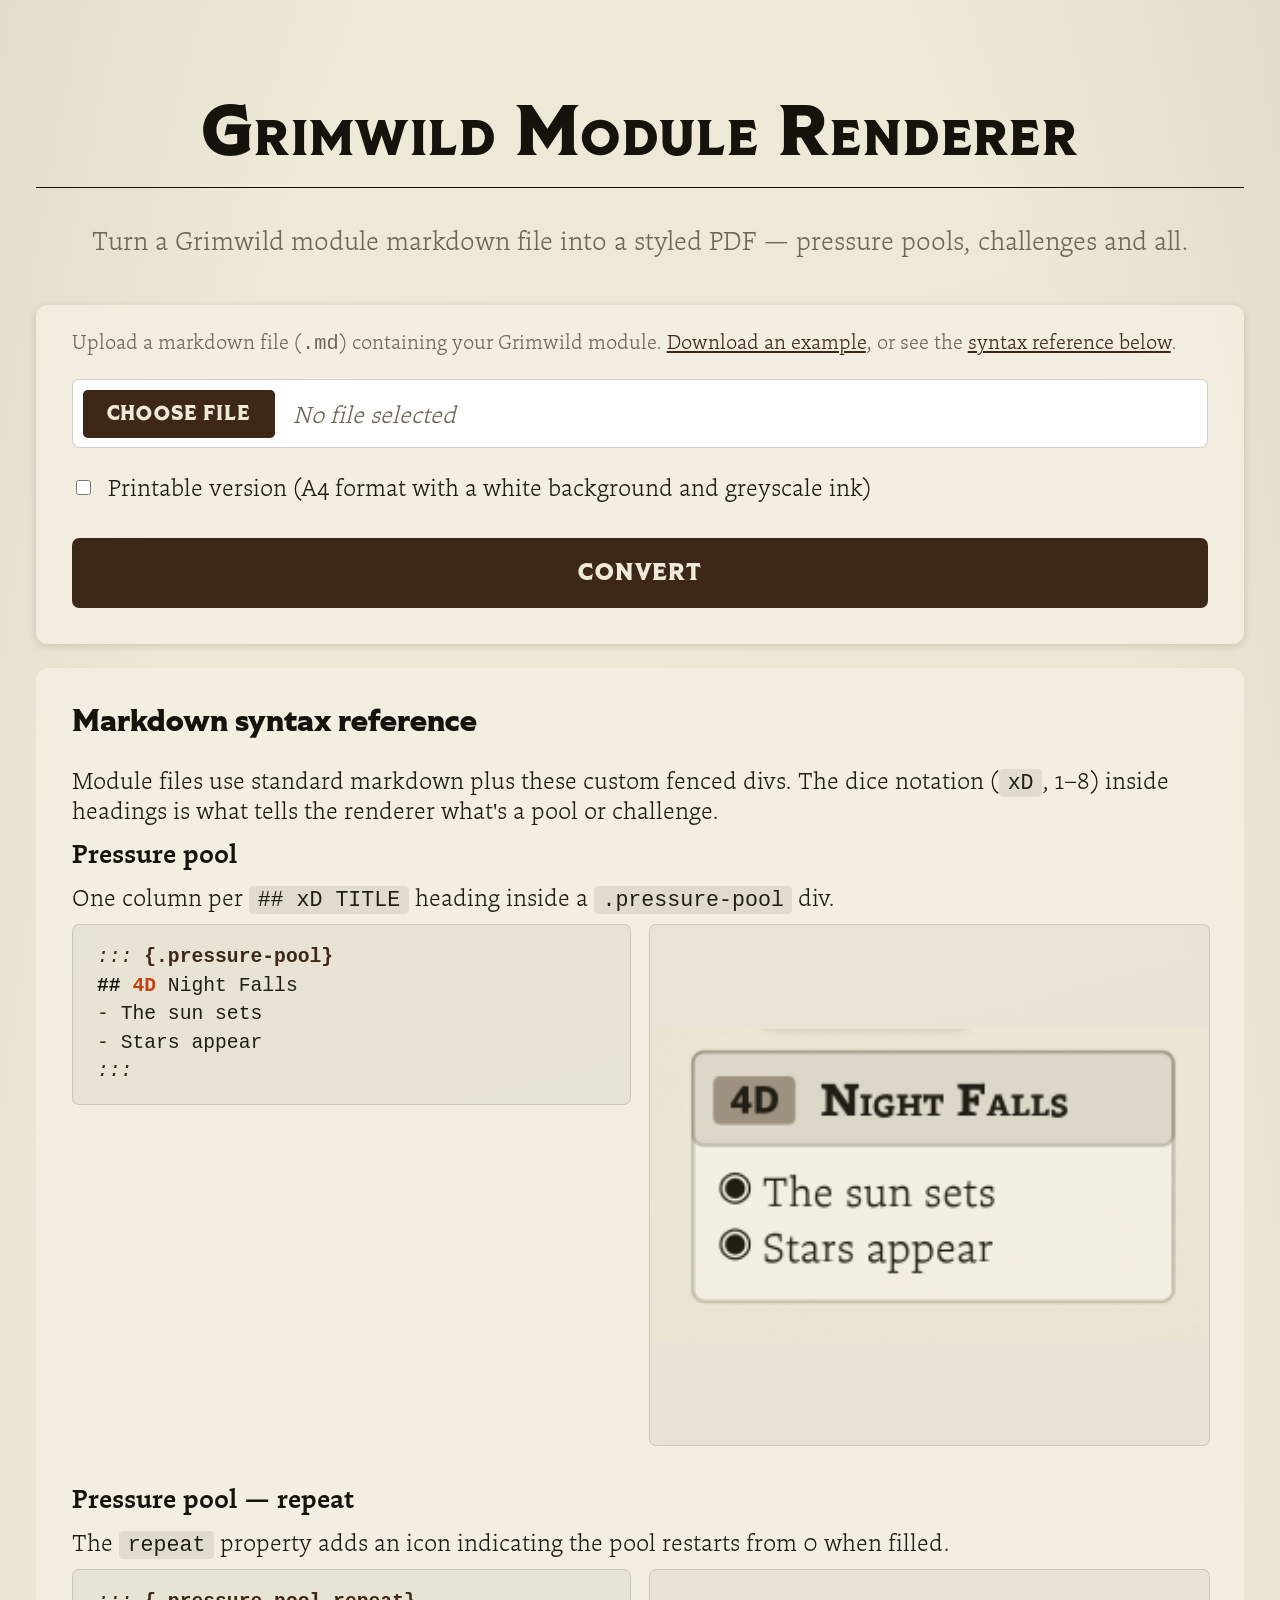
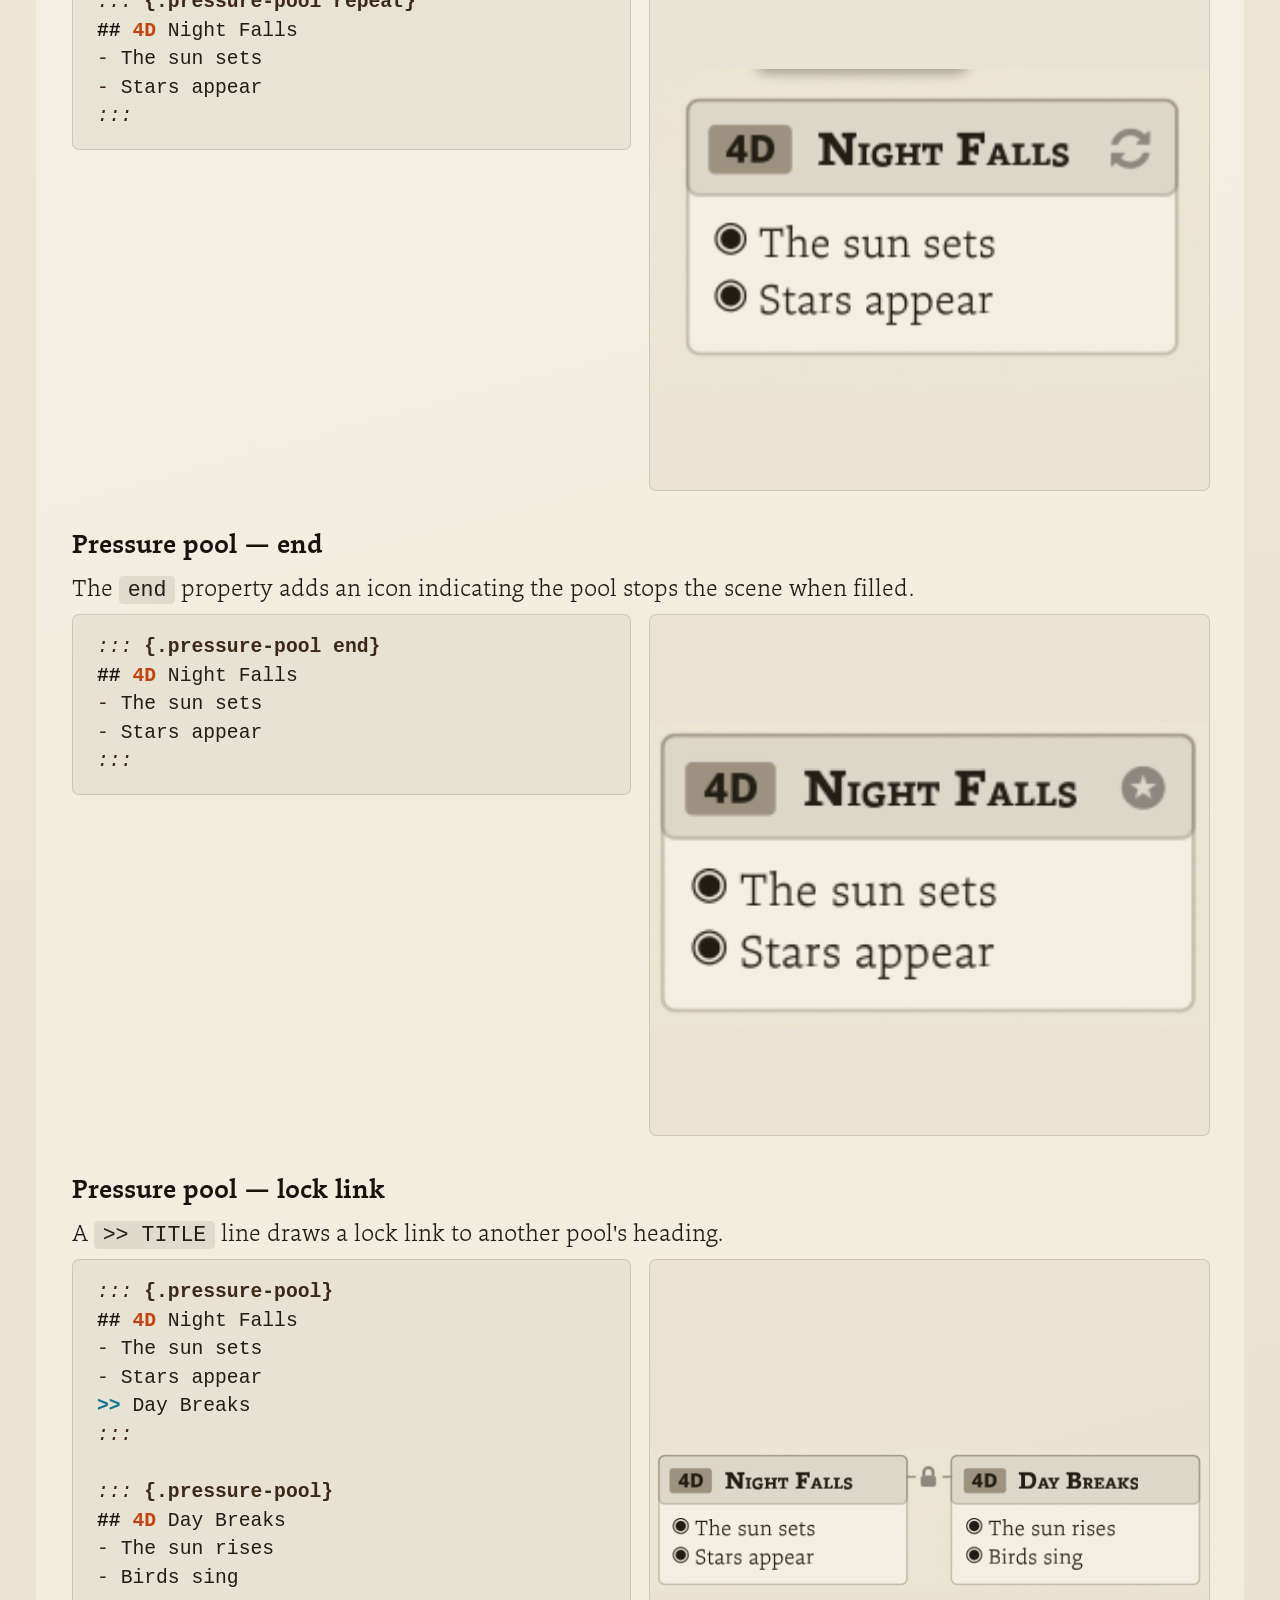
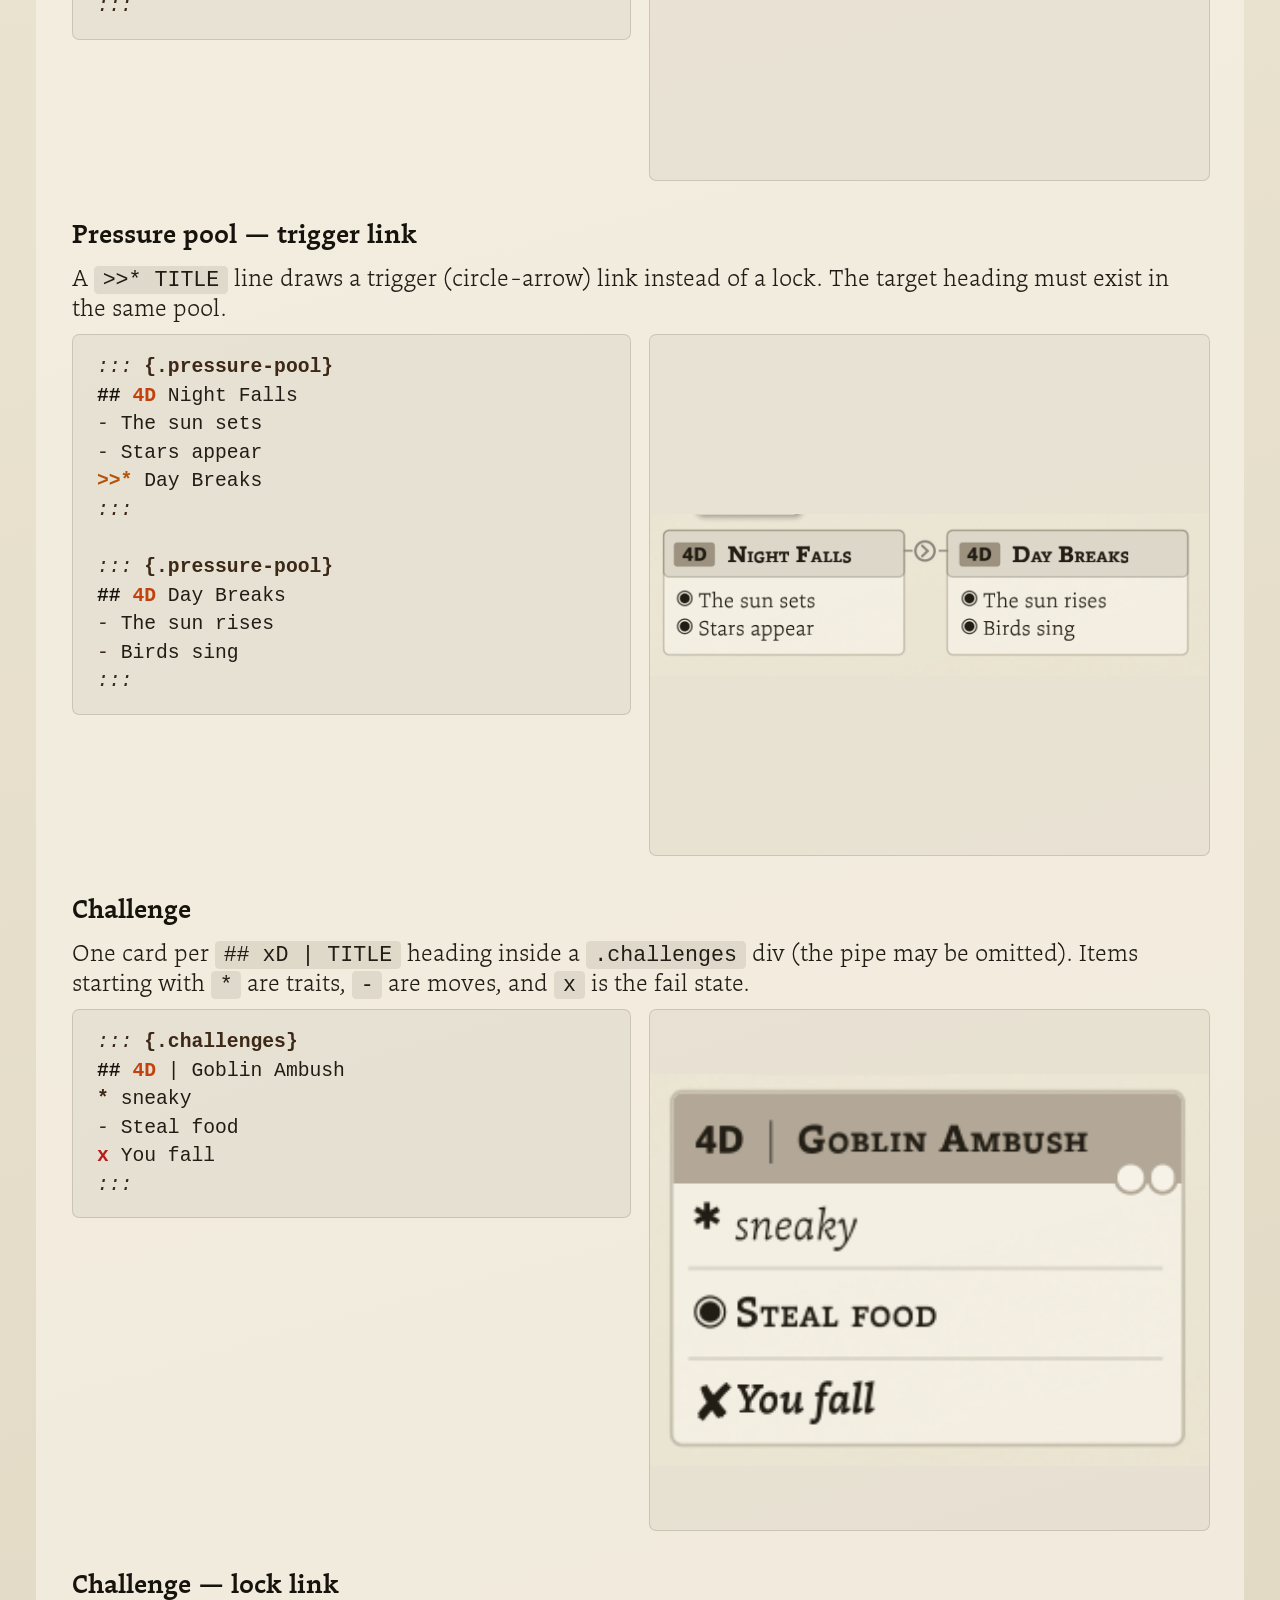
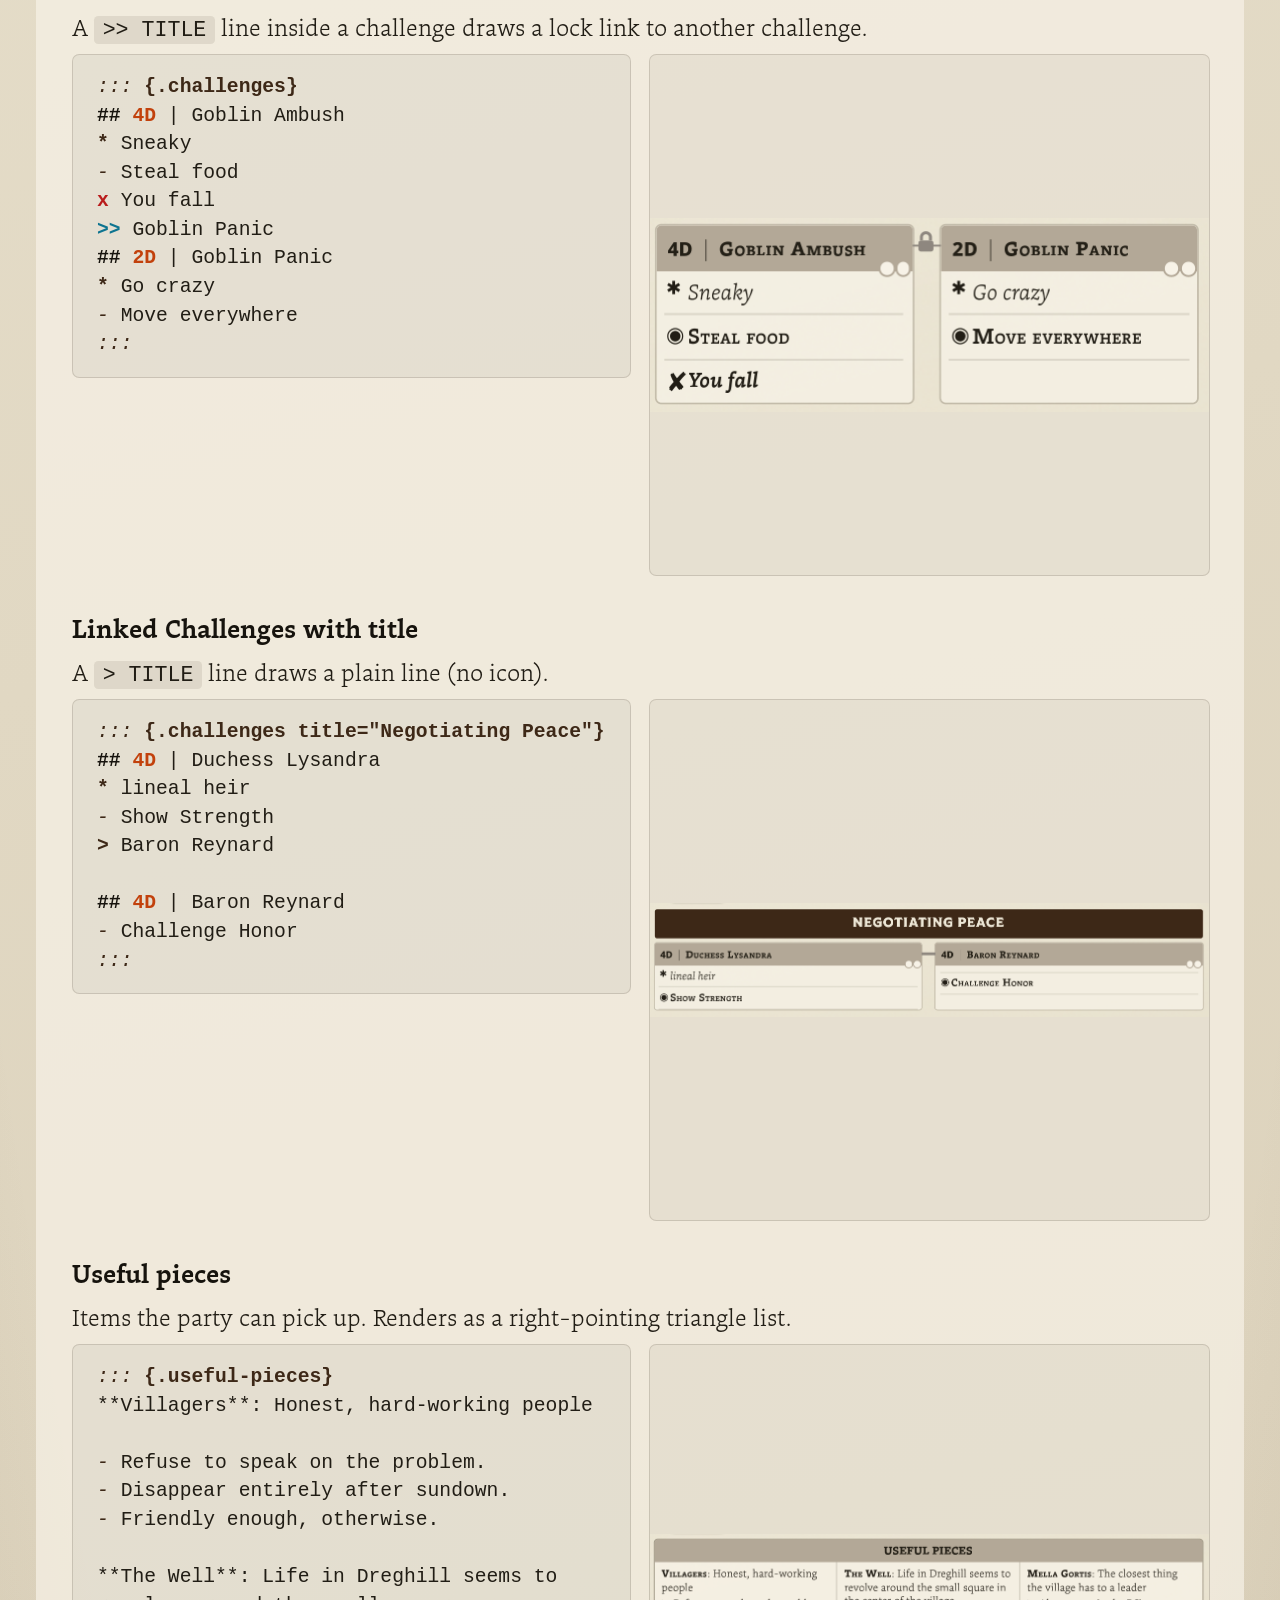
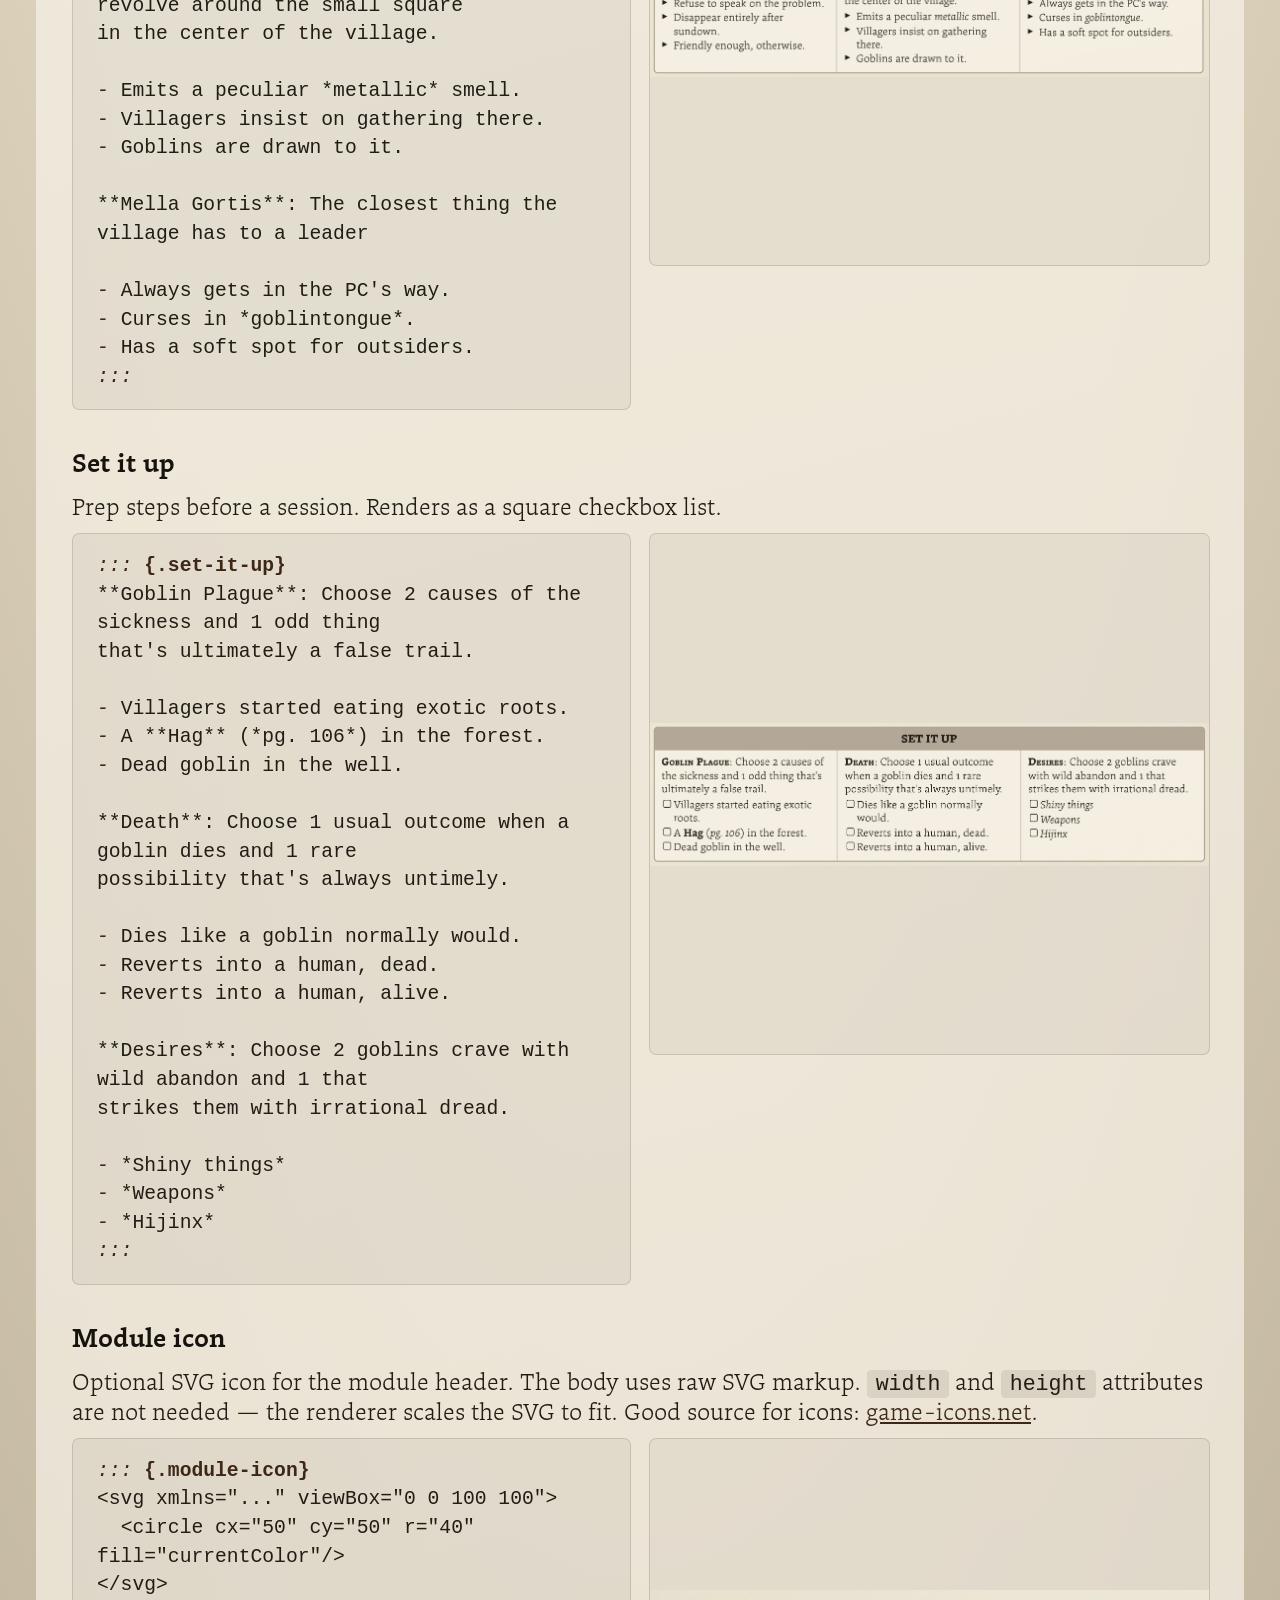
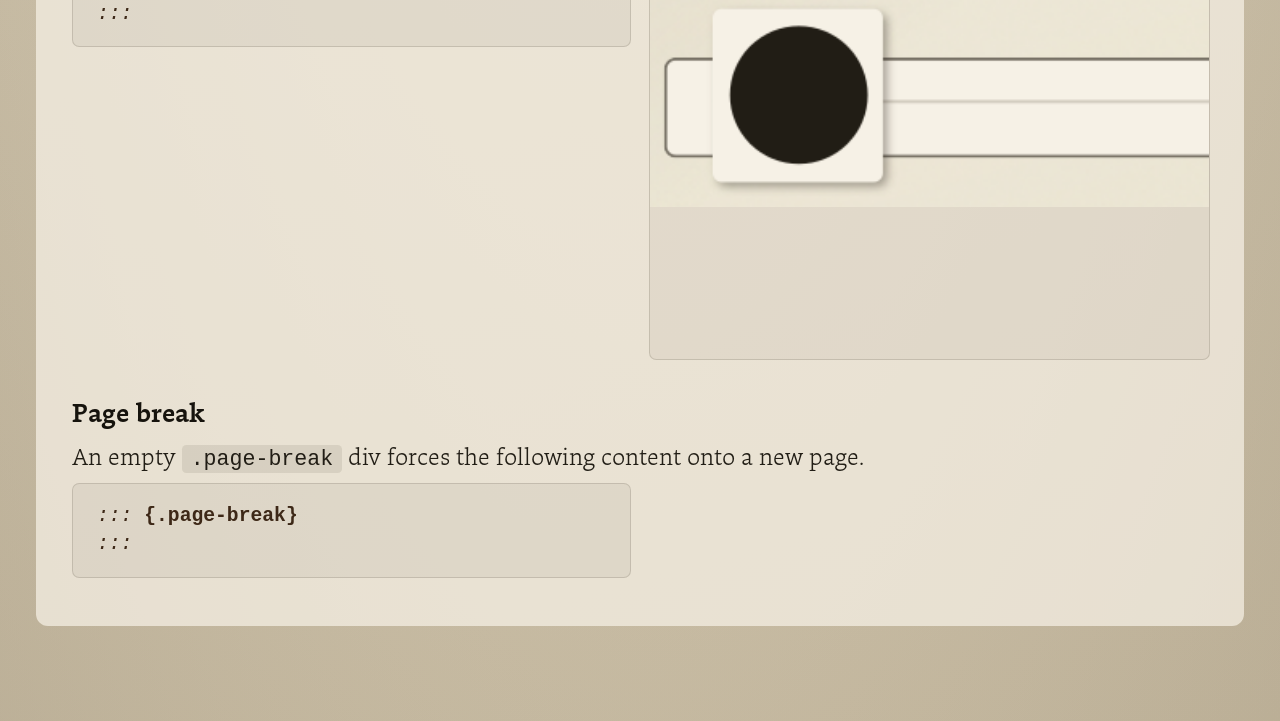
==== static/index.html @ 6addaa4e "module icon better help" ====
<!doctype html>
<meta charset="utf-8">
<title>Grimwild Module Renderer</title>
<link rel="stylesheet" href="/static/styles.css">
<main>
  <h1>Grimwild Module Renderer</h1>
  <p class="welcome">Turn a Grimwild module markdown file into a styled PDF — pressure pools, challenges and all.</p>
  <form id="form">
		<p class="form-hint">Upload a markdown file (<code>.md</code>) containing your Grimwild module. <a href="/static/assets/plague-of-goblins.md" download>Download an example</a>, or see the <a href="#help">syntax reference below</a>.</p>
    <label class="file-picker" id="file-picker">
      <input type="file" name="file" accept=".md,text/markdown" required>
      <span class="file-picker-button">Choose file</span>
      <span class="file-picker-name">No file selected</span>
    </label>
    <label class="checkbox-picker">
      <input type="checkbox" name="print_mode" value="true">
			<span>Printable version (A4 format with a white background and greyscale ink)</span>
    </label>
    <button type="submit">Convert</button>
  </form>
  <section id="preview" hidden>
    <div class="ratio" style="--aspect-ratio: 120%;">
      <object id="pdf" type="application/pdf">
        <p>Your browser doesn't support inline PDF preview.</p>
      </object>
    </div>
    <div class="actions">
      <a id="download" class="btn" download>Download PDF</a>
      <a class="btn" href="/">Convert another</a>
    </div>
  </section>
  <section id="help">
    <h2>Markdown syntax reference</h2>

    <p>Module files use standard markdown plus these custom fenced divs. The dice notation (<code>xD</code>, 1–8) inside headings is what tells the renderer what's a pool or challenge.</p>

    <h3>Pressure pool</h3>
    <p>One column per <code>## xD TITLE</code> heading inside a <code>.pressure-pool</code> div.</p>
    <div class="syntax-example">
      <pre><code>::: {.pressure-pool}
## 4D Night Falls
- The sun sets
- Stars appear
:::</code></pre>
      <img class="rendered" src="/static/assets/syntax-pool.png" alt="Pressure pool">
    </div>

    <h3>Pressure pool — repeat</h3>
    <p>The <code>repeat</code> property adds an icon indicating the pool restarts from 0 when filled.</p>
    <div class="syntax-example">
      <pre><code>::: {.pressure-pool repeat}
## 4D Night Falls
- The sun sets
- Stars appear
:::</code></pre>
      <img class="rendered" src="/static/assets/syntax-pool-repeat.png" alt="Pressure pool with repeat">
    </div>

    <h3>Pressure pool — end</h3>
    <p>The <code>end</code> property adds an icon indicating the pool stops the scene when filled.</p>
    <div class="syntax-example">
      <pre><code>::: {.pressure-pool end}
## 4D Night Falls
- The sun sets
- Stars appear
:::</code></pre>
      <img class="rendered" src="/static/assets/syntax-pool-end.png" alt="Pressure pool with end">
    </div>

    <h3>Pressure pool — lock link</h3>
    <p>A <code>&gt;&gt; TITLE</code> line draws a lock link to another pool's heading.</p>
    <div class="syntax-example">
      <pre><code>::: {.pressure-pool}
## 4D Night Falls
- The sun sets
- Stars appear
&gt;&gt; Day Breaks
:::

::: {.pressure-pool}
## 4D Day Breaks
- The sun rises
- Birds sing
:::</code></pre>
      <img class="rendered" src="/static/assets/syntax-pool-link.png" alt="Pressure pool with lock link">
    </div>

    <h3>Pressure pool — trigger link</h3>
    <p>A <code>&gt;&gt;* TITLE</code> line draws a trigger (circle-arrow) link instead of a lock. The target heading must exist in the same pool.</p>
    <div class="syntax-example">
      <pre><code>::: {.pressure-pool}
## 4D Night Falls
- The sun sets
- Stars appear
&gt;&gt;* Day Breaks
:::

::: {.pressure-pool}
## 4D Day Breaks
- The sun rises
- Birds sing
:::</code></pre>
      <img class="rendered" src="/static/assets/syntax-pool-trigger.png" alt="Pressure pool with trigger link">
    </div>

    <h3>Challenge</h3>
    <p>One card per <code>## xD | TITLE</code> heading inside a <code>.challenges</code> div (the pipe may be omitted). Items starting with <code>*</code> are traits, <code>-</code> are moves, and <code>x</code> is the fail state.</p>
    <div class="syntax-example">
      <pre><code>::: {.challenges}
## 4D | Goblin Ambush
* sneaky
- Steal food
x You fall
:::</code></pre>
      <img class="rendered" src="/static/assets/syntax-challenge.png" alt="Challenge card">
    </div>

    <h3>Challenge — lock link</h3>
    <p>A <code>&gt;&gt; TITLE</code> line inside a challenge draws a lock link to another challenge.</p>
    <div class="syntax-example">
      <pre><code>::: {.challenges}
## 4D | Goblin Ambush
* Sneaky
- Steal food
x You fall
>> Goblin Panic
## 2D | Goblin Panic
* Go crazy
- Move everywhere
:::</code></pre>
      <img class="rendered" src="/static/assets/syntax-challenge-link.png" alt="Challenge with lock link">
    </div>

    <h3>Linked Challenges with title</h3>
    <p>A <code>&gt; TITLE</code> line draws a plain line (no icon).</p>
    <div class="syntax-example">
      <pre><code>::: {.challenges title="Negotiating Peace"}
## 4D | Duchess Lysandra
* lineal heir
- Show Strength
> Baron Reynard

## 4D | Baron Reynard
- Challenge Honor
:::</code></pre>
      <img class="rendered" src="/static/assets/syntax-challenge-plain.png" alt="Challenge with plain link">
    </div>

    <h3>Useful pieces</h3>
    <p>Items the party can pick up. Renders as a right-pointing triangle list.</p>
    <div class="syntax-example">
      <pre><code>::: {.useful-pieces}
**Villagers**: Honest, hard-working people

- Refuse to speak on the problem.
- Disappear entirely after sundown.
- Friendly enough, otherwise.

**The Well**: Life in Dreghill seems to revolve around the small square
in the center of the village.

- Emits a peculiar *metallic* smell.
- Villagers insist on gathering there.
- Goblins are drawn to it.

**Mella Gortis**: The closest thing the village has to a leader

- Always gets in the PC's way.
- Curses in *goblintongue*.
- Has a soft spot for outsiders.
:::</code></pre>
      <img class="rendered" src="/static/assets/syntax-useful-pieces.png" alt="Useful pieces">
    </div>

    <h3>Set it up</h3>
    <p>Prep steps before a session. Renders as a square checkbox list.</p>
    <div class="syntax-example">
      <pre><code>::: {.set-it-up}
**Goblin Plague**: Choose 2 causes of the sickness and 1 odd thing
that's ultimately a false trail.

- Villagers started eating exotic roots.
- A **Hag** (*pg. 106*) in the forest.
- Dead goblin in the well.

**Death**: Choose 1 usual outcome when a goblin dies and 1 rare
possibility that's always untimely.

- Dies like a goblin normally would.
- Reverts into a human, dead.
- Reverts into a human, alive.

**Desires**: Choose 2 goblins crave with wild abandon and 1 that
strikes them with irrational dread.

- *Shiny things*
- *Weapons*
- *Hijinx*
:::</code></pre>
      <img class="rendered" src="/static/assets/syntax-set-it-up.png" alt="Set it up">
    </div>

    <h3>Module icon</h3>
    <p>Optional SVG icon for the module header. The body uses raw SVG markup. <code>width</code> and <code>height</code> attributes are not needed — the renderer scales the SVG to fit. Good source for icons: <a href="https://game-icons.net/" target="_blank" rel="noopener">game-icons.net</a>.</p>
    <div class="syntax-example">
      <pre><code>::: {.module-icon}
&lt;svg xmlns="..." viewBox="0 0 100 100"&gt;
  &lt;circle cx="50" cy="50" r="40" fill="currentColor"/&gt;
&lt;/svg&gt;
:::</code></pre>
      <img class="rendered" src="/static/assets/syntax-module-icon.png" alt="Module icon">
    </div>

    <h3>Page break</h3>
    <p>An empty <code>.page-break</code> div forces the following content onto a new page.</p>
    <div class="syntax-example">
      <pre><code>::: {.page-break}
:::</code></pre>
    </div>

  </section>
</main>
<script>
const form = document.getElementById('form');
const preview = document.getElementById('preview');
const pdf = document.getElementById('pdf');
const download = document.getElementById('download');
const button = form.querySelector('button');
const filePicker = document.getElementById('file-picker');
const fileInput = filePicker.querySelector('input[type="file"]');
const fileName = filePicker.querySelector('.file-picker-name');
let lastUrl = null;

fileInput.addEventListener('change', () => {
  const file = fileInput.files[0];
  if (file) {
    fileName.textContent = file.name;
    filePicker.classList.add('has-file');
  } else {
    fileName.textContent = 'No file selected';
    filePicker.classList.remove('has-file');
  }
});

const escapeHtml = (text) => text
  .replace(/&/g, '&amp;')
  .replace(/</g, '&lt;')
  .replace(/>/g, '&gt;');

const highlightSyntax = (code) => {
  let html = escapeHtml(code);
  html = html.replace(/:::/g, '<span class="tok-divider">:::</span>');
  html = html.replace(/\{[\w.-]+(?:\s+(?:repeat|end|title="[^"]*"))?\}/g,
    m => `<span class="tok-class">${m}</span>`);
  html = html.replace(/^##\s/gm, m => `<span class="tok-heading">${m}</span>`);
  html = html.replace(/\b(\d+D)\b/g, m => `<span class="tok-dice">${m}</span>`);
  html = html.replace(/^&gt;&gt;\*\s/gm, m => `<span class="tok-link tok-link-trigger">${m}</span>`);
  html = html.replace(/^&gt;&gt;\s/gm, m => `<span class="tok-link tok-link-lock">${m}</span>`);
  html = html.replace(/^&gt;\s/gm, m => `<span class="tok-link tok-link-plain">${m}</span>`);
  html = html.replace(/^\*\s/gm, m => `<span class="tok-trait">${m}</span>`);
  html = html.replace(/^-\s/gm, m => `<span class="tok-move">${m}</span>`);
  html = html.replace(/^x\s/gm, m => `<span class="tok-fail">${m}</span>`);
  return html;
};

document.querySelectorAll('.syntax-example pre code').forEach(el => {
  el.innerHTML = highlightSyntax(el.textContent);
});

const setLoading = (loading) => {
  if (!form.isConnected) return;
  button.setAttribute('aria-busy', loading ? 'true' : 'false');
  button.textContent = loading ? 'Converting…' : 'Convert';
  for (const el of form.querySelectorAll('input, button')) el.disabled = loading;
};

form.addEventListener('submit', async (e) => {
  e.preventDefault();
  const data = new FormData(form);
  setLoading(true);
  try {
    const res = await fetch('/convert', { method: 'POST', body: data });
    if (res.status === 400) {
      document.open();
      document.write(await res.text());
      document.close();
      return;
    }
    const blob = await res.blob();
    if (lastUrl) URL.revokeObjectURL(lastUrl);
    lastUrl = URL.createObjectURL(blob);
    pdf.data = lastUrl;
    const name = (data.get('file')?.name || 'module').replace(/\.md$/, '') + '.pdf';
    download.href = lastUrl;
    download.download = name;
    preview.hidden = false;
    preview.scrollIntoView({ behavior: 'smooth' });
  } finally {
    setLoading(false);
  }
});
</script>
---- static/styles.css ----
@font-face {
  font-family: "Tiller";
  src: url("/fonts/fonnts.com-Tiller-Heavy.otf") format("opentype");
  font-weight: 900;
  font-style: normal;
}
@font-face {
  font-family: "Capito TRIAL 04";
  src: url("/fonts/CapitoTRIAL04-Light.otf") format("opentype");
  font-weight: 300;
  font-style: normal;
}
@font-face {
  font-family: "Capito TRIAL 04";
  src: url("/fonts/CapitoTRIAL04-Bold.otf") format("opentype");
  font-weight: 700;
  font-style: normal;
}

html { font-size: 1.5rem; }

:root {
  --color-title: #16130d;
  --color-title-bar: #3d2817;
  --color-text: #211d15;
  --color-muted: #6d675a;
  --color-banner: #b3a897;
  --color-banner-text: #231f16;
  --color-page-start: #efe9d8;
  --color-page-mid1: #e9e2cf;
  --color-page-mid2: #ddd3bd;
  --color-page-far: #cfc3aa;
  --color-cream: #f4eee0;
  --color-card-bg: rgba(247,242,231,0.72);
}

body {
  margin: 0;
  font-family: "Capito TRIAL 04", "Noto Serif", serif;
  font-weight: 300;
  color: var(--color-text);
  background:
    radial-gradient(115% 85% at 50% 42%, transparent 52%, rgba(84,70,48,0.27) 100%),
    linear-gradient(165deg, var(--color-page-start) 0%, var(--color-page-mid1) 38%, var(--color-page-mid2) 72%, var(--color-page-far) 100%);
  min-height: 100vh;
}

main {
  max-width: 36rem;
  margin: 4rem auto;
  padding: 0 1.5rem;
}
@media (min-width: 800px) {
  main { max-width: 64rem; }
}

h1 {
  font-family: "Tiller", "Noto Sans", sans-serif;
  font-weight: 900;
  font-size: 3rem;
  line-height: 1.1;
  letter-spacing: 0.02em;
  text-align: center;
  font-variant: small-caps;
  color: var(--color-title);
  margin: 0 0 2rem;
  padding-bottom: 0.5rem;
  border-bottom: 0.35mm solid var(--color-title);
}

form {
  background: var(--color-card-bg);
  border-radius: 0.5rem;
  padding: 1.5rem;
  display: flex;
  flex-direction: column;
  gap: 1rem;
  box-shadow: 0 2px 8px rgba(30,25,15,0.15);
}

/* File picker — hide native, show custom button + filename */
.file-picker {
  position: relative;
  display: flex;
  align-items: center;
  gap: 0.75rem;
  padding: 0.4rem 0.6rem 0.4rem 0.4rem;
  background: white;
  border: 0.25mm solid rgba(80,70,52,0.25);
  border-radius: 0.3rem;
  cursor: pointer;
  transition: border-color 0.15s ease;
}
.file-picker:hover,
.file-picker:focus-within { border-color: var(--color-title-bar); }
.file-picker:has(input:disabled) { opacity: 0.55; cursor: not-allowed; }
.file-picker input[type="file"] {
  position: absolute;
  inset: 0;
  width: 100%;
  height: 100%;
  opacity: 0;
  cursor: pointer;
}
.file-picker-button {
  flex-shrink: 0;
  padding: 0.5rem 1rem;
  background: var(--color-title-bar);
  color: var(--color-page-start);
  font-family: "Tiller", "Noto Sans", sans-serif;
  font-weight: 800;
  font-size: 0.85em;
  text-transform: uppercase;
  letter-spacing: 0.04em;
  border-radius: 0.2rem;
  pointer-events: none;
}
.file-picker-name {
  flex: 1;
  color: var(--color-muted);
  font-style: italic;
  overflow: hidden;
  text-overflow: ellipsis;
  white-space: nowrap;
}
.file-picker.has-file .file-picker-name {
  color: var(--color-text);
  font-style: normal;
}

.form-hint {
  margin: -0.5rem 0 0;
  font-size: 0.85em;
  color: var(--color-muted);
}
.form-hint a { color: var(--color-title-bar); }

/* Checkbox row */
.checkbox-picker {
  display: flex;
  align-items: center;
  gap: 0.6rem;
  cursor: pointer;
  user-select: none;
}
.checkbox-picker input[type="checkbox"] {
  width: 1.1em;
  height: 1.1em;
  cursor: pointer;
  accent-color: var(--color-title-bar);
}

/* Submit button */
form > button[type="submit"] {
  margin-top: 0.5rem;
  width: 100%;
  padding: 0.85rem 1rem;
  font-size: 1em;
}

button, .btn {
  display: inline-block;
  padding: 0.6rem 1.2rem;
  background: var(--color-title-bar);
  color: var(--color-page-start);
  font-family: "Tiller", "Noto Sans", sans-serif;
  font-weight: 800;
  text-transform: uppercase;
  text-decoration: none;
  border: none;
  border-radius: 0.3rem;
  cursor: pointer;
  font-size: 0.95em;
  letter-spacing: 0.04em;
}
button:hover, .btn:hover { opacity: 0.9; }

button[aria-busy="true"] {
  cursor: wait;
  opacity: 0.7;
  pointer-events: none;
}
button[aria-busy="true"]::before {
  content: "";
  display: inline-block;
  width: 0.9em;
  height: 0.9em;
  margin-right: 0.6em;
  border: 0.15em solid currentColor;
  border-top-color: transparent;
  border-radius: 50%;
  animation: spin 0.7s linear infinite;
  vertical-align: -0.05em;
}
@keyframes spin { to { transform: rotate(360deg); } }

input:disabled { opacity: 0.55; cursor: not-allowed; }

#preview {
  margin-top: 2rem;
  background: var(--color-card-bg);
  border-radius: 0.5rem;
  padding: 1rem;
}
.ratio {
  position: relative;
  width: 100%;
}
.ratio::before {
  display: block;
  padding-top: var(--aspect-ratio, 100%);
  content: "";
}
.ratio > * {
  position: absolute;
  inset: 0;
  width: 100%;
  height: 100%;
}
#preview .ratio { border-radius: 0.3rem; overflow: hidden; background: white; }
#preview object { border: none; }
#preview .actions {
  margin-top: 0.75rem;
  display: flex;
  justify-content: center;
  gap: 0.75rem;
  flex-wrap: wrap;
}

.welcome {
  margin: -0.5rem 0 2rem;
  text-align: center;
  font-size: 1.1rem;
  color: var(--color-muted);
}

#help {
  margin-top: 1rem;
  background: var(--color-card-bg);
  border-radius: 0.5rem;
  padding: 1.5rem 1.5rem 1rem;
}
#help h2 {
  margin: 0 0 1rem;
  font-size: 1.3rem;
  color: var(--color-title);
  font-family: "Tiller", "Noto Sans", sans-serif;
  font-weight: 900;
}
#help h3 {
  margin: 1.5rem 0 0.5rem;
  font-size: 1.1rem;
  font-weight: 800;
  color: var(--color-title);
}
#help h3:first-of-type { margin-top: 0; }
#help h4 {
  margin: 1.25rem 0 0.5rem;
  font-size: 0.8rem;
  font-weight: 800;
  letter-spacing: 0.06em;
  text-transform: uppercase;
  color: var(--color-title-bar);
}
#help p { margin: 0.25rem 0 0.5rem; }
#help a { color: var(--color-title-bar); }
#help code {
  font-size: 0.9em;
  background: rgba(60,50,35,0.10);
  padding: 0.1em 0.4em;
  border-radius: 0.2em;
}
#help .syntax-example pre code {
  background: transparent;
  padding: 0;
  border-radius: 0;
  font-size: inherit;
}
.syntax-example {
  display: grid;
  grid-template-columns: 1fr 1fr;
  gap: 0.75rem;
  align-items: start;
  margin-bottom: 1rem;
}
.syntax-example pre {
  margin: 0;
  background: rgba(60,50,35,0.06);
  padding: 0.75rem 1rem;
  border-radius: 0.3rem;
  font-size: 0.82em;
  line-height: 1.45;
  overflow-x: auto;
  white-space: pre-wrap;
  border: 0.25mm solid rgba(80,70,52,0.18);
  color: var(--color-text);
}
.syntax-example pre code {
  background: transparent;
  padding: 0;
  font-size: inherit;
}
.syntax-example img.rendered {
  display: block;
  width: 100%;
  height: 520px;
  object-fit: contain;
  background: rgba(60,50,35,0.05);
  border-radius: 0.3rem;
  border: 0.25mm solid rgba(80,70,52,0.18);
}
/* syntax tokens */
.syntax-example pre code .tok-divider,
.syntax-example pre code .tok-move,
.syntax-example pre code .tok-link-plain {
  font-style: italic;
}
.syntax-example pre code .tok-divider  { color: var(--color-title-bar); }
.syntax-example pre code .tok-class    { color: var(--color-title-bar); font-weight: 700; }
.syntax-example pre code .tok-heading  { color: var(--color-title); font-weight: 700; }
.syntax-example pre code .tok-dice     { color: #c2410c; font-weight: 700; }
.syntax-example pre code .tok-link     { font-weight: 700; }
.syntax-example pre code .tok-link-lock    { color: #0e7490; }
.syntax-example pre code .tok-link-trigger { color: #b45309; }
.syntax-example pre code .tok-link-plain   { color: var(--color-title-bar); }
.syntax-example pre code .tok-trait   { color: var(--color-title-bar); font-weight: 700; }
.syntax-example pre code .tok-move    { color: var(--color-title-bar); }
.syntax-example pre code .tok-fail    { color: #b91c1c; font-weight: 700; }
@media (max-width: 700px) {
  .syntax-example { grid-template-columns: 1fr; }
}

.errors ul { color: #7a1f1f; padding-left: 1.2rem; }
.errors li { margin-bottom: 0.4rem; }
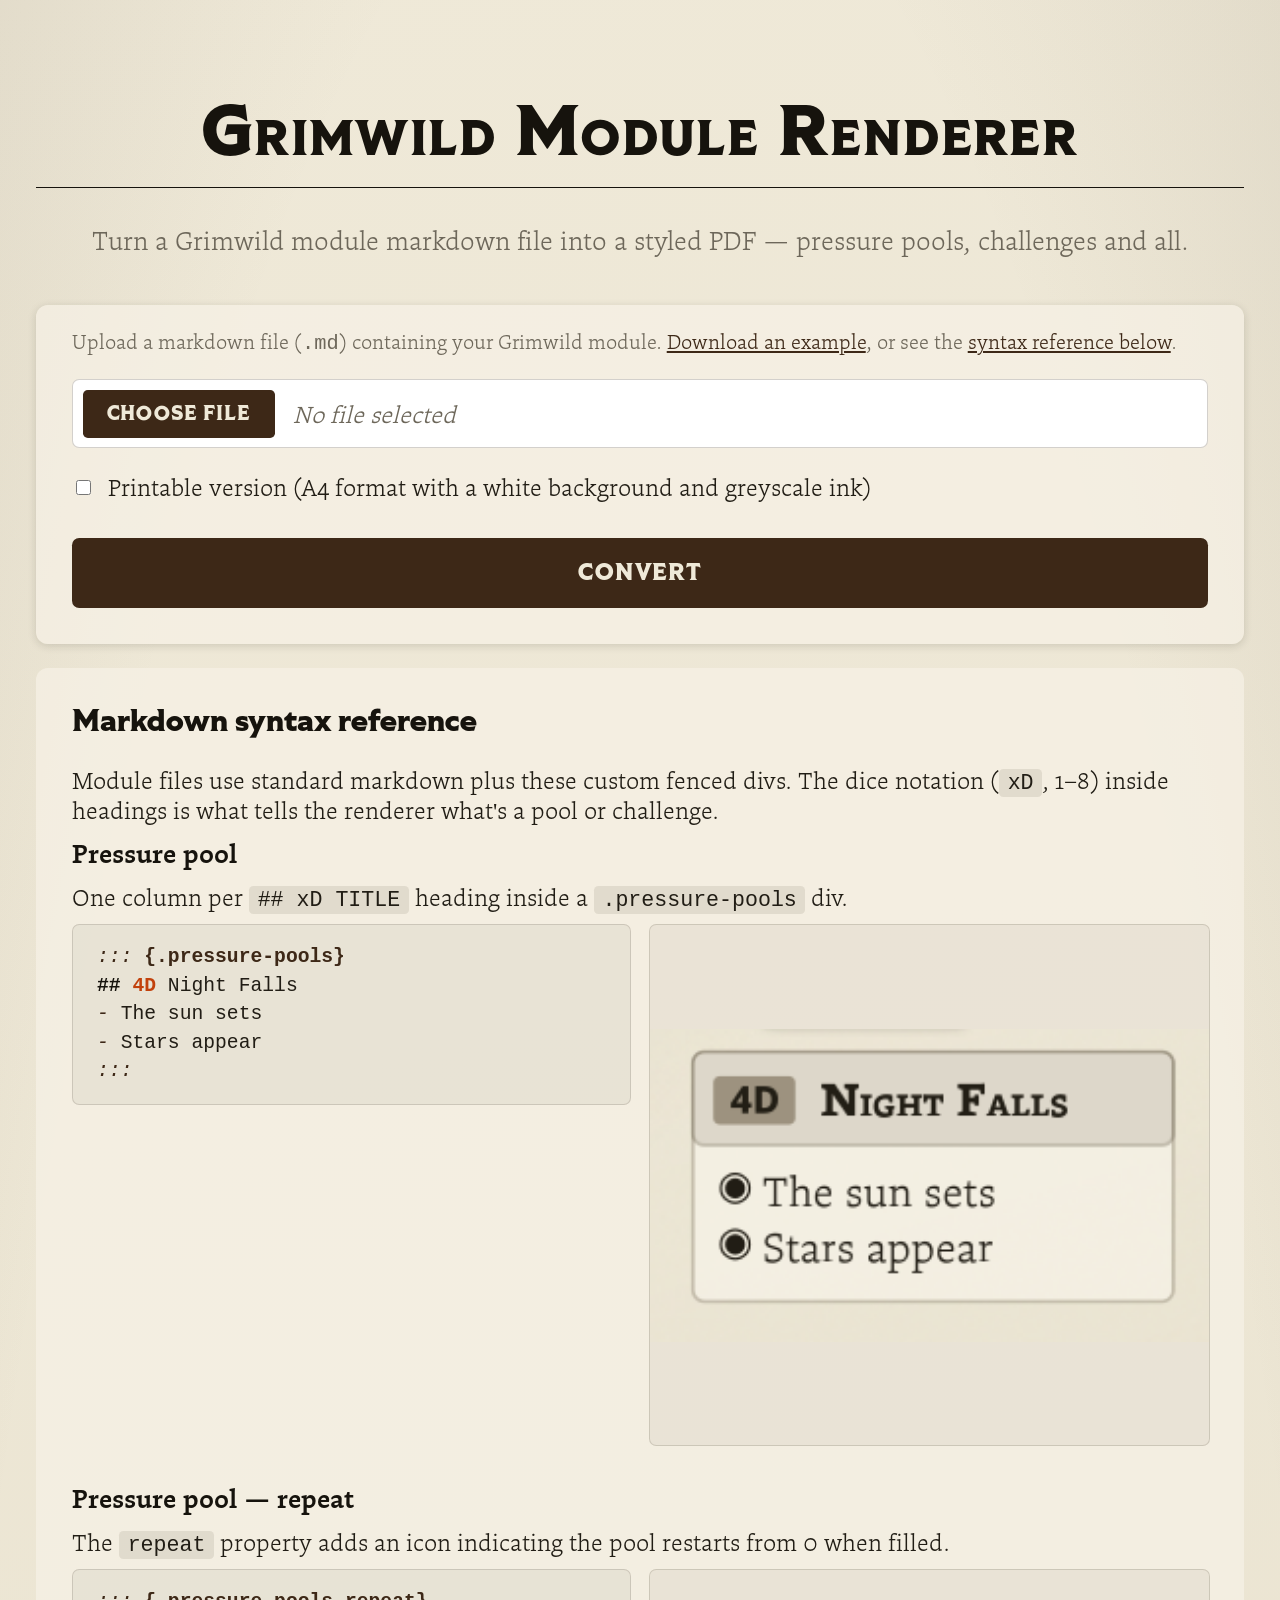
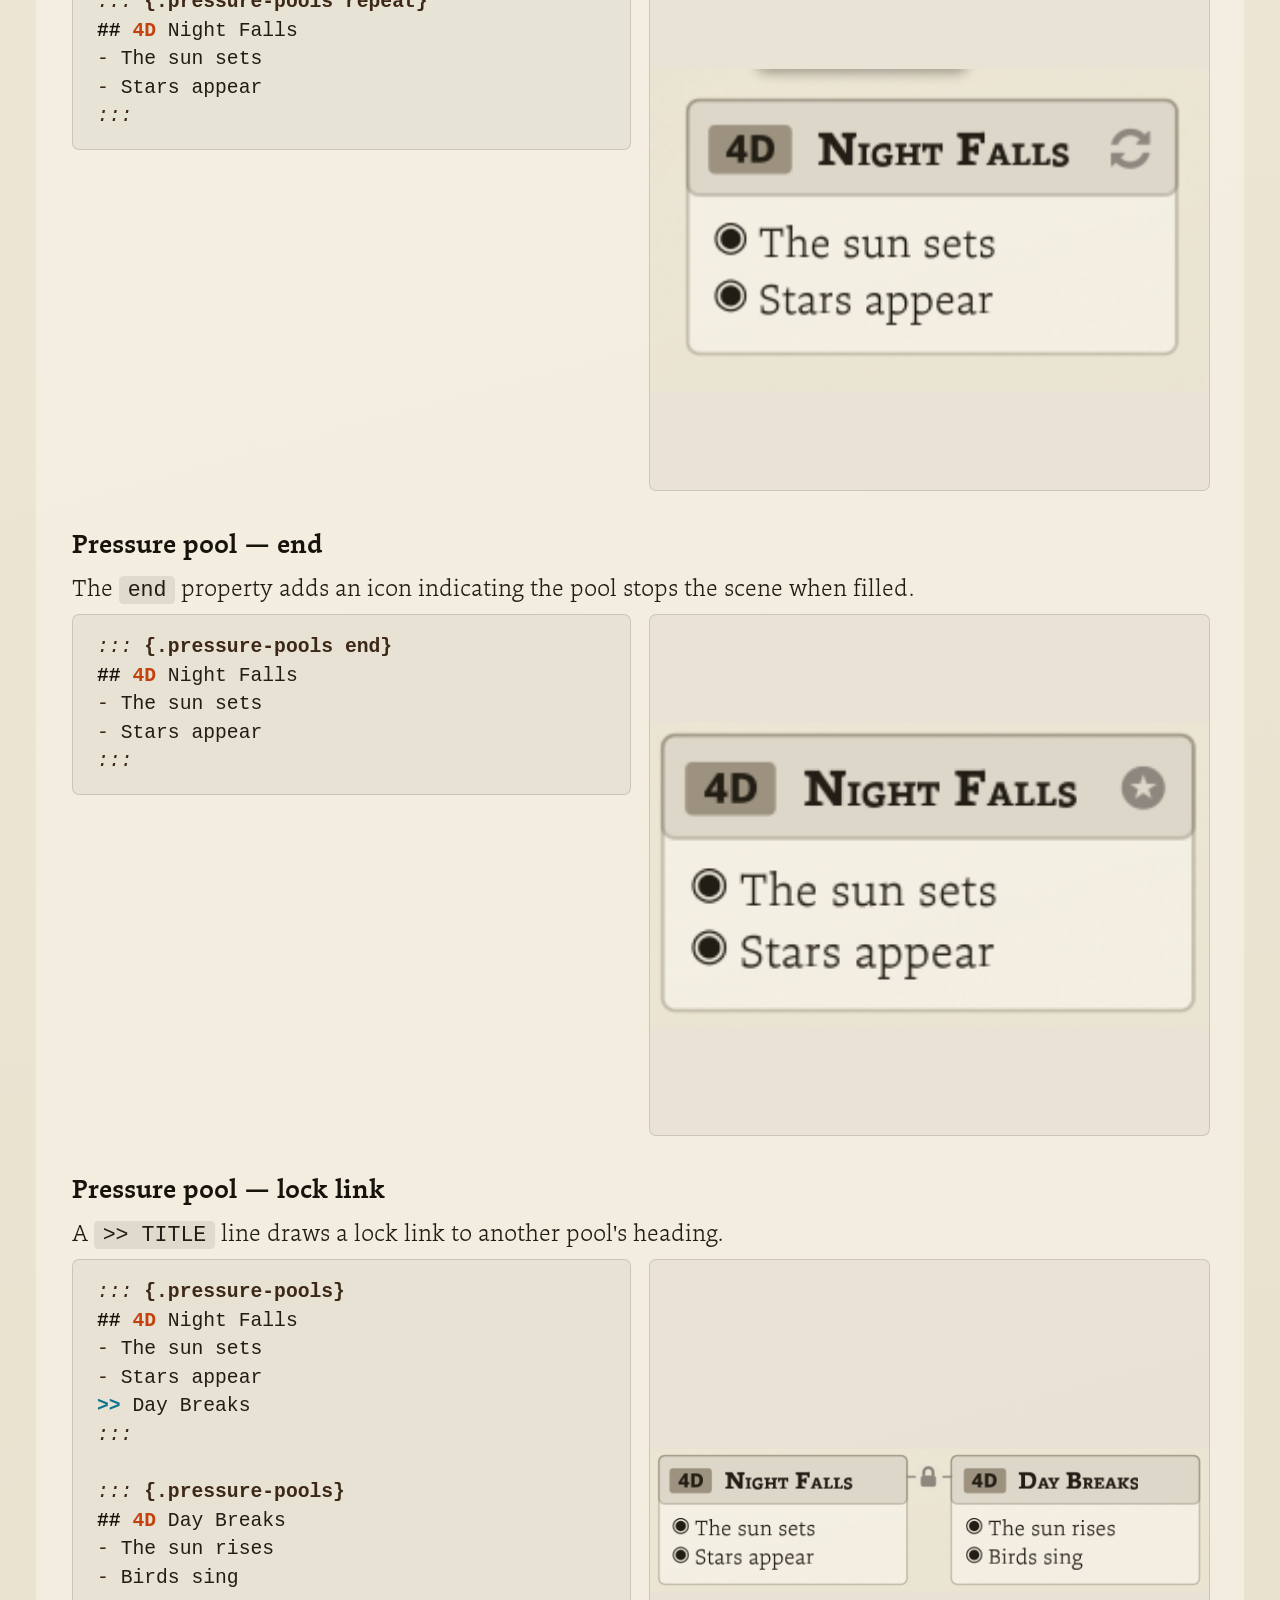
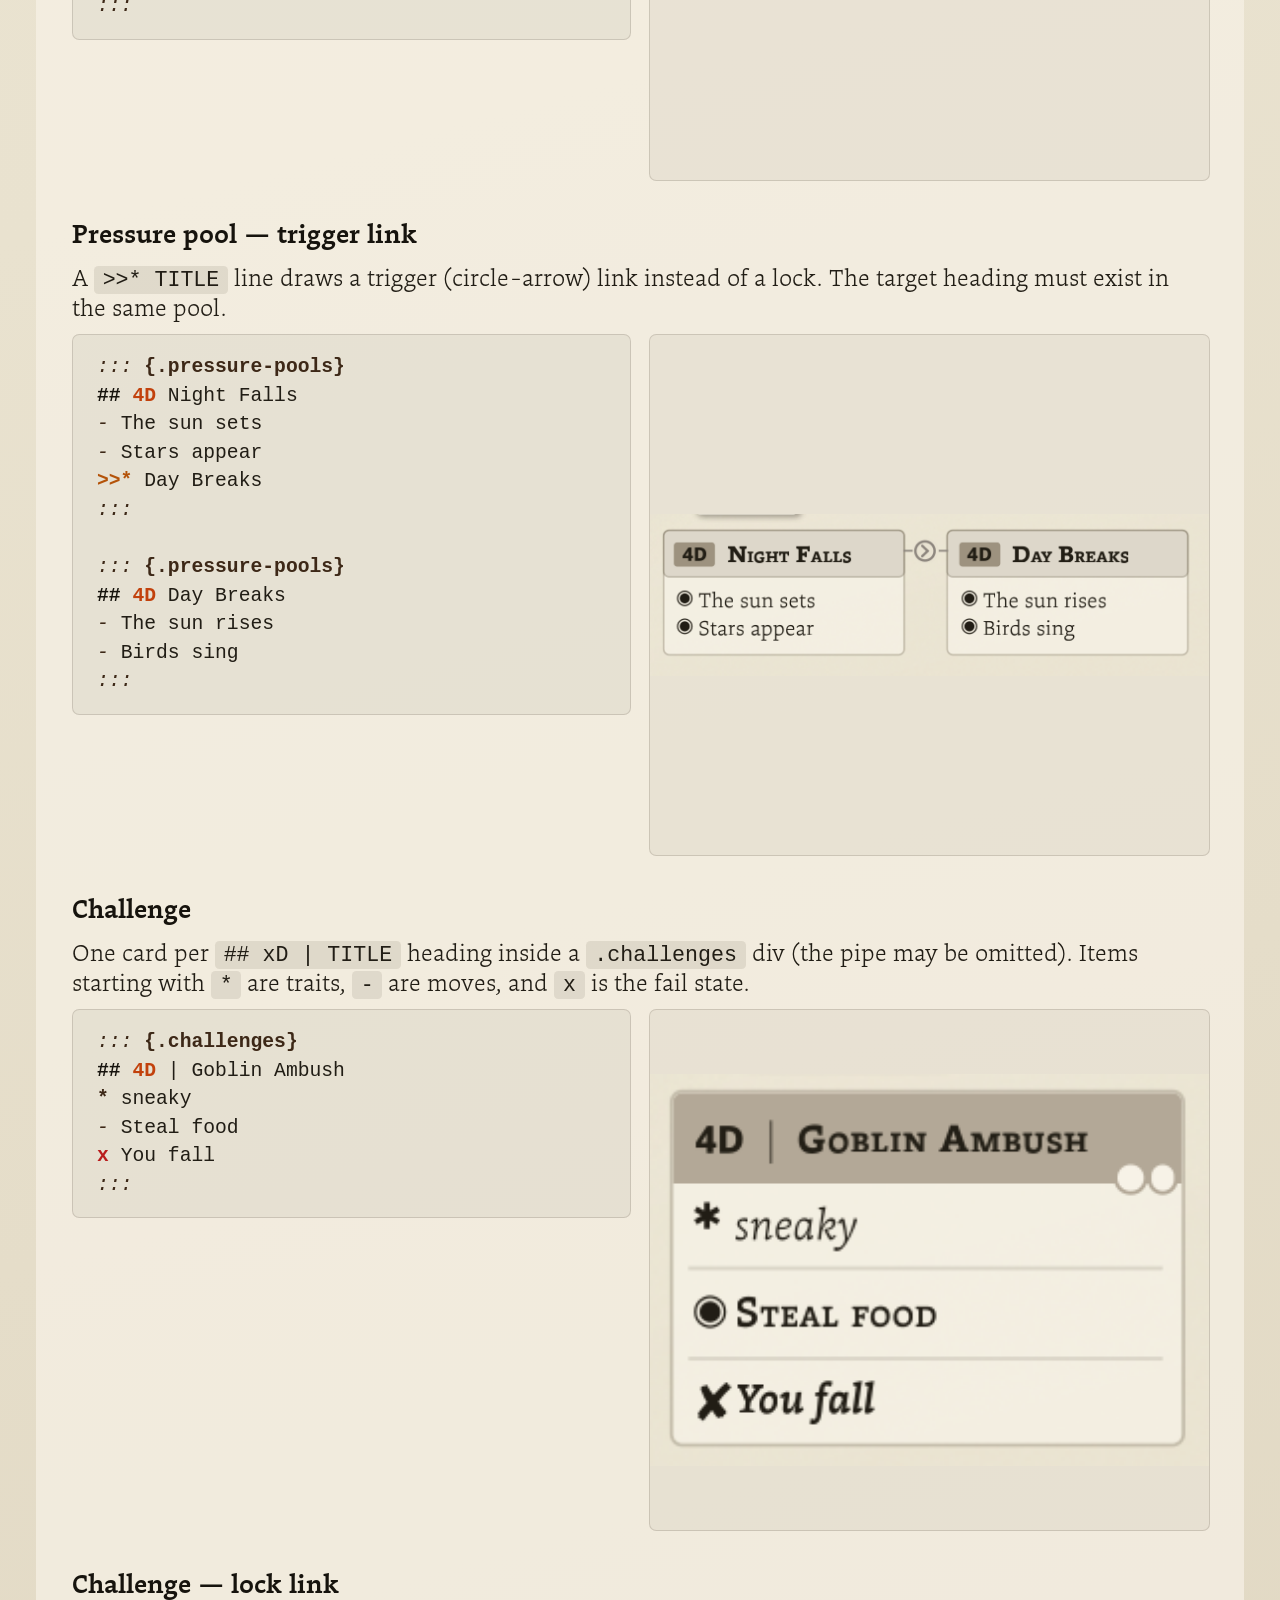
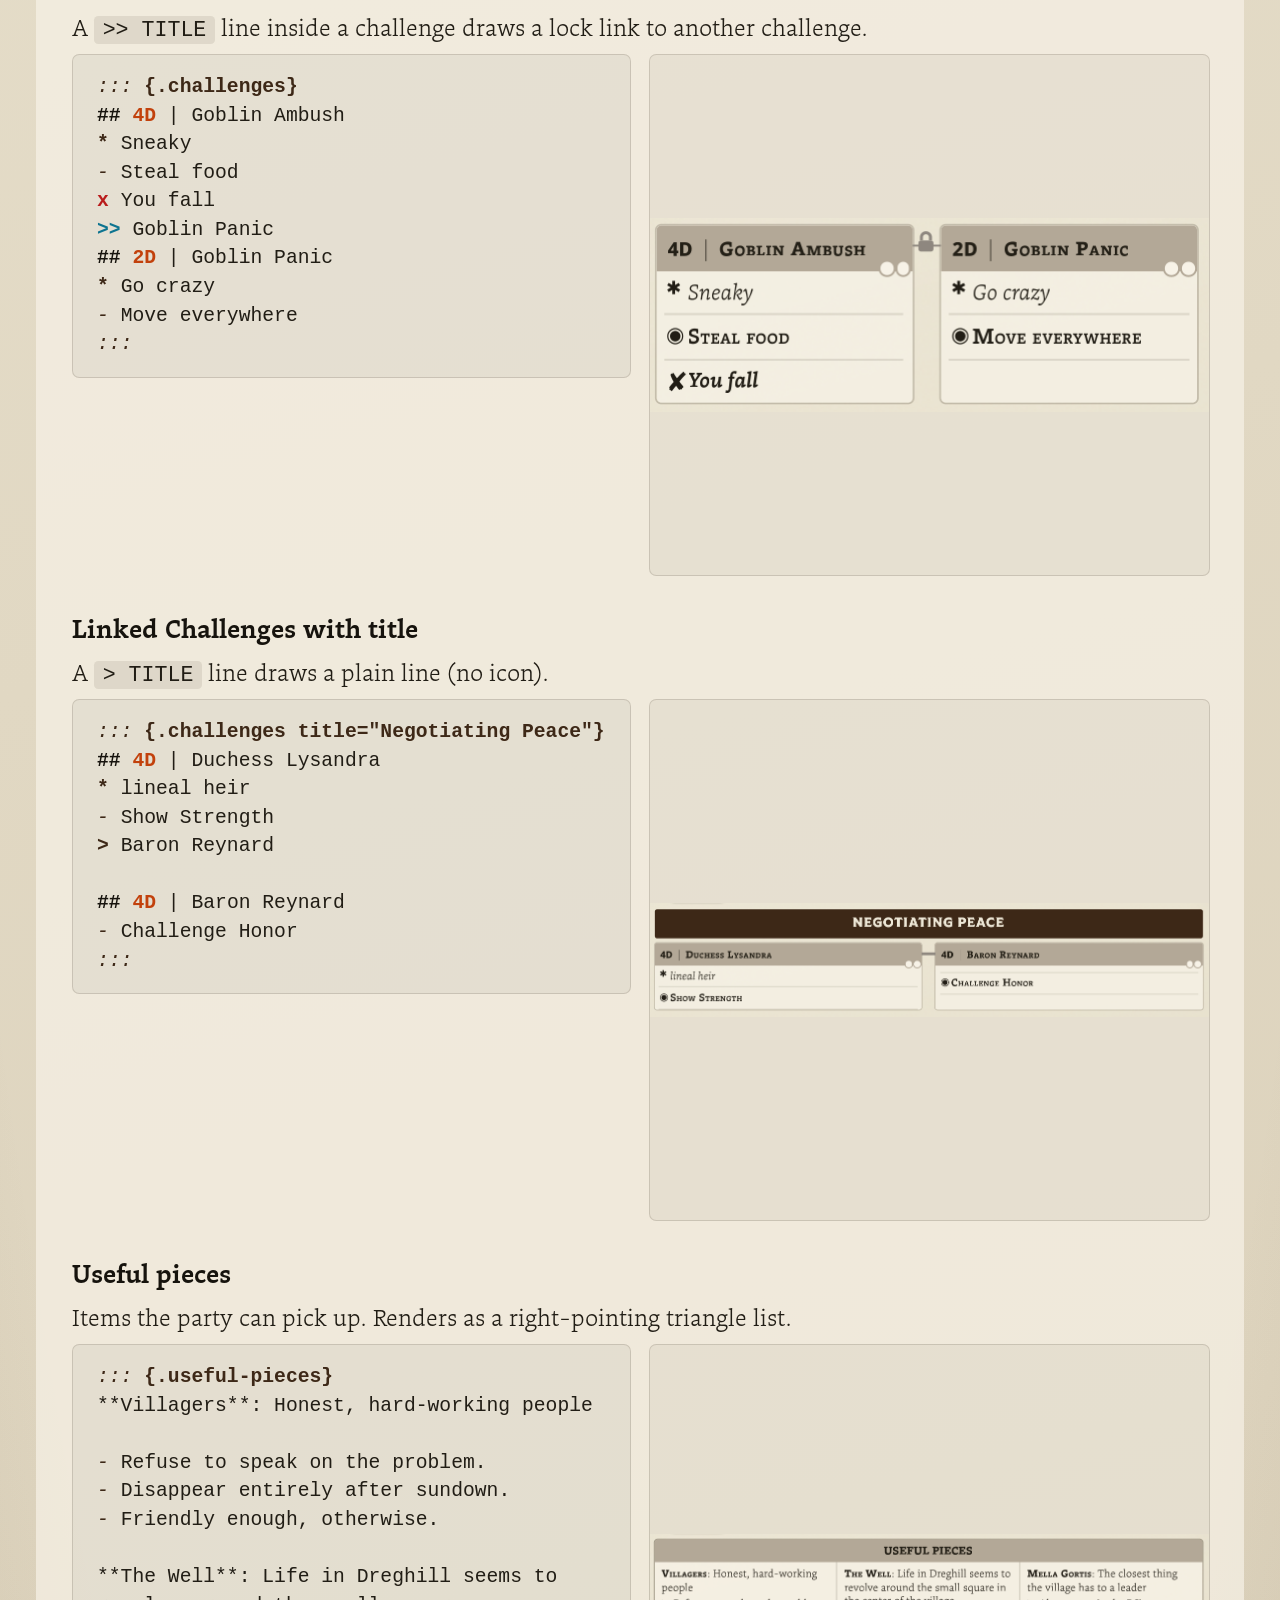
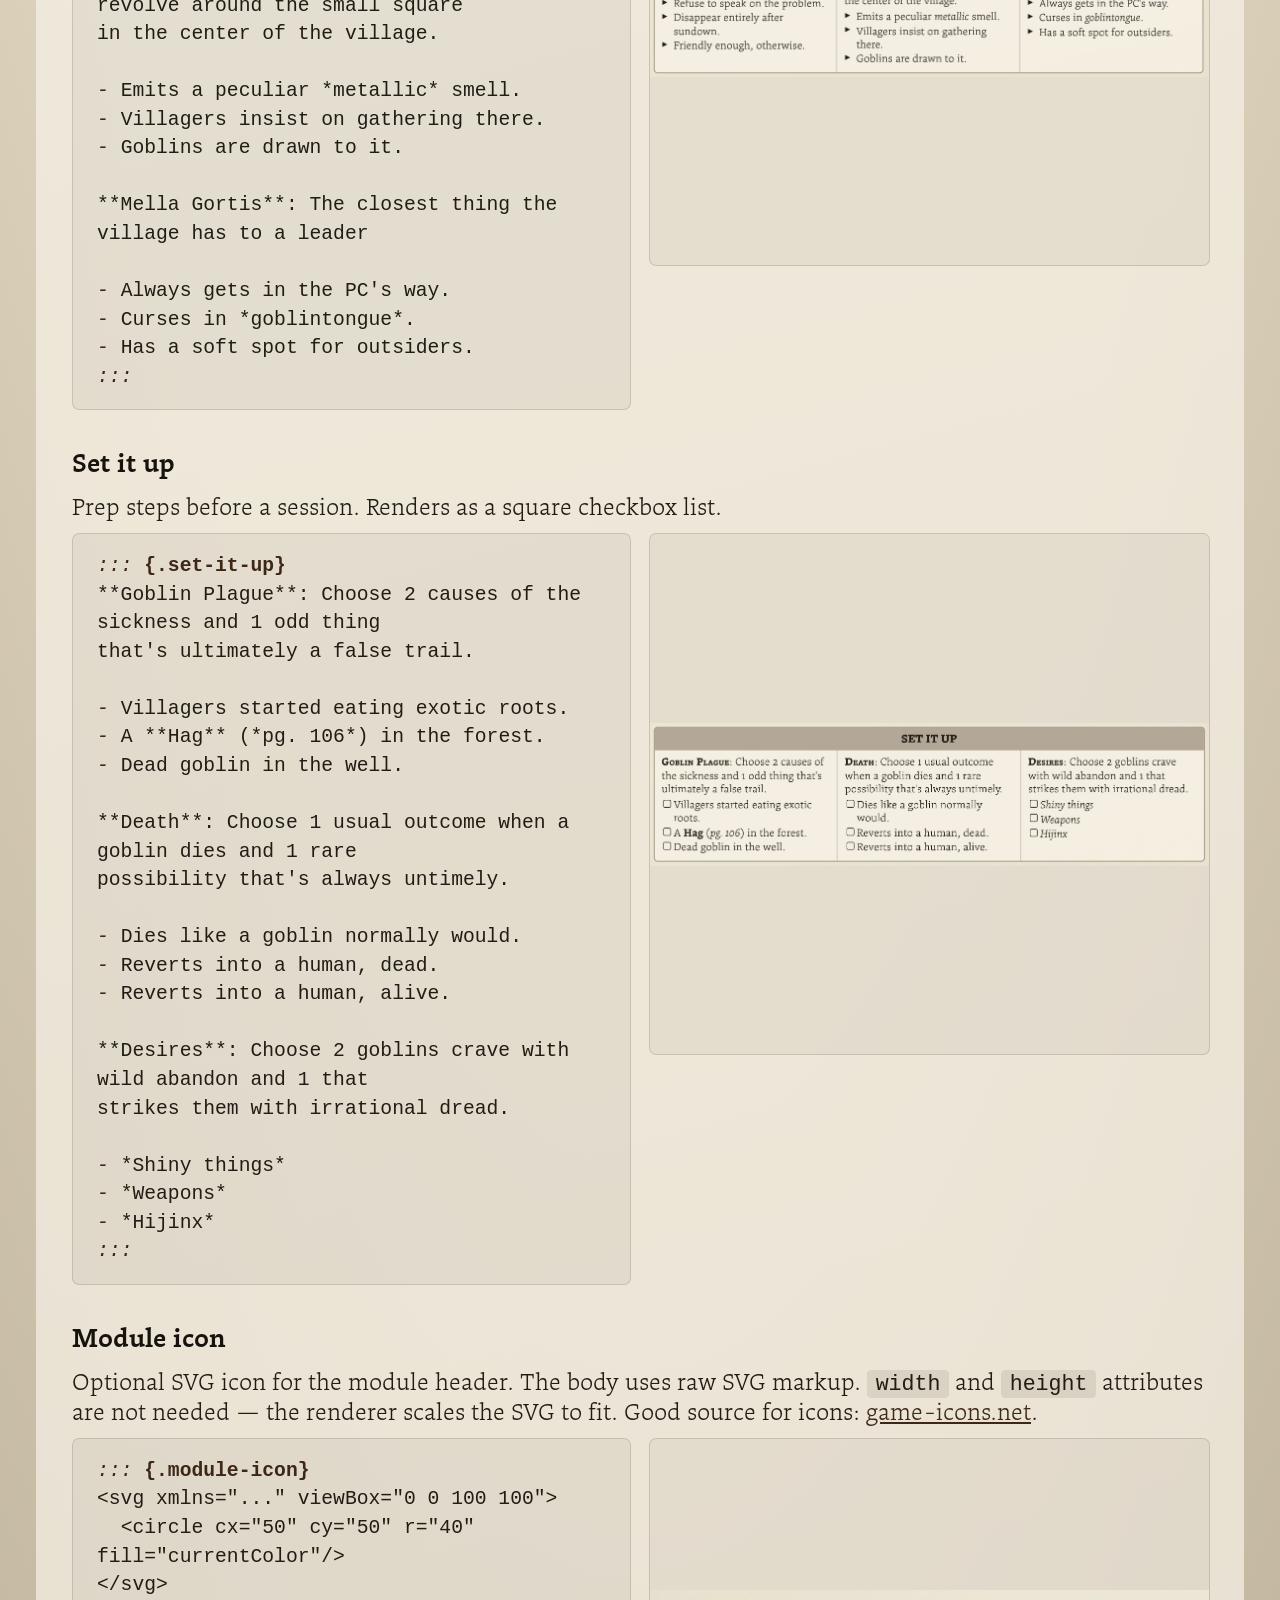
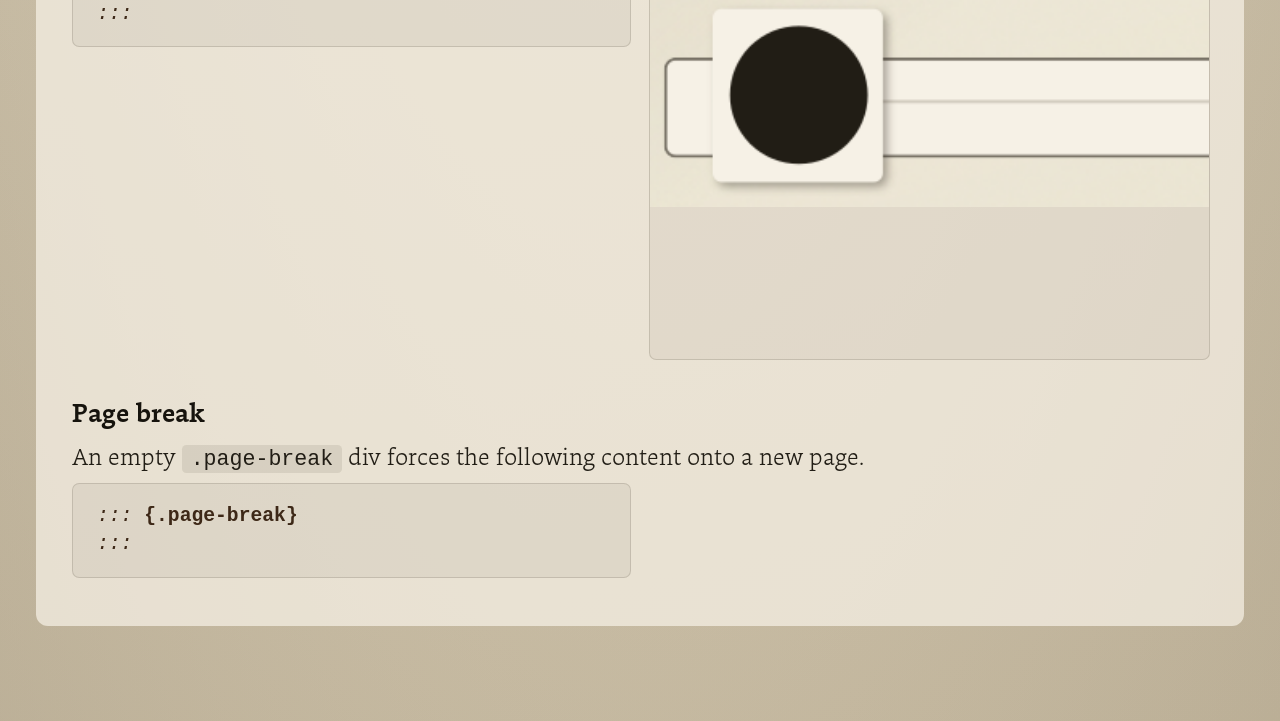
==== commit f8af3e0f: "rename .pressure-pool → .pressure-pools Hard cut: there is no compatibility alias for the old class " ====
--- a/static/index.html
+++ b/static/index.html
@@ -35,9 +35,9 @@
     <p>Module files use standard markdown plus these custom fenced divs. The dice notation (<code>xD</code>, 1–8) inside headings is what tells the renderer what's a pool or challenge.</p>
 
     <h3>Pressure pool</h3>
-    <p>One column per <code>## xD TITLE</code> heading inside a <code>.pressure-pool</code> div.</p>
-    <div class="syntax-example">
-      <pre><code>::: {.pressure-pool}
+    <p>One column per <code>## xD TITLE</code> heading inside a <code>.pressure-pools</code> div.</p>
+    <div class="syntax-example">
+      <pre><code>::: {.pressure-pools}
 ## 4D Night Falls
 - The sun sets
 - Stars appear
@@ -48,7 +48,7 @@
     <h3>Pressure pool — repeat</h3>
     <p>The <code>repeat</code> property adds an icon indicating the pool restarts from 0 when filled.</p>
     <div class="syntax-example">
-      <pre><code>::: {.pressure-pool repeat}
+      <pre><code>::: {.pressure-pools repeat}
 ## 4D Night Falls
 - The sun sets
 - Stars appear
@@ -59,7 +59,7 @@
     <h3>Pressure pool — end</h3>
     <p>The <code>end</code> property adds an icon indicating the pool stops the scene when filled.</p>
     <div class="syntax-example">
-      <pre><code>::: {.pressure-pool end}
+      <pre><code>::: {.pressure-pools end}
 ## 4D Night Falls
 - The sun sets
 - Stars appear
@@ -70,14 +70,14 @@
     <h3>Pressure pool — lock link</h3>
     <p>A <code>&gt;&gt; TITLE</code> line draws a lock link to another pool's heading.</p>
     <div class="syntax-example">
-      <pre><code>::: {.pressure-pool}
+      <pre><code>::: {.pressure-pools}
 ## 4D Night Falls
 - The sun sets
 - Stars appear
 &gt;&gt; Day Breaks
 :::
 
-::: {.pressure-pool}
+::: {.pressure-pools}
 ## 4D Day Breaks
 - The sun rises
 - Birds sing
@@ -88,14 +88,14 @@
     <h3>Pressure pool — trigger link</h3>
     <p>A <code>&gt;&gt;* TITLE</code> line draws a trigger (circle-arrow) link instead of a lock. The target heading must exist in the same pool.</p>
     <div class="syntax-example">
-      <pre><code>::: {.pressure-pool}
+      <pre><code>::: {.pressure-pools}
 ## 4D Night Falls
 - The sun sets
 - Stars appear
 &gt;&gt;* Day Breaks
 :::
 
-::: {.pressure-pool}
+::: {.pressure-pools}
 ## 4D Day Breaks
 - The sun rises
 - Birds sing
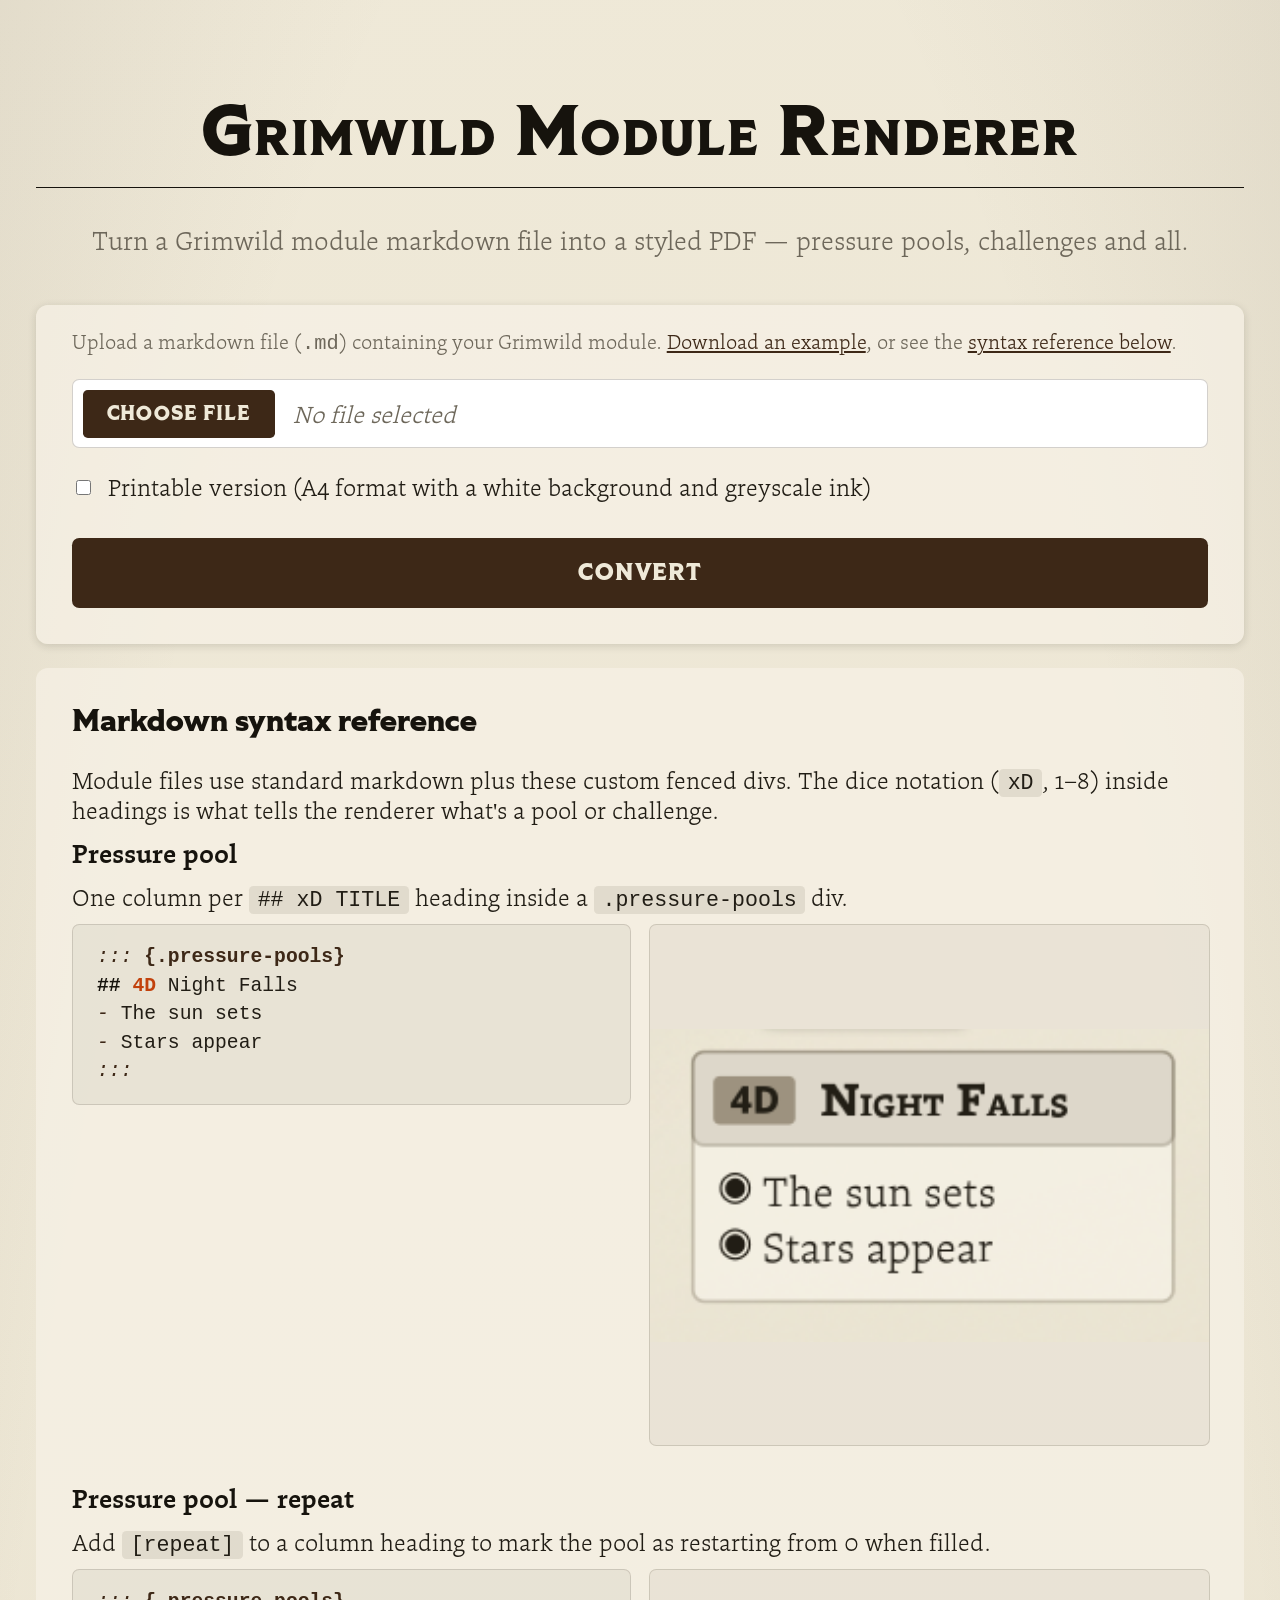
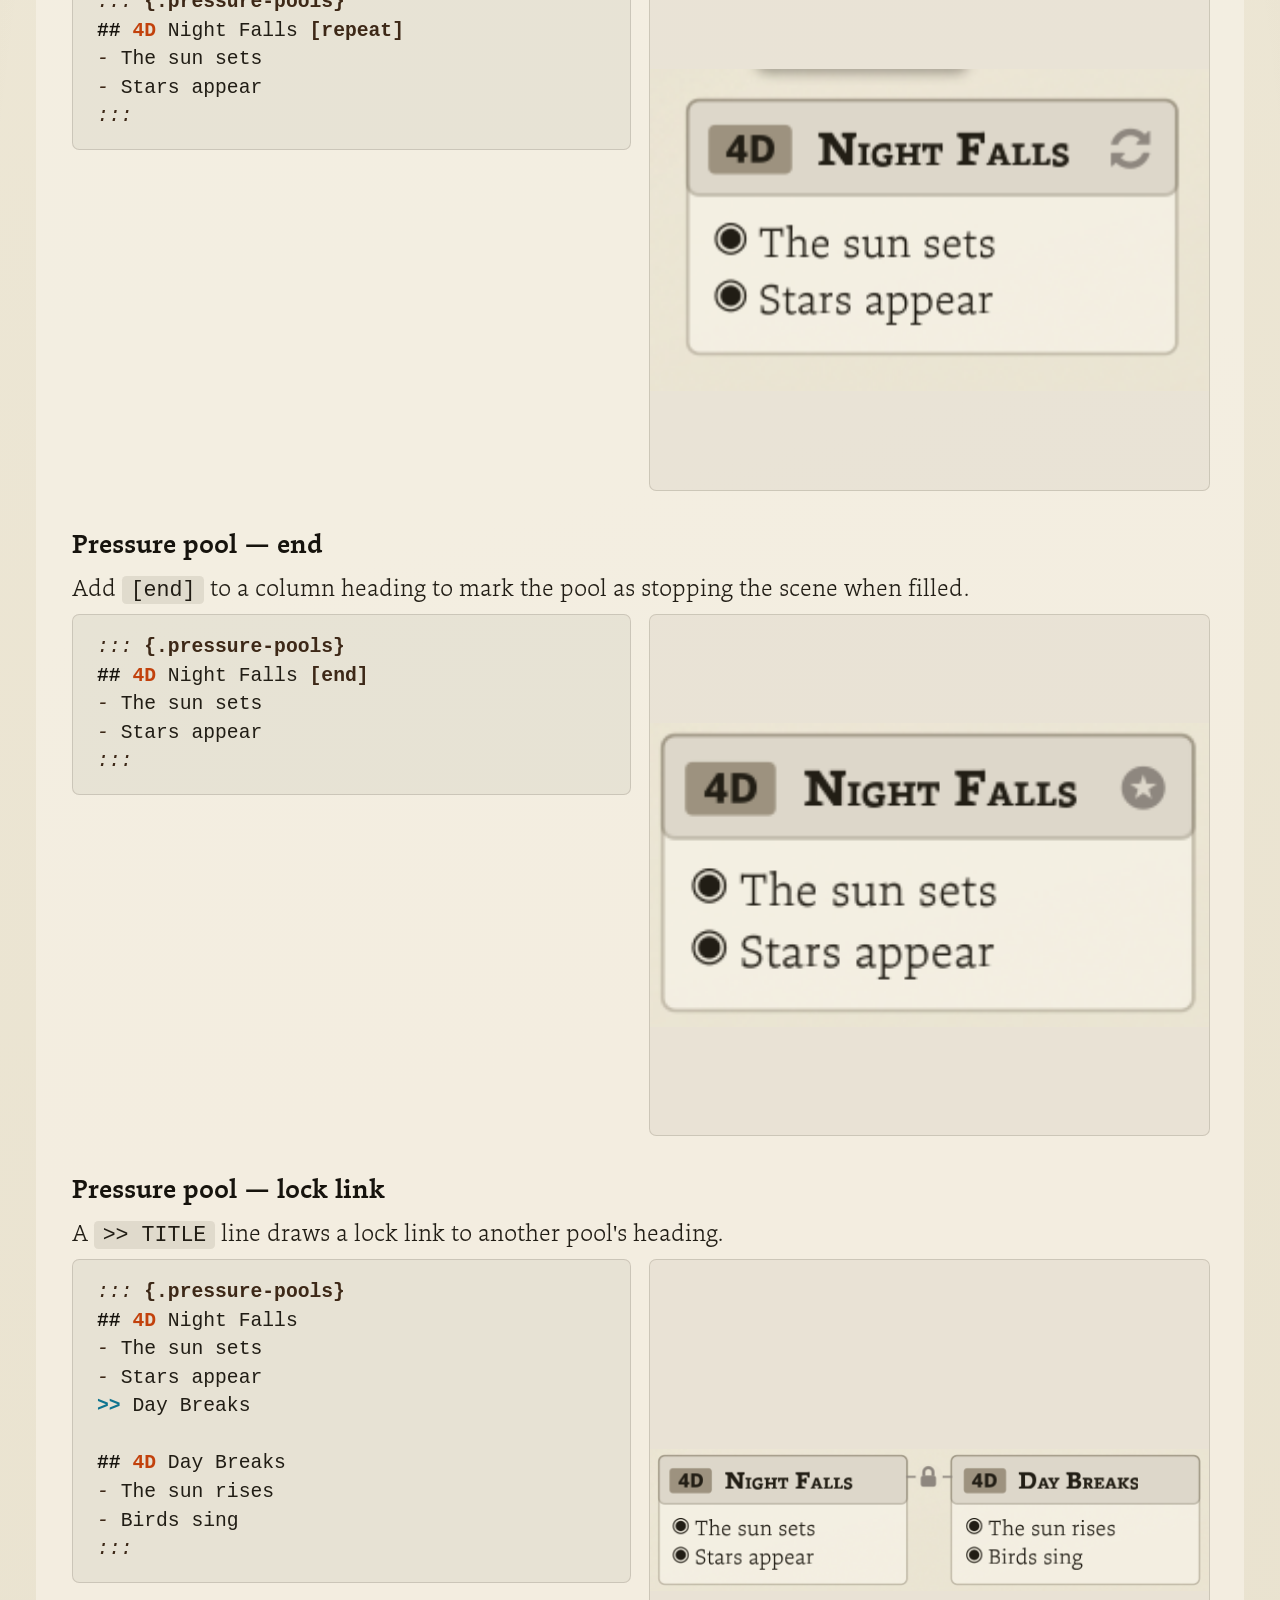
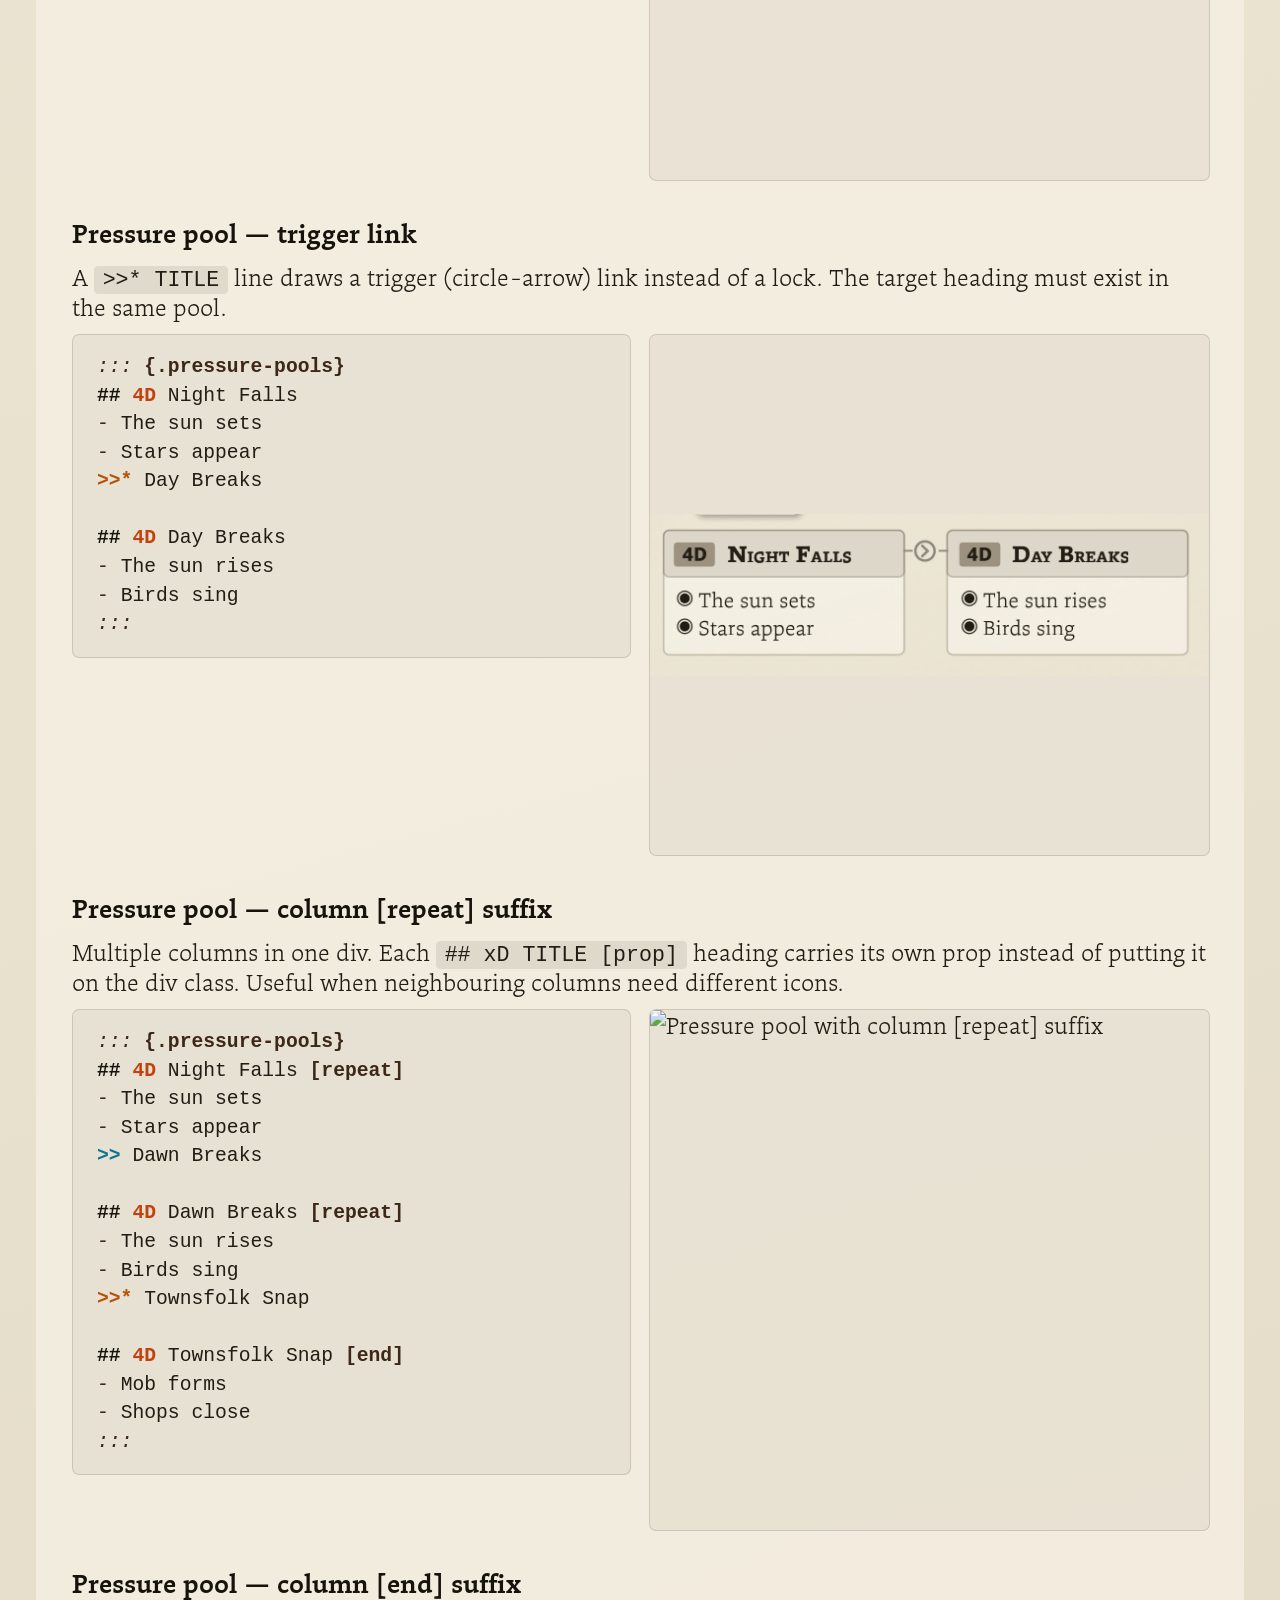
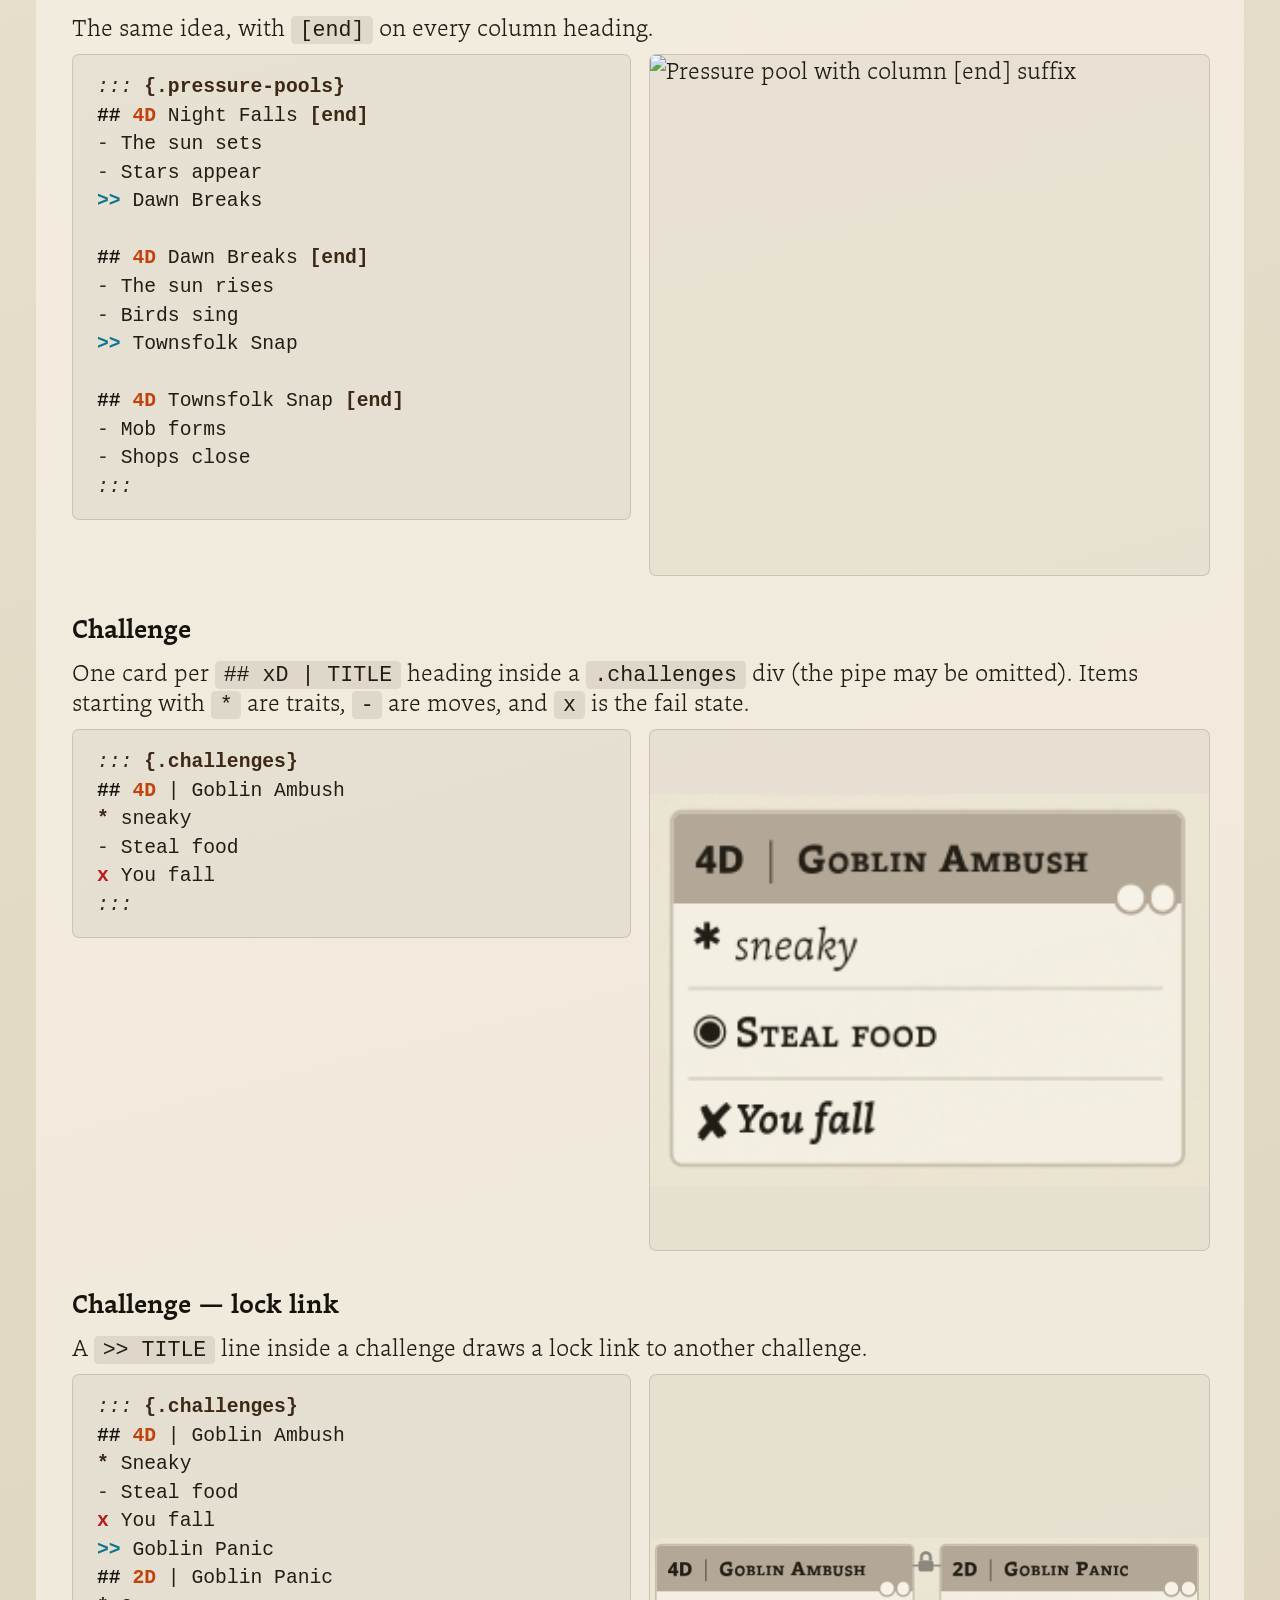
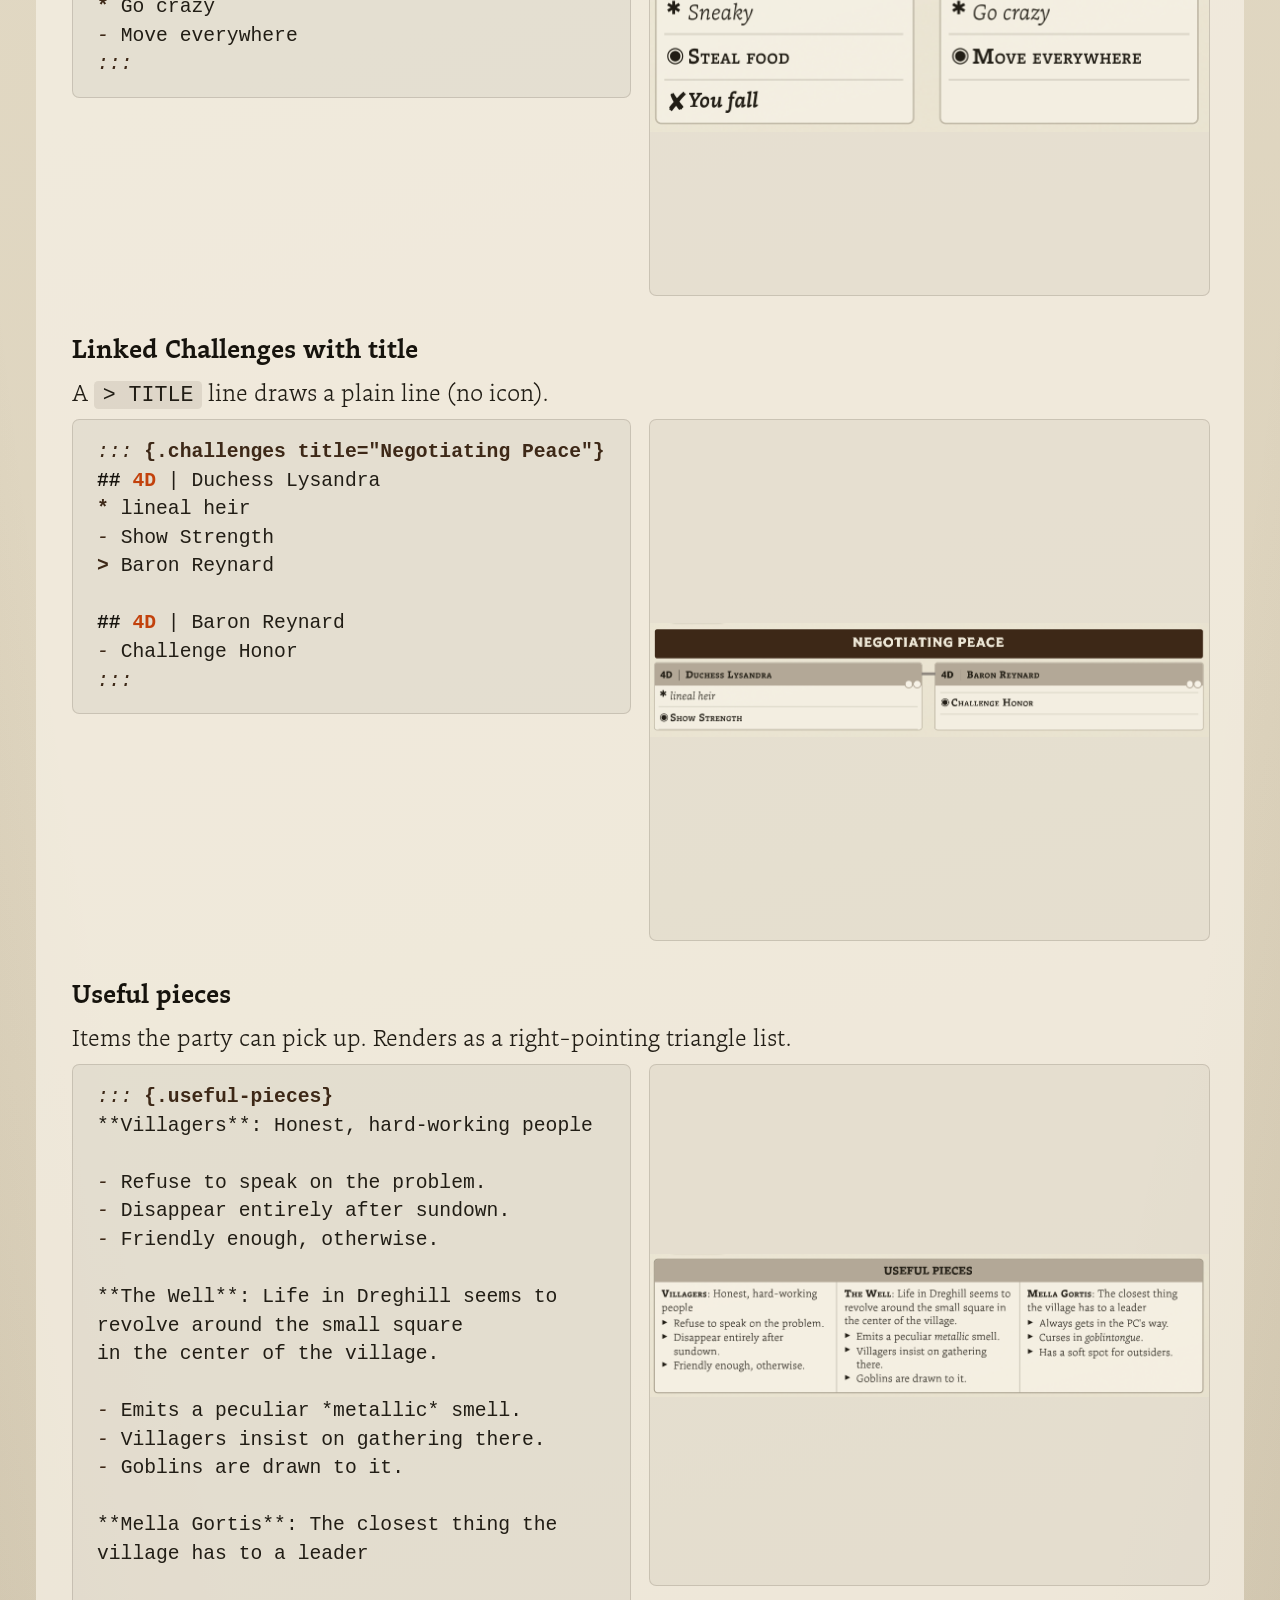
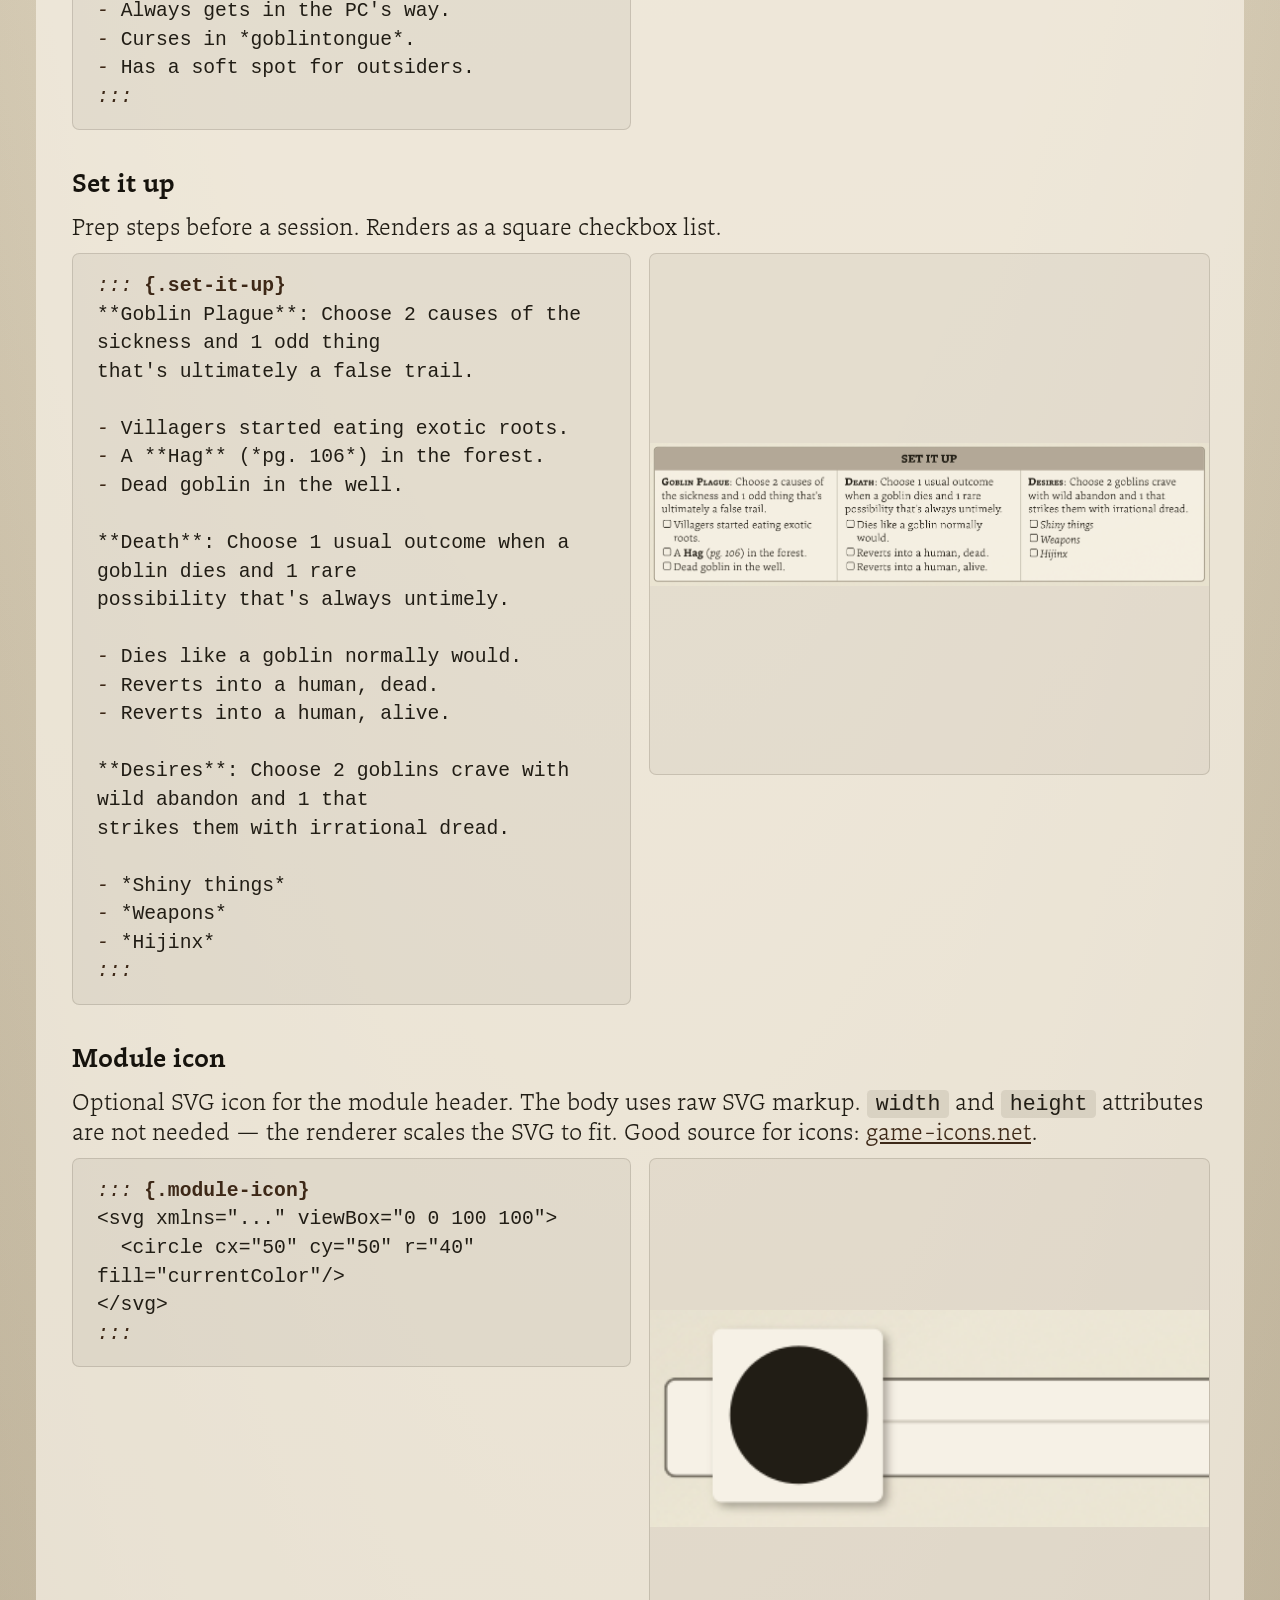
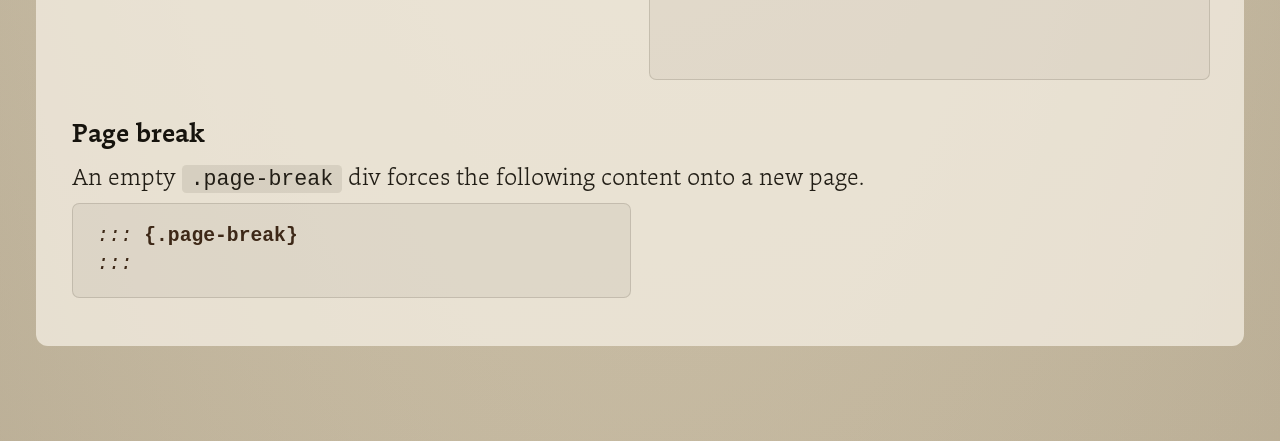
==== commit 7b843ea4: "document column suffix and add syntax examples - AGENTS.md: syntax table row, dice-notation paragrap" ====
--- a/static/index.html
+++ b/static/index.html
@@ -46,25 +46,25 @@
     </div>
 
     <h3>Pressure pool — repeat</h3>
-    <p>The <code>repeat</code> property adds an icon indicating the pool restarts from 0 when filled.</p>
-    <div class="syntax-example">
-      <pre><code>::: {.pressure-pools repeat}
-## 4D Night Falls
-- The sun sets
-- Stars appear
-:::</code></pre>
-      <img class="rendered" src="/static/assets/syntax-pool-repeat.png" alt="Pressure pool with repeat">
+    <p>Add <code>[repeat]</code> to a column heading to mark the pool as restarting from 0 when filled.</p>
+    <div class="syntax-example">
+      <pre><code>::: {.pressure-pools}
+## 4D Night Falls [repeat]
+- The sun sets
+- Stars appear
+:::</code></pre>
+      <img class="rendered" src="/static/assets/syntax-pool-repeat.png" alt="Pressure pool with [repeat] suffix">
     </div>
 
     <h3>Pressure pool — end</h3>
-    <p>The <code>end</code> property adds an icon indicating the pool stops the scene when filled.</p>
-    <div class="syntax-example">
-      <pre><code>::: {.pressure-pools end}
-## 4D Night Falls
-- The sun sets
-- Stars appear
-:::</code></pre>
-      <img class="rendered" src="/static/assets/syntax-pool-end.png" alt="Pressure pool with end">
+    <p>Add <code>[end]</code> to a column heading to mark the pool as stopping the scene when filled.</p>
+    <div class="syntax-example">
+      <pre><code>::: {.pressure-pools}
+## 4D Night Falls [end]
+- The sun sets
+- Stars appear
+:::</code></pre>
+      <img class="rendered" src="/static/assets/syntax-pool-end.png" alt="Pressure pool with [end] suffix">
     </div>
 
     <h3>Pressure pool — lock link</h3>
@@ -75,9 +75,7 @@
 - The sun sets
 - Stars appear
 &gt;&gt; Day Breaks
-:::
-
-::: {.pressure-pools}
+
 ## 4D Day Breaks
 - The sun rises
 - Birds sing
@@ -93,14 +91,54 @@
 - The sun sets
 - Stars appear
 &gt;&gt;* Day Breaks
-:::
-
-::: {.pressure-pools}
+
 ## 4D Day Breaks
 - The sun rises
 - Birds sing
 :::</code></pre>
       <img class="rendered" src="/static/assets/syntax-pool-trigger.png" alt="Pressure pool with trigger link">
+    </div>
+
+    <h3>Pressure pool — column [repeat] suffix</h3>
+    <p>Multiple columns in one div. Each <code>## xD TITLE [prop]</code> heading carries its own prop instead of putting it on the div class. Useful when neighbouring columns need different icons.</p>
+    <div class="syntax-example">
+      <pre><code>::: {.pressure-pools}
+## 4D Night Falls [repeat]
+- The sun sets
+- Stars appear
+&gt;&gt; Dawn Breaks
+
+## 4D Dawn Breaks [repeat]
+- The sun rises
+- Birds sing
+&gt;&gt;* Townsfolk Snap
+
+## 4D Townsfolk Snap [end]
+- Mob forms
+- Shops close
+:::</code></pre>
+      <img class="rendered" src="/static/assets/syntax-pool-column-repeat.png" alt="Pressure pool with column [repeat] suffix">
+    </div>
+
+    <h3>Pressure pool — column [end] suffix</h3>
+    <p>The same idea, with <code>[end]</code> on every column heading.</p>
+    <div class="syntax-example">
+      <pre><code>::: {.pressure-pools}
+## 4D Night Falls [end]
+- The sun sets
+- Stars appear
+&gt;&gt; Dawn Breaks
+
+## 4D Dawn Breaks [end]
+- The sun rises
+- Birds sing
+&gt;&gt; Townsfolk Snap
+
+## 4D Townsfolk Snap [end]
+- Mob forms
+- Shops close
+:::</code></pre>
+      <img class="rendered" src="/static/assets/syntax-pool-column-end.png" alt="Pressure pool with column [end] suffix">
     </div>
 
     <h3>Challenge</h3>
@@ -253,6 +291,7 @@
   html = html.replace(/\{[\w.-]+(?:\s+(?:repeat|end|title="[^"]*"))?\}/g,
     m => `<span class="tok-class">${m}</span>`);
   html = html.replace(/^##\s/gm, m => `<span class="tok-heading">${m}</span>`);
+  html = html.replace(/\s\[(repeat|end)\]/g, m => ` <span class="tok-class">${m.trim()}</span>`);
   html = html.replace(/\b(\d+D)\b/g, m => `<span class="tok-dice">${m}</span>`);
   html = html.replace(/^&gt;&gt;\*\s/gm, m => `<span class="tok-link tok-link-trigger">${m}</span>`);
   html = html.replace(/^&gt;&gt;\s/gm, m => `<span class="tok-link tok-link-lock">${m}</span>`);
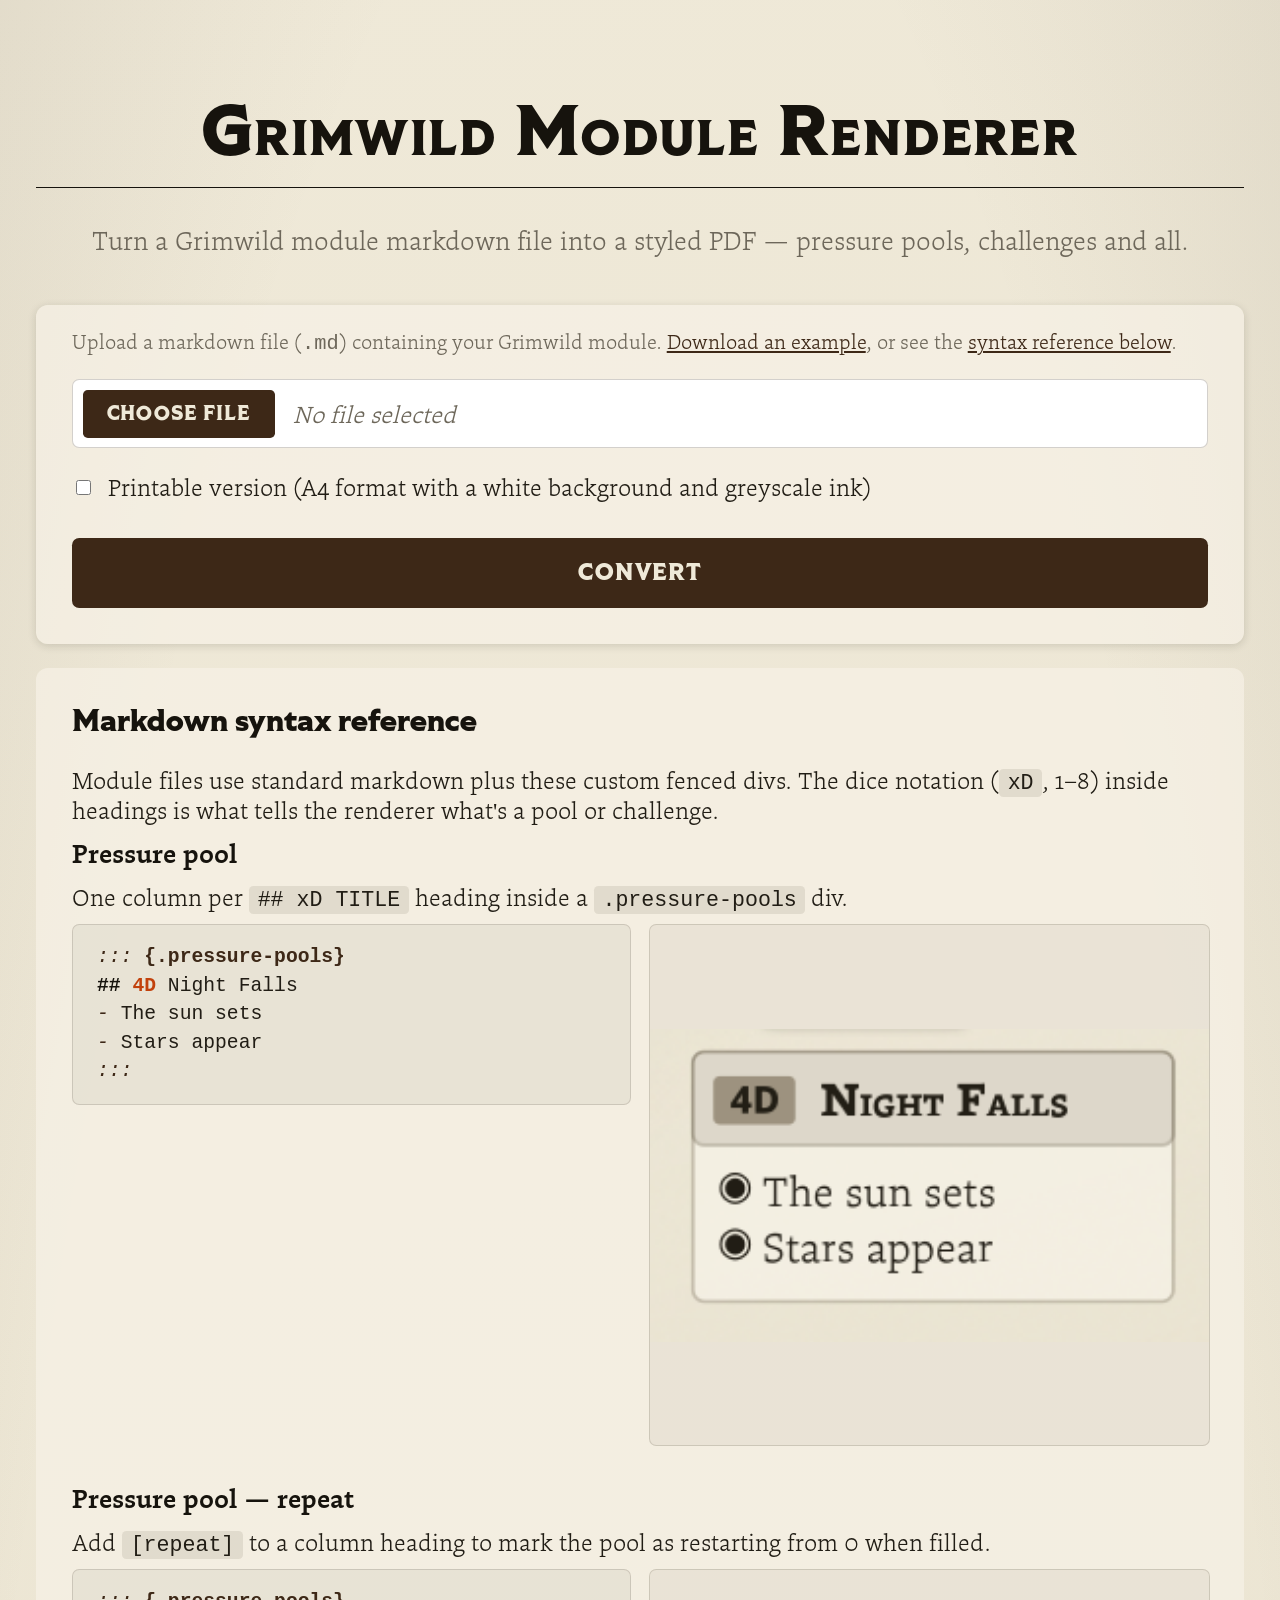
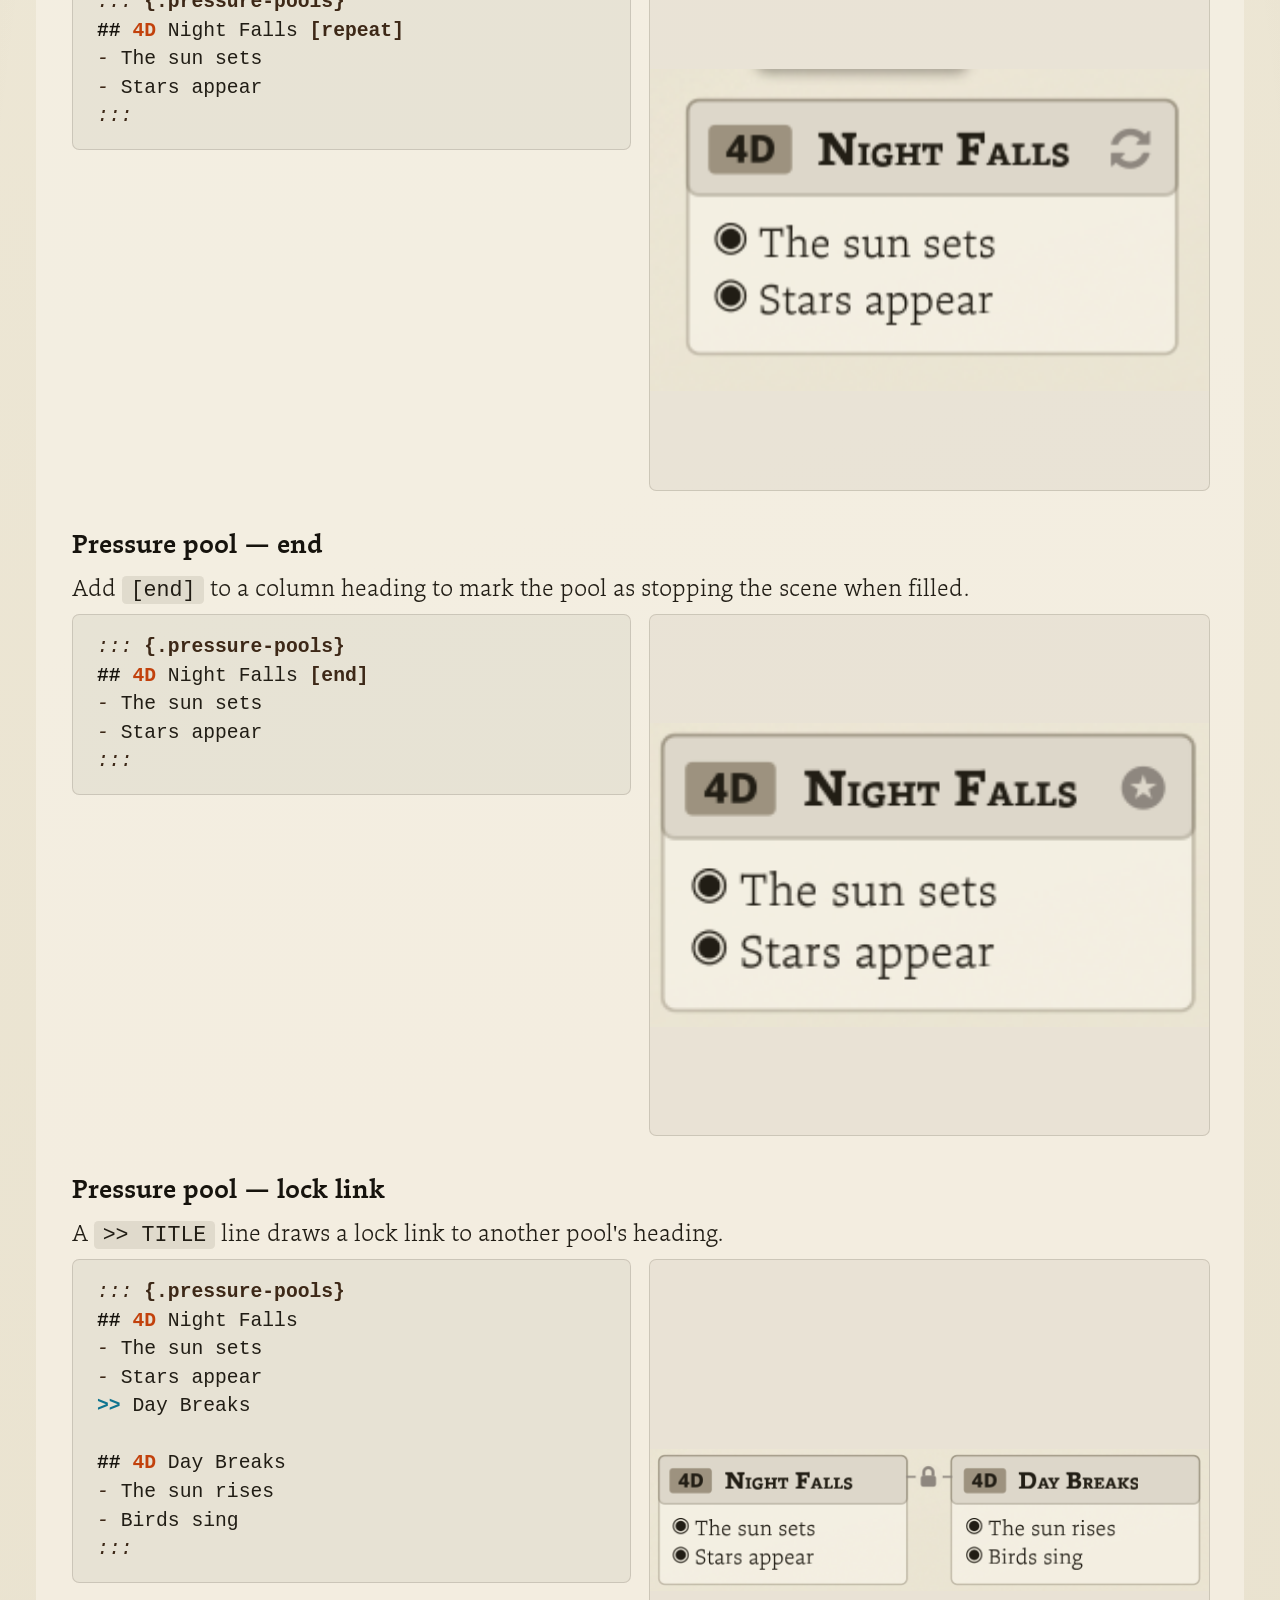
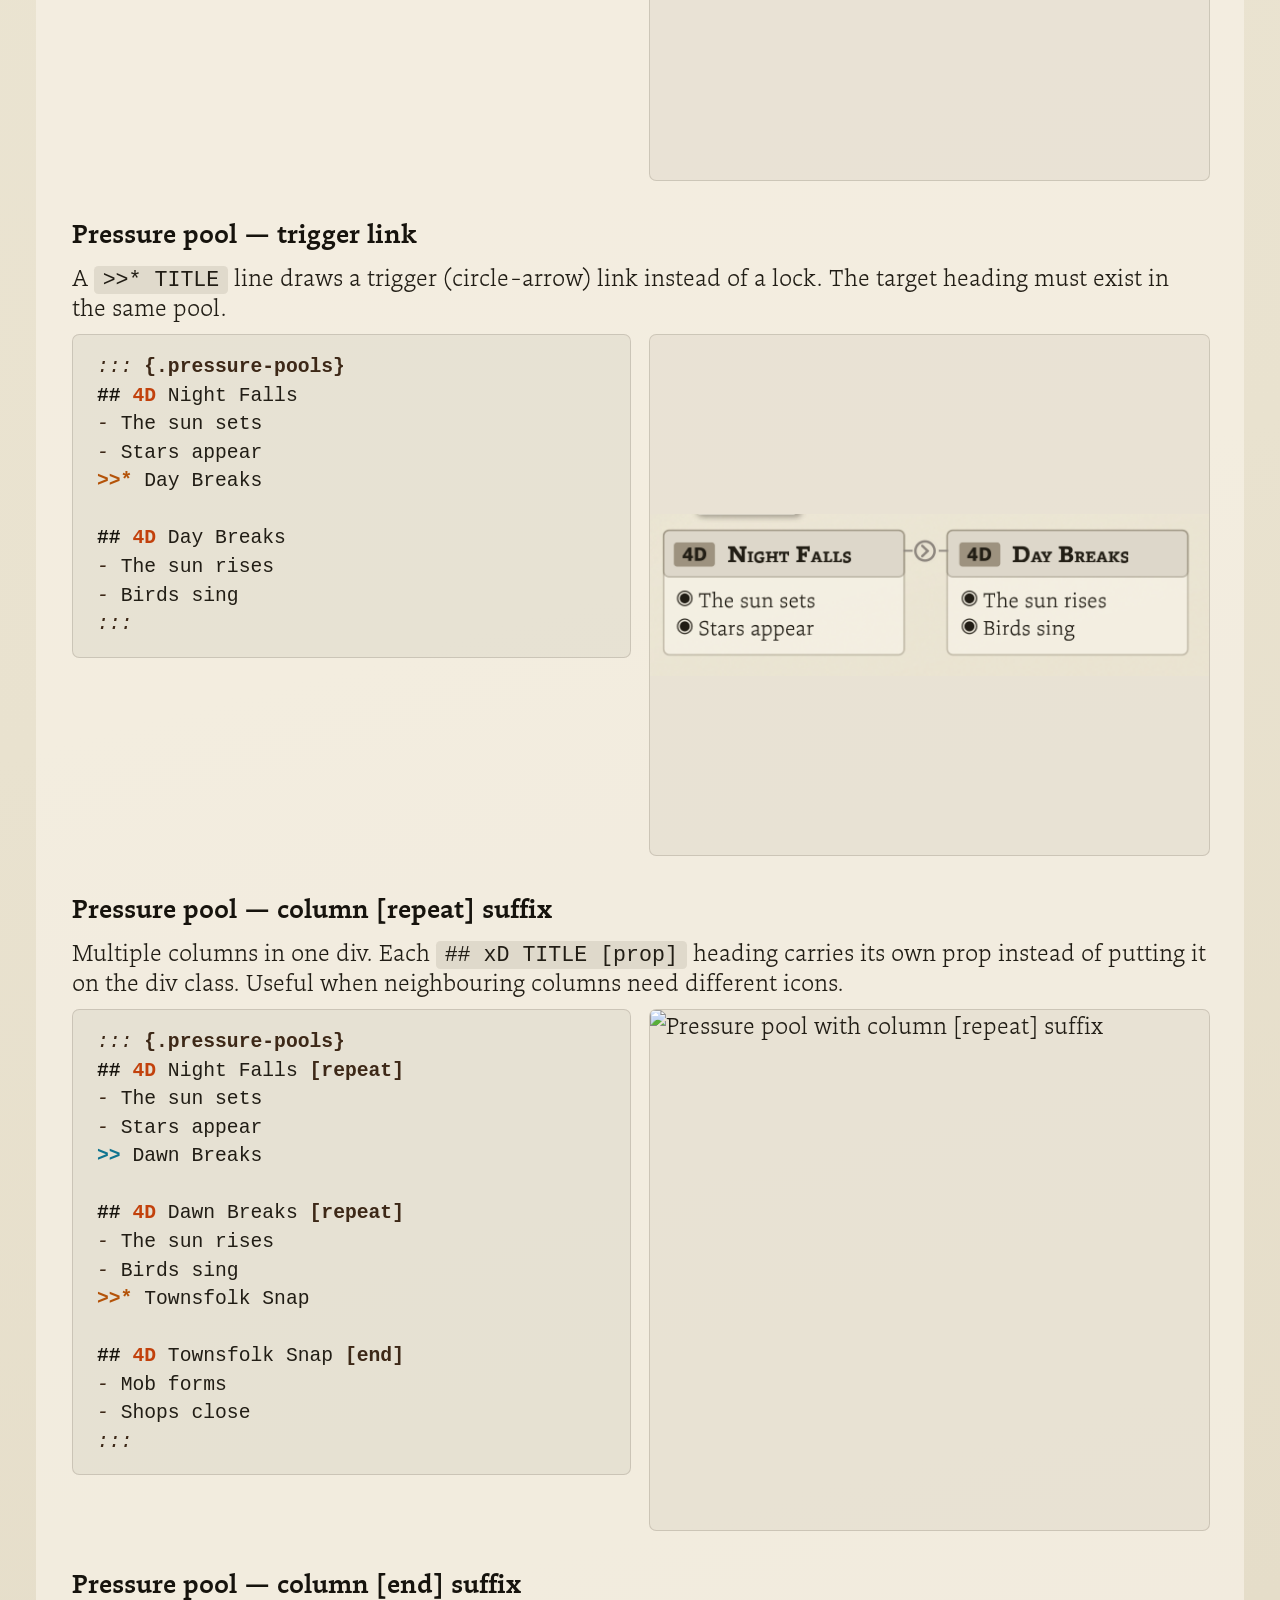
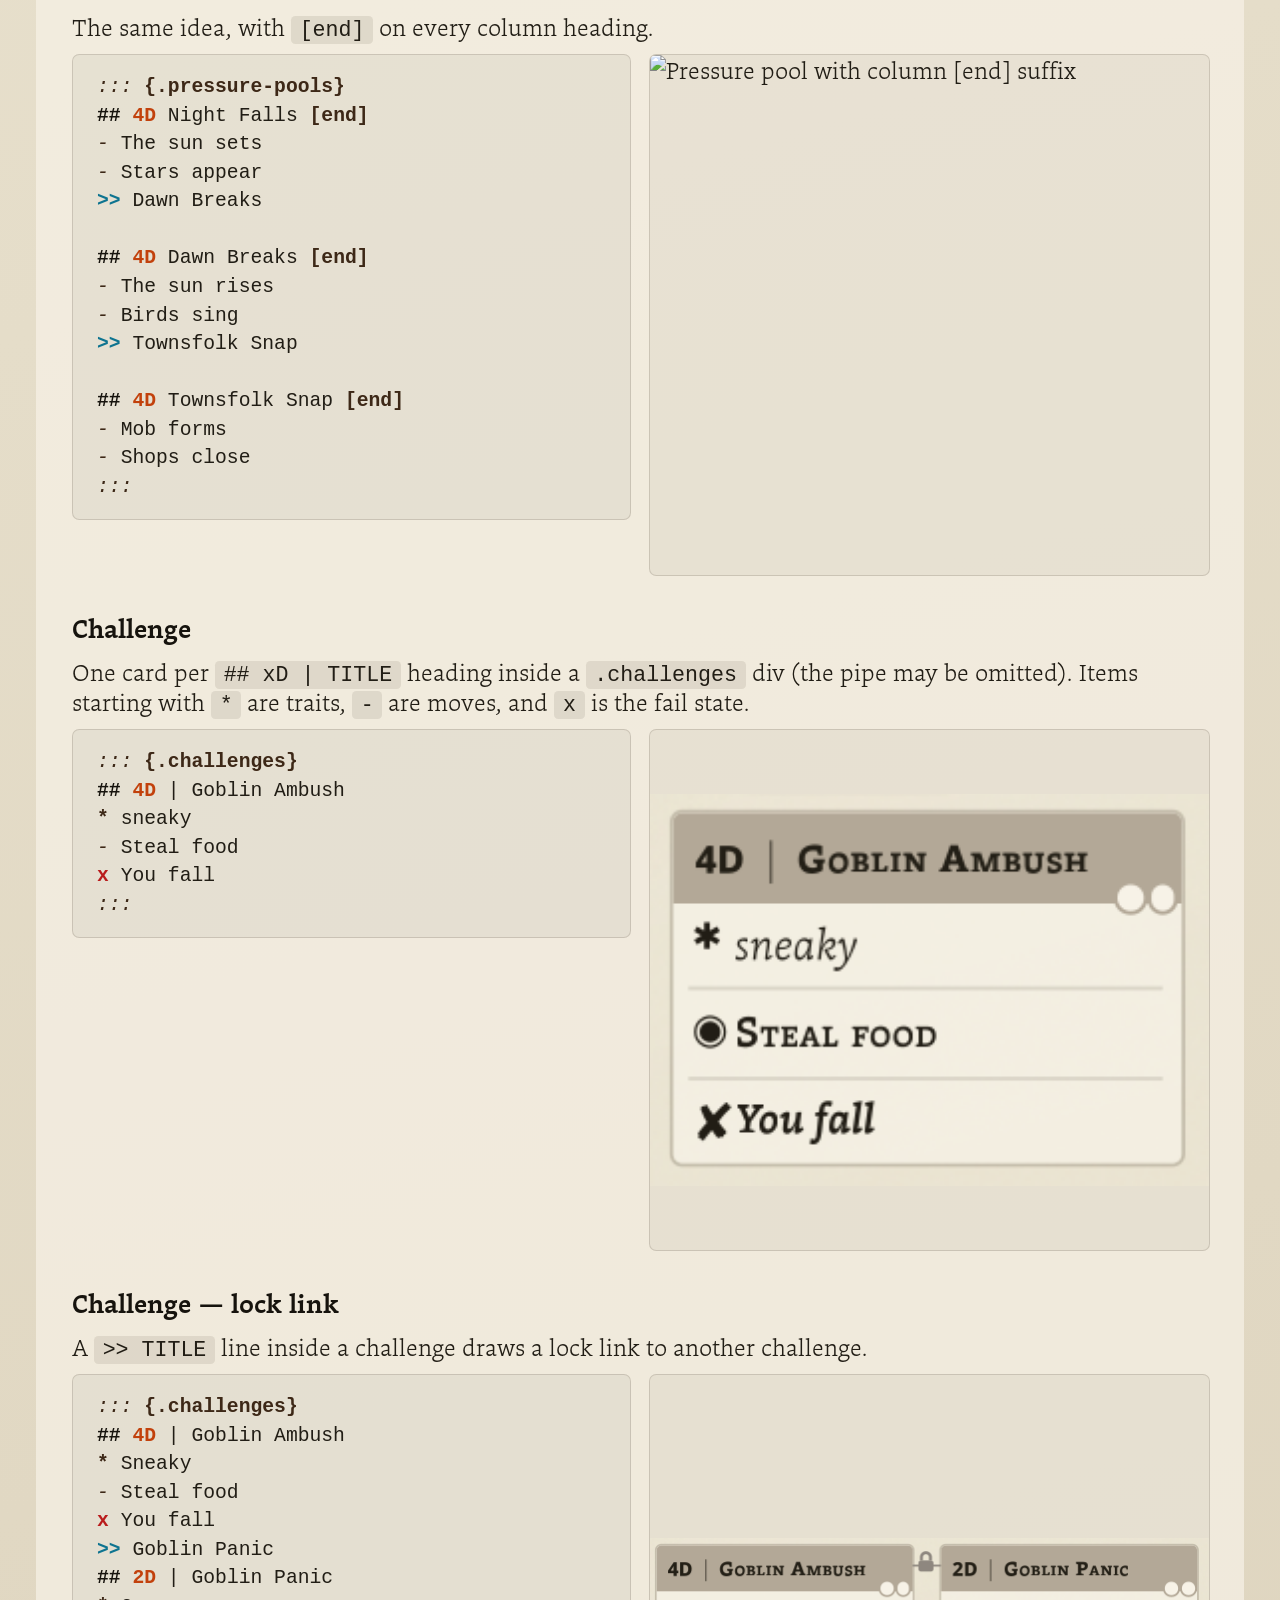
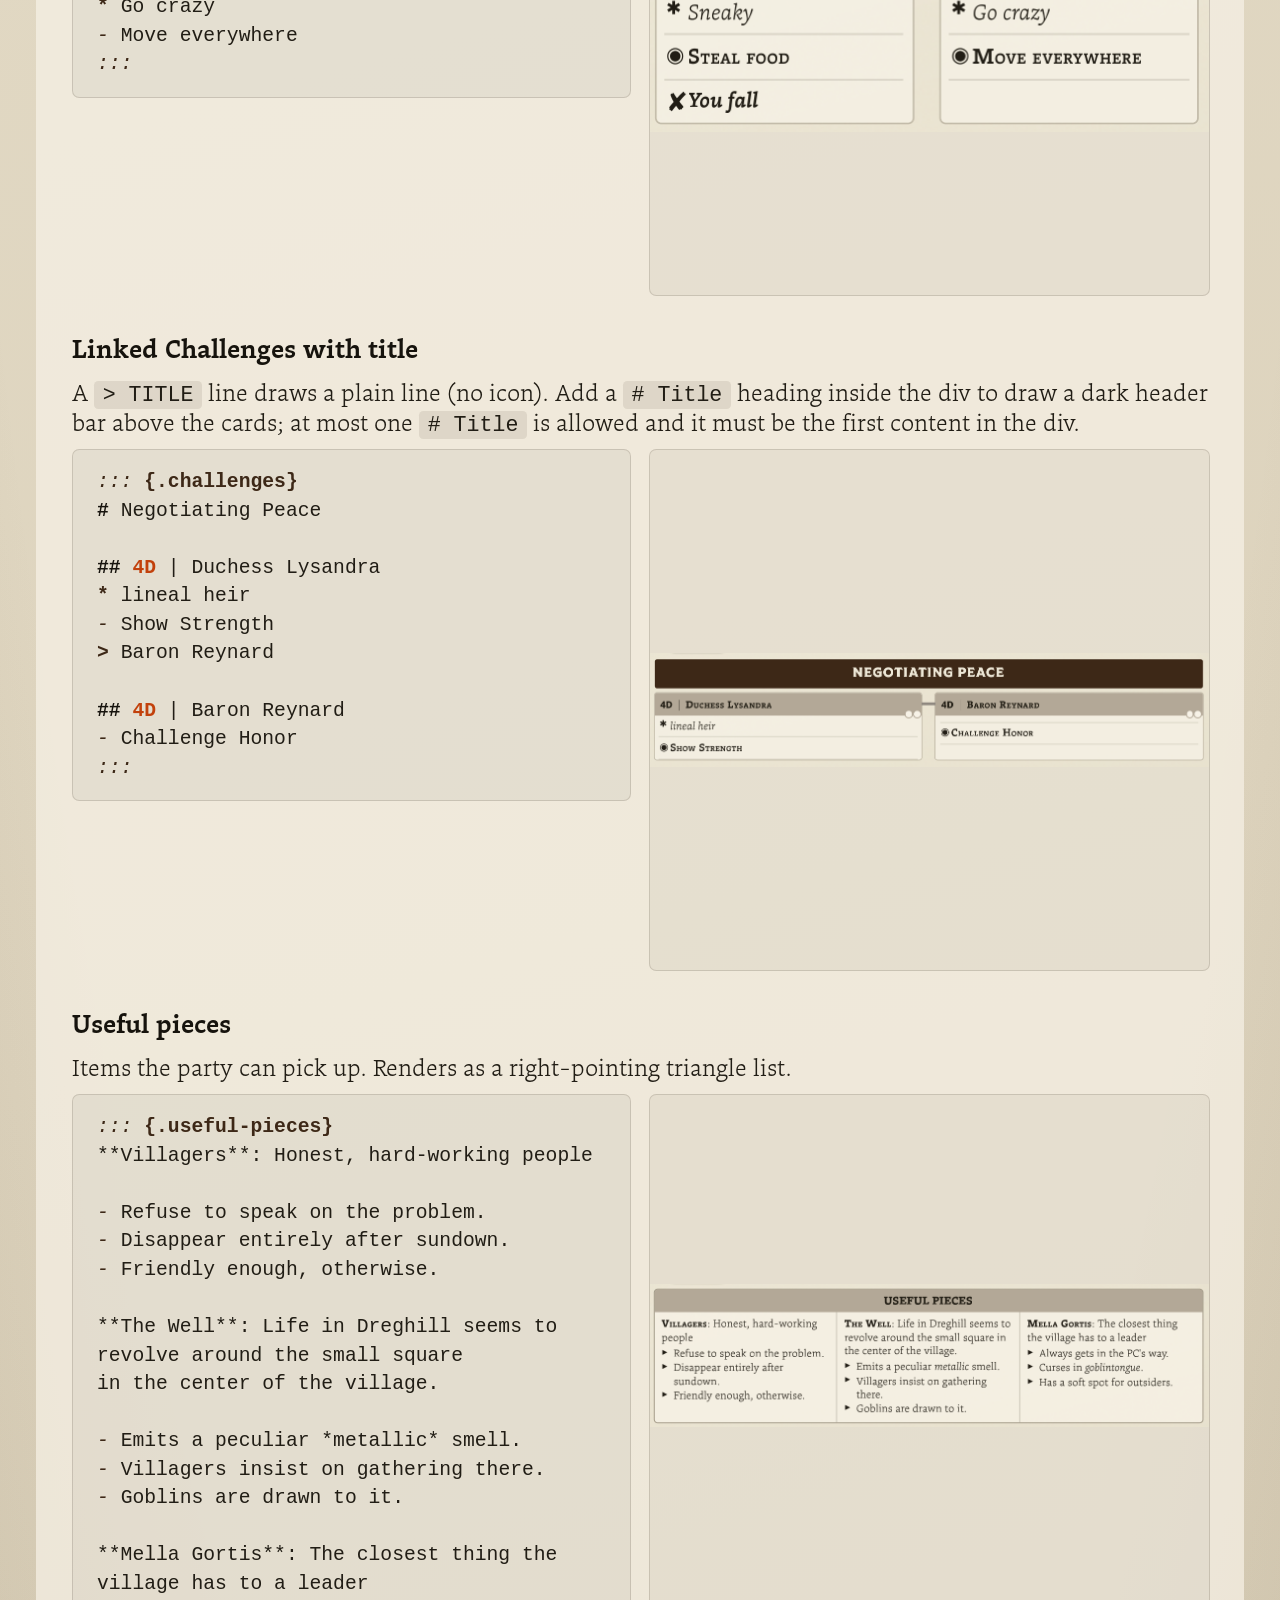
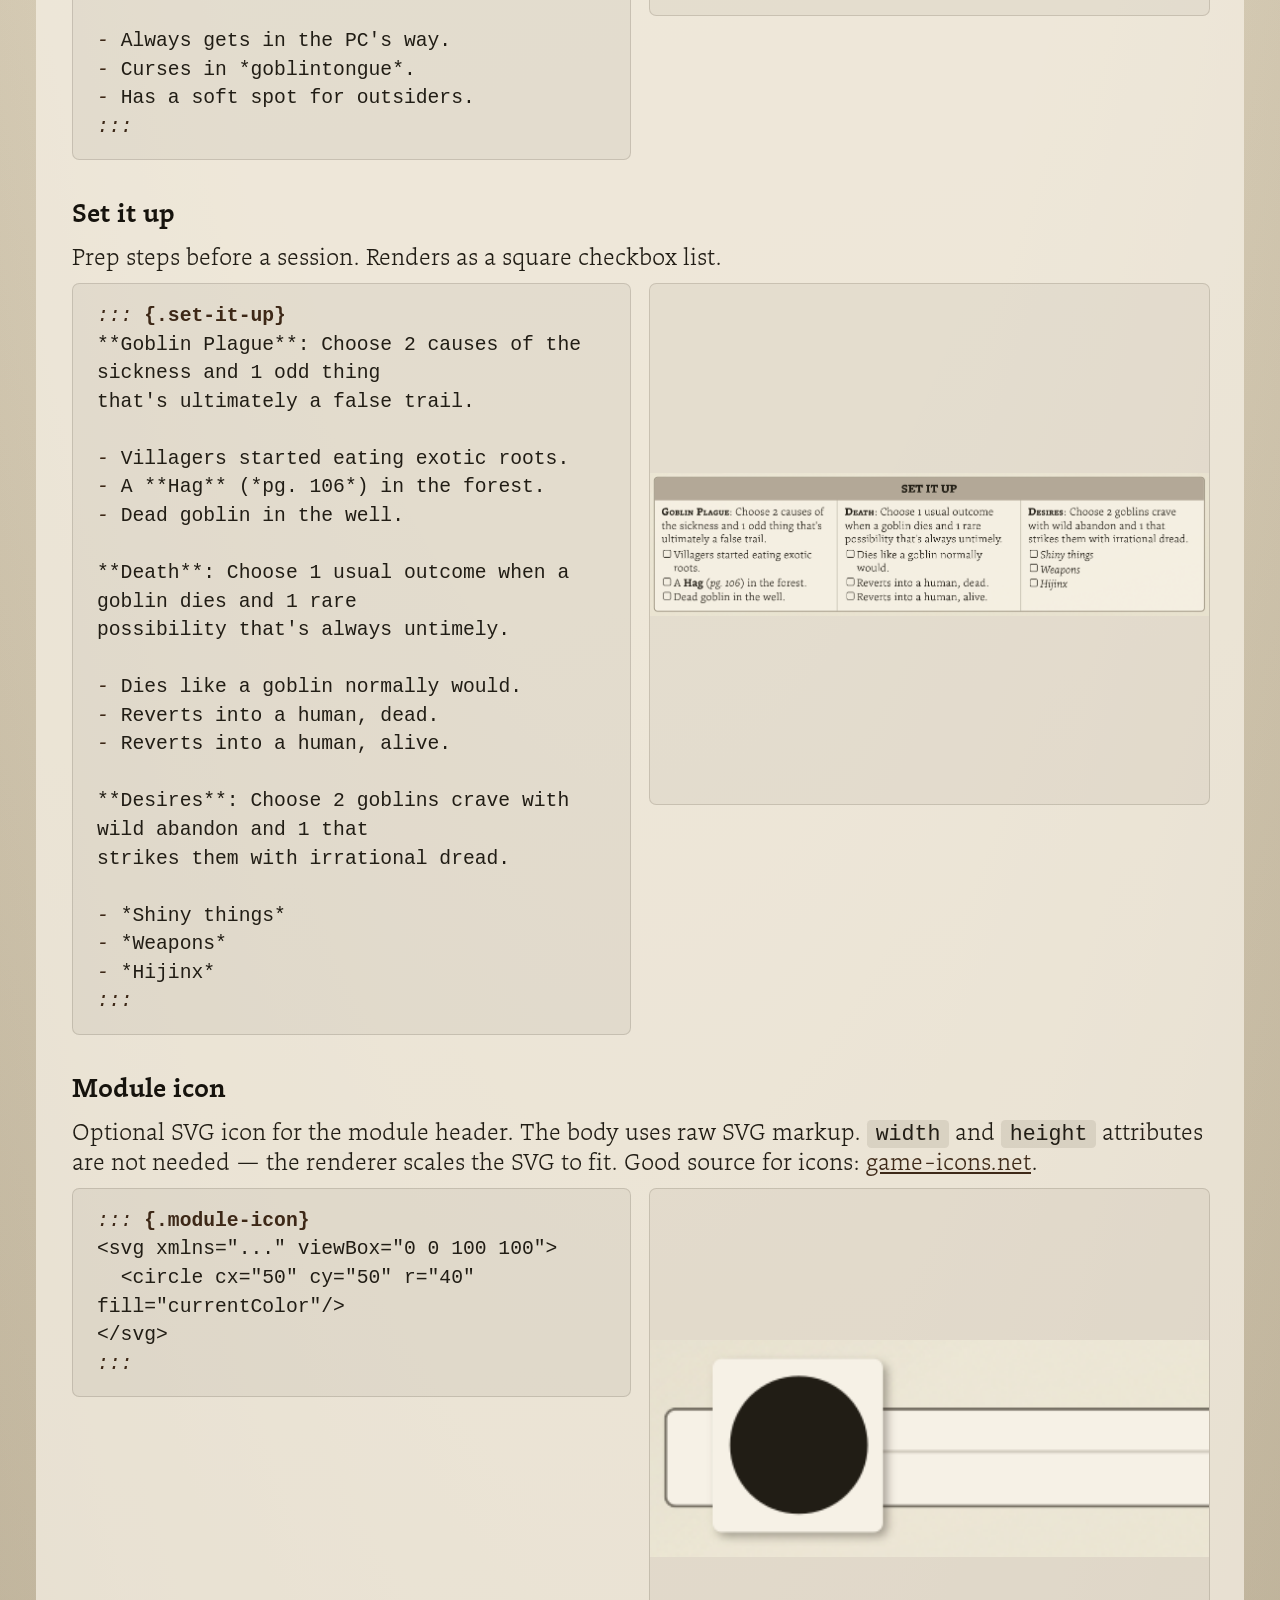
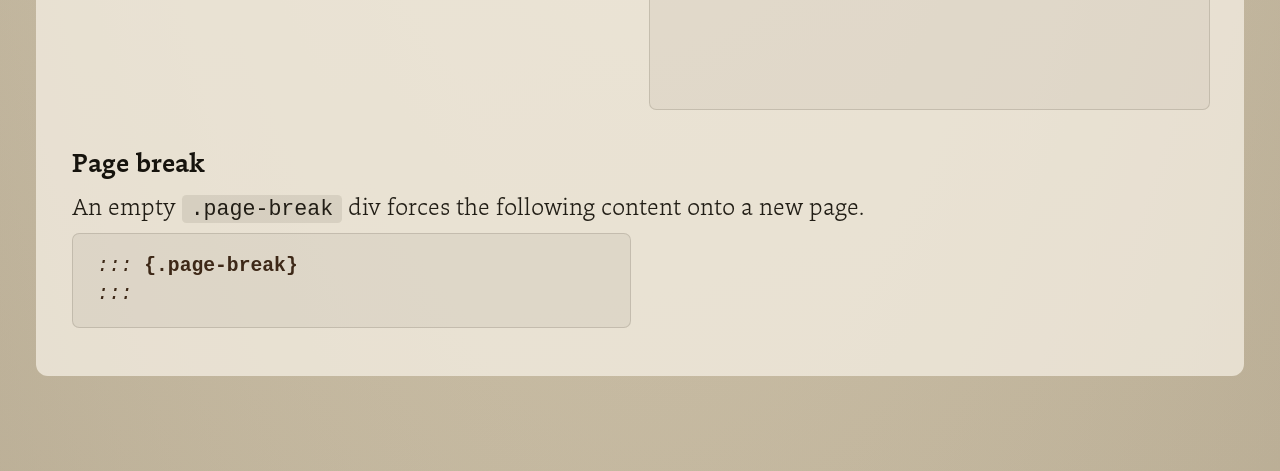
==== commit 8f95952f: "replace .challenges title='' prop with inner '# Title' heading The 'title="..."' div property is gon" ====
--- a/static/index.html
+++ b/static/index.html
@@ -170,9 +170,11 @@
     </div>
 
     <h3>Linked Challenges with title</h3>
-    <p>A <code>&gt; TITLE</code> line draws a plain line (no icon).</p>
-    <div class="syntax-example">
-      <pre><code>::: {.challenges title="Negotiating Peace"}
+    <p>A <code>&gt; TITLE</code> line draws a plain line (no icon). Add a <code># Title</code> heading inside the div to draw a dark header bar above the cards; at most one <code># Title</code> is allowed and it must be the first content in the div.</p>
+    <div class="syntax-example">
+      <pre><code>::: {.challenges}
+# Negotiating Peace
+
 ## 4D | Duchess Lysandra
 * lineal heir
 - Show Strength
@@ -181,7 +183,7 @@
 ## 4D | Baron Reynard
 - Challenge Honor
 :::</code></pre>
-      <img class="rendered" src="/static/assets/syntax-challenge-plain.png" alt="Challenge with plain link">
+      <img class="rendered" src="/static/assets/syntax-challenge-plain.png" alt="Challenge with plain link and panel title">
     </div>
 
     <h3>Useful pieces</h3>
@@ -288,8 +290,9 @@
 const highlightSyntax = (code) => {
   let html = escapeHtml(code);
   html = html.replace(/:::/g, '<span class="tok-divider">:::</span>');
-  html = html.replace(/\{[\w.-]+(?:\s+(?:repeat|end|title="[^"]*"))?\}/g,
+  html = html.replace(/\{[\w.-]+(?:\s+(?:repeat|end))?\}/g,
     m => `<span class="tok-class">${m}</span>`);
+  html = html.replace(/^#\s/gm, m => `<span class="tok-heading">${m}</span>`);
   html = html.replace(/^##\s/gm, m => `<span class="tok-heading">${m}</span>`);
   html = html.replace(/\s\[(repeat|end)\]/g, m => ` <span class="tok-class">${m.trim()}</span>`);
   html = html.replace(/\b(\d+D)\b/g, m => `<span class="tok-dice">${m}</span>`);
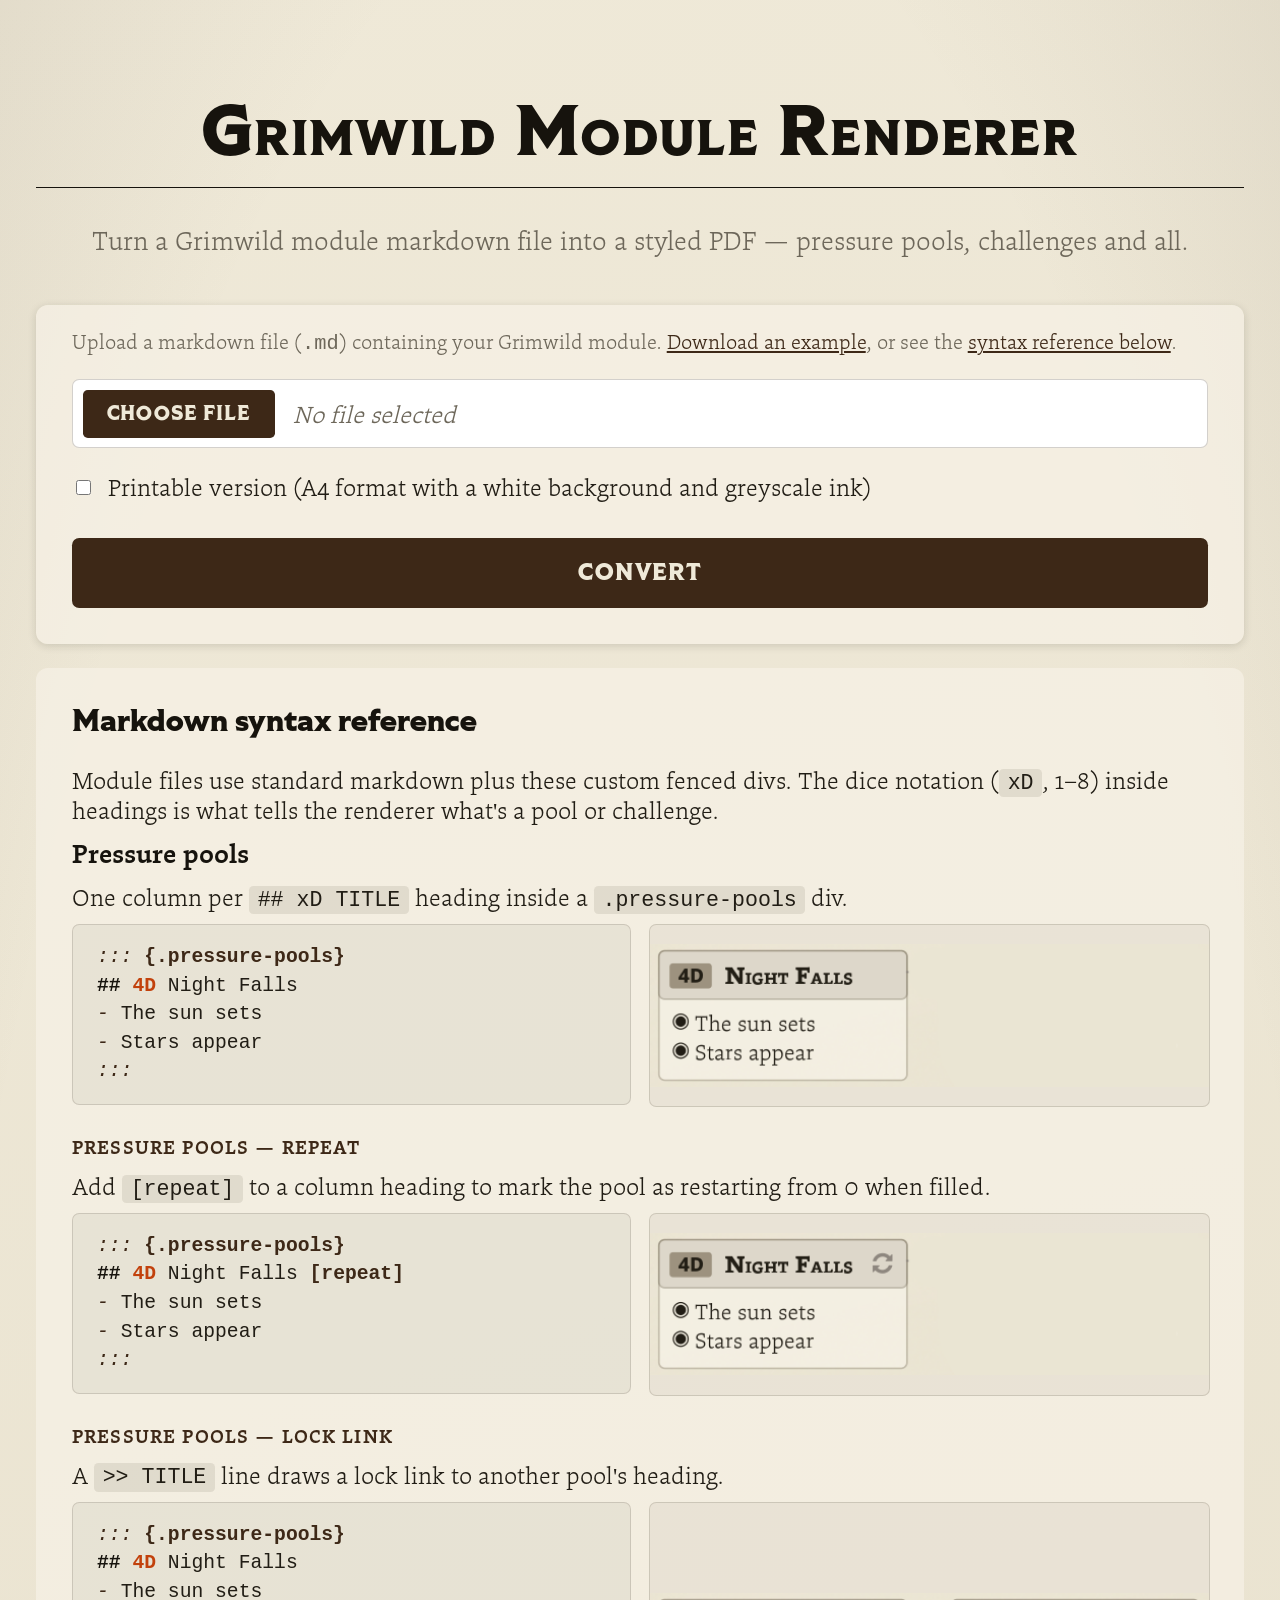
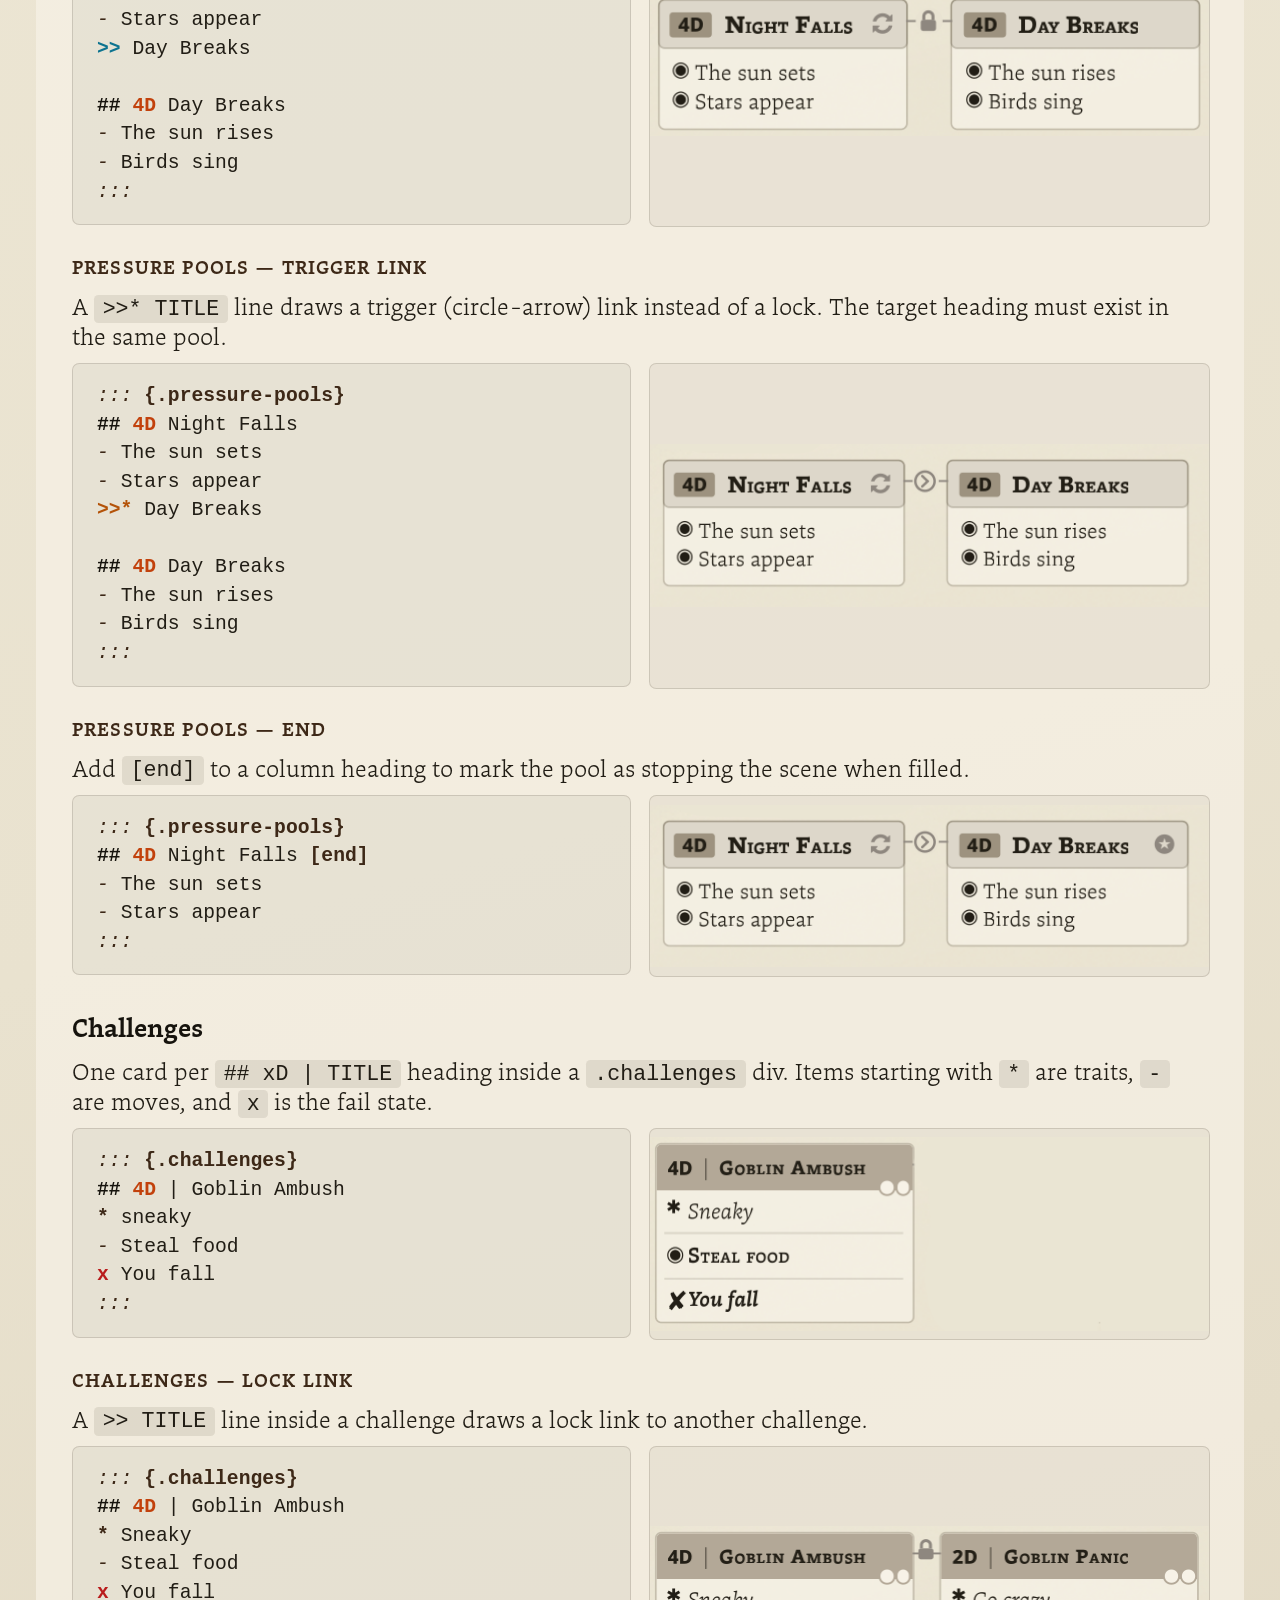
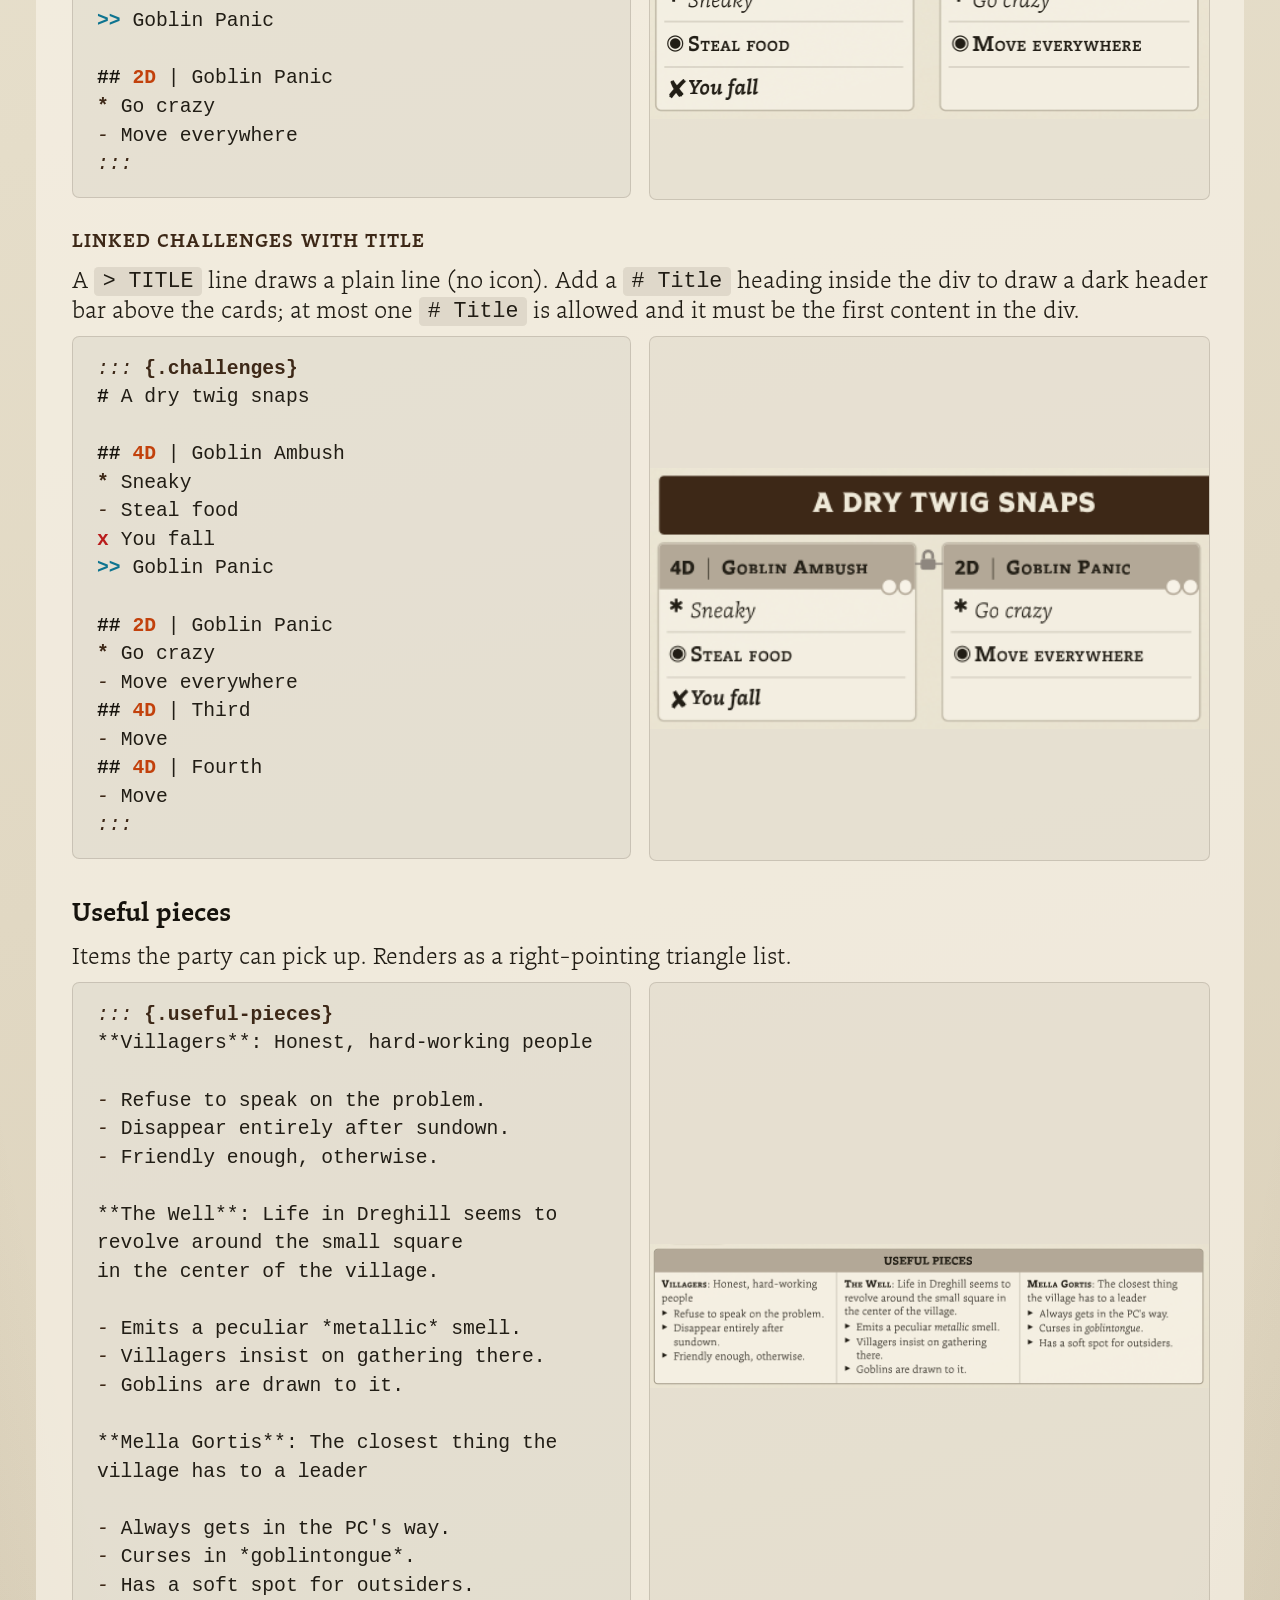
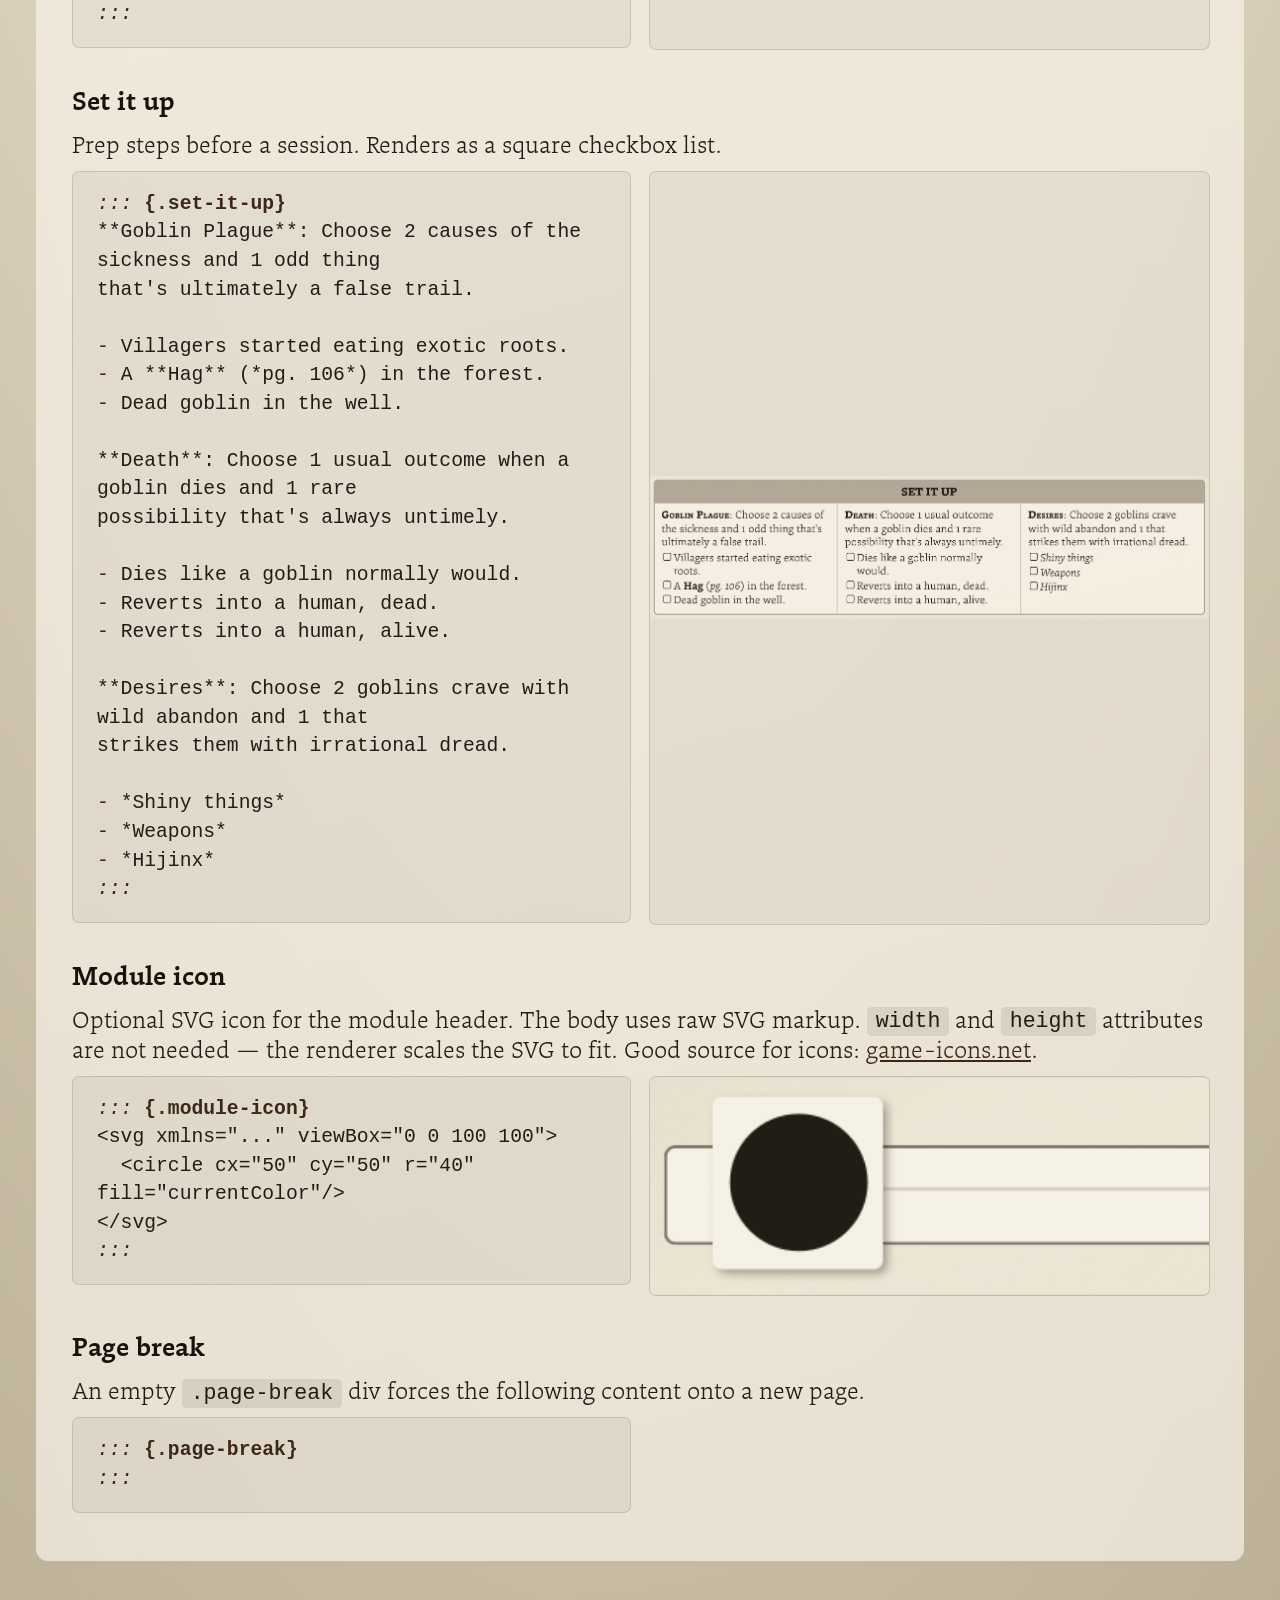
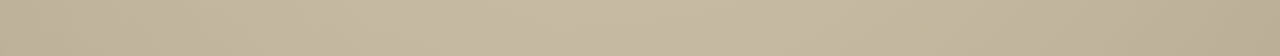
==== commit f755c8af: "revamp syntax examples" ====
--- a/static/index.html
+++ b/static/index.html
@@ -34,7 +34,7 @@
 
     <p>Module files use standard markdown plus these custom fenced divs. The dice notation (<code>xD</code>, 1–8) inside headings is what tells the renderer what's a pool or challenge.</p>
 
-    <h3>Pressure pool</h3>
+    <h3>Pressure pools</h3>
     <p>One column per <code>## xD TITLE</code> heading inside a <code>.pressure-pools</code> div.</p>
     <div class="syntax-example">
       <pre><code>::: {.pressure-pools}
@@ -45,7 +45,7 @@
       <img class="rendered" src="/static/assets/syntax-pool.png" alt="Pressure pool">
     </div>
 
-    <h3>Pressure pool — repeat</h3>
+    <h4>Pressure pools — repeat</h4>
     <p>Add <code>[repeat]</code> to a column heading to mark the pool as restarting from 0 when filled.</p>
     <div class="syntax-example">
       <pre><code>::: {.pressure-pools}
@@ -56,18 +56,7 @@
       <img class="rendered" src="/static/assets/syntax-pool-repeat.png" alt="Pressure pool with [repeat] suffix">
     </div>
 
-    <h3>Pressure pool — end</h3>
-    <p>Add <code>[end]</code> to a column heading to mark the pool as stopping the scene when filled.</p>
-    <div class="syntax-example">
-      <pre><code>::: {.pressure-pools}
-## 4D Night Falls [end]
-- The sun sets
-- Stars appear
-:::</code></pre>
-      <img class="rendered" src="/static/assets/syntax-pool-end.png" alt="Pressure pool with [end] suffix">
-    </div>
-
-    <h3>Pressure pool — lock link</h3>
+    <h4>Pressure pools — lock link</h4>
     <p>A <code>&gt;&gt; TITLE</code> line draws a lock link to another pool's heading.</p>
     <div class="syntax-example">
       <pre><code>::: {.pressure-pools}
@@ -83,7 +72,7 @@
       <img class="rendered" src="/static/assets/syntax-pool-link.png" alt="Pressure pool with lock link">
     </div>
 
-    <h3>Pressure pool — trigger link</h3>
+    <h4>Pressure pools — trigger link</h4>
     <p>A <code>&gt;&gt;* TITLE</code> line draws a trigger (circle-arrow) link instead of a lock. The target heading must exist in the same pool.</p>
     <div class="syntax-example">
       <pre><code>::: {.pressure-pools}
@@ -99,50 +88,20 @@
       <img class="rendered" src="/static/assets/syntax-pool-trigger.png" alt="Pressure pool with trigger link">
     </div>
 
-    <h3>Pressure pool — column [repeat] suffix</h3>
-    <p>Multiple columns in one div. Each <code>## xD TITLE [prop]</code> heading carries its own prop instead of putting it on the div class. Useful when neighbouring columns need different icons.</p>
-    <div class="syntax-example">
-      <pre><code>::: {.pressure-pools}
-## 4D Night Falls [repeat]
-- The sun sets
-- Stars appear
-&gt;&gt; Dawn Breaks
-
-## 4D Dawn Breaks [repeat]
-- The sun rises
-- Birds sing
-&gt;&gt;* Townsfolk Snap
-
-## 4D Townsfolk Snap [end]
-- Mob forms
-- Shops close
-:::</code></pre>
-      <img class="rendered" src="/static/assets/syntax-pool-column-repeat.png" alt="Pressure pool with column [repeat] suffix">
-    </div>
-
-    <h3>Pressure pool — column [end] suffix</h3>
-    <p>The same idea, with <code>[end]</code> on every column heading.</p>
+    <h4>Pressure pools — end</h4>
+    <p>Add <code>[end]</code> to a column heading to mark the pool as stopping the scene when filled.</p>
     <div class="syntax-example">
       <pre><code>::: {.pressure-pools}
 ## 4D Night Falls [end]
 - The sun sets
 - Stars appear
-&gt;&gt; Dawn Breaks
-
-## 4D Dawn Breaks [end]
-- The sun rises
-- Birds sing
-&gt;&gt; Townsfolk Snap
-
-## 4D Townsfolk Snap [end]
-- Mob forms
-- Shops close
-:::</code></pre>
-      <img class="rendered" src="/static/assets/syntax-pool-column-end.png" alt="Pressure pool with column [end] suffix">
-    </div>
-
-    <h3>Challenge</h3>
-    <p>One card per <code>## xD | TITLE</code> heading inside a <code>.challenges</code> div (the pipe may be omitted). Items starting with <code>*</code> are traits, <code>-</code> are moves, and <code>x</code> is the fail state.</p>
+:::</code></pre>
+      <img class="rendered" src="/static/assets/syntax-pool-end.png" alt="Pressure pool with [end] suffix">
+    </div>
+
+
+    <h3>Challenges</h3>
+    <p>One card per <code>## xD | TITLE</code> heading inside a <code>.challenges</code> div. Items starting with <code>*</code> are traits, <code>-</code> are moves, and <code>x</code> is the fail state.</p>
     <div class="syntax-example">
       <pre><code>::: {.challenges}
 ## 4D | Goblin Ambush
@@ -153,7 +112,7 @@
       <img class="rendered" src="/static/assets/syntax-challenge.png" alt="Challenge card">
     </div>
 
-    <h3>Challenge — lock link</h3>
+    <h4>Challenges — lock link</h4>
     <p>A <code>&gt;&gt; TITLE</code> line inside a challenge draws a lock link to another challenge.</p>
     <div class="syntax-example">
       <pre><code>::: {.challenges}
@@ -162,6 +121,7 @@
 - Steal food
 x You fall
 >> Goblin Panic
+
 ## 2D | Goblin Panic
 * Go crazy
 - Move everywhere
@@ -169,19 +129,25 @@
       <img class="rendered" src="/static/assets/syntax-challenge-link.png" alt="Challenge with lock link">
     </div>
 
-    <h3>Linked Challenges with title</h3>
+    <h4>Linked Challenges with title</h4>
     <p>A <code>&gt; TITLE</code> line draws a plain line (no icon). Add a <code># Title</code> heading inside the div to draw a dark header bar above the cards; at most one <code># Title</code> is allowed and it must be the first content in the div.</p>
     <div class="syntax-example">
       <pre><code>::: {.challenges}
-# Negotiating Peace
-
-## 4D | Duchess Lysandra
-* lineal heir
-- Show Strength
-> Baron Reynard
-
-## 4D | Baron Reynard
-- Challenge Honor
+# A dry twig snaps
+
+## 4D | Goblin Ambush
+* Sneaky
+- Steal food
+x You fall
+>> Goblin Panic
+
+## 2D | Goblin Panic
+* Go crazy
+- Move everywhere
+## 4D | Third
+- Move
+## 4D | Fourth
+- Move
 :::</code></pre>
       <img class="rendered" src="/static/assets/syntax-challenge-plain.png" alt="Challenge with plain link and panel title">
     </div>
--- a/static/styles.css
+++ b/static/styles.css
@@ -303,7 +303,7 @@
 .syntax-example img.rendered {
   display: block;
   width: 100%;
-  height: 520px;
+  height: 100%;
   object-fit: contain;
   background: rgba(60,50,35,0.05);
   border-radius: 0.3rem;
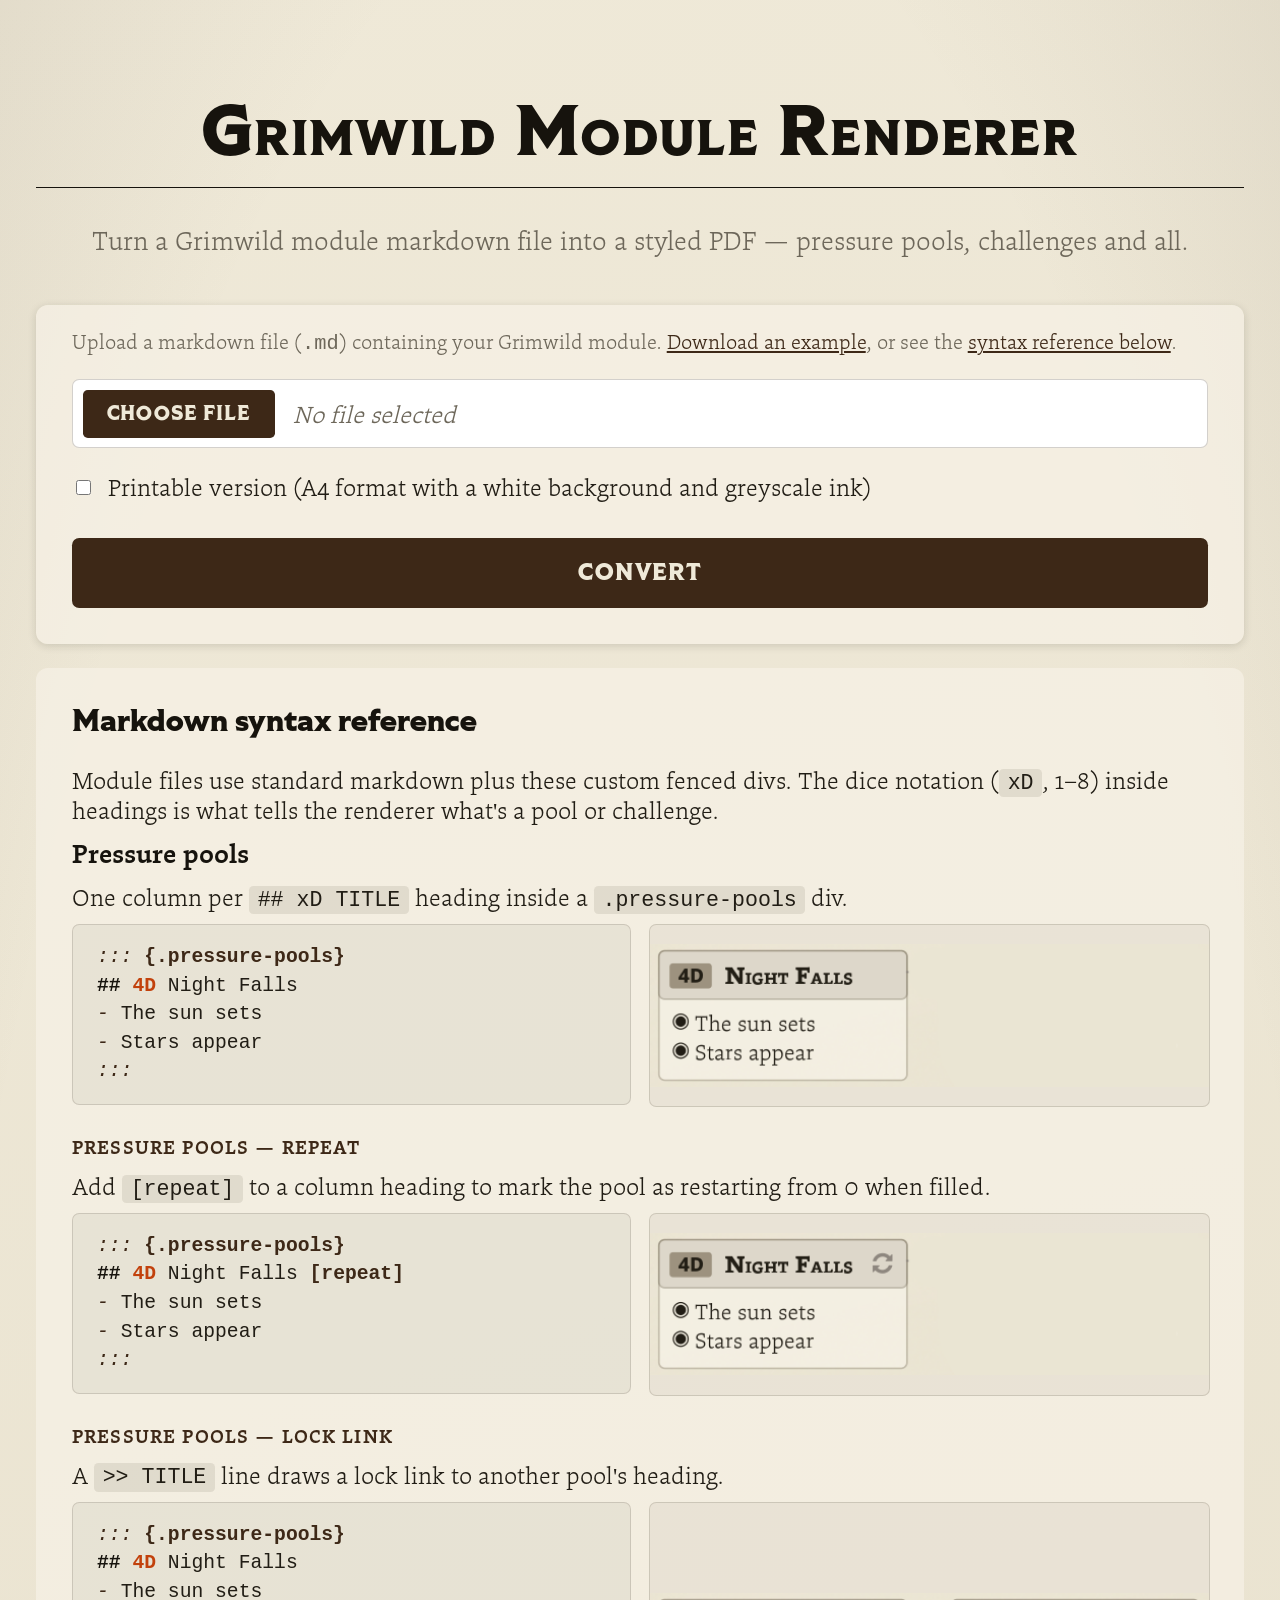
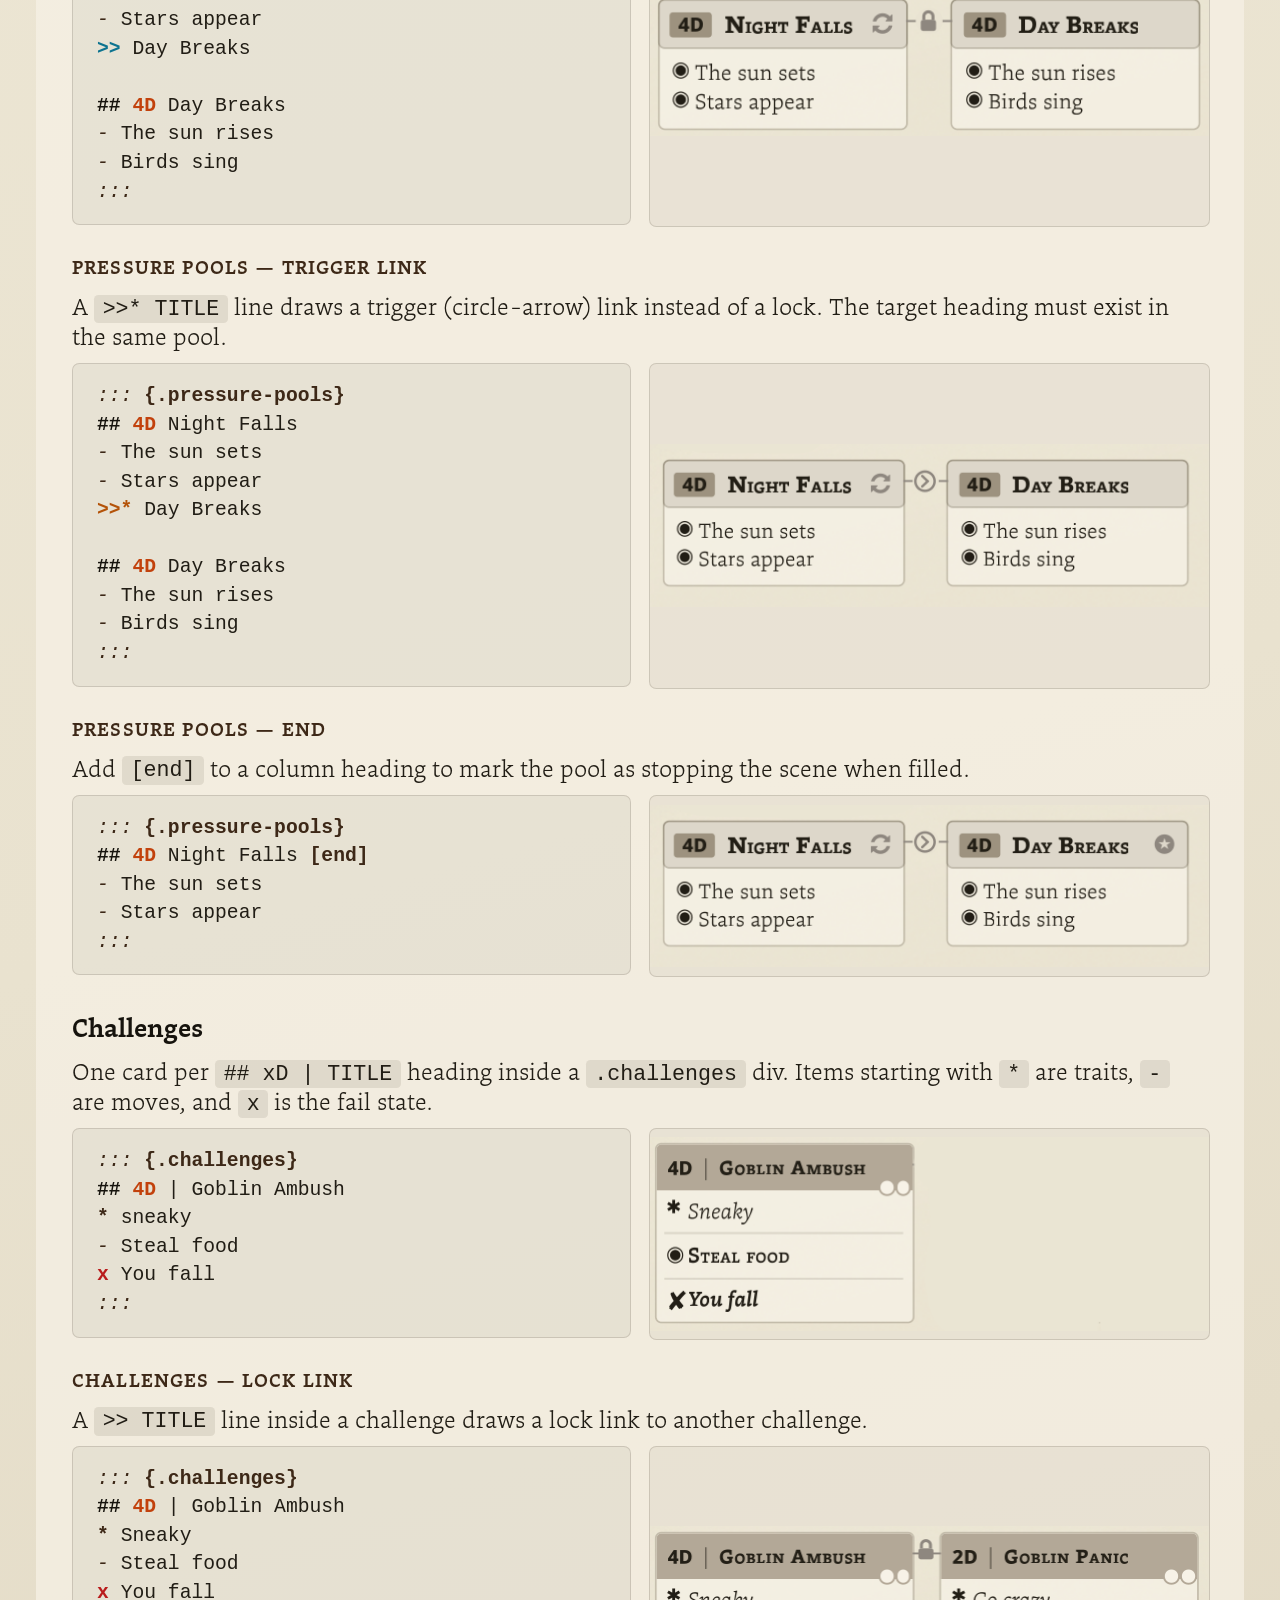
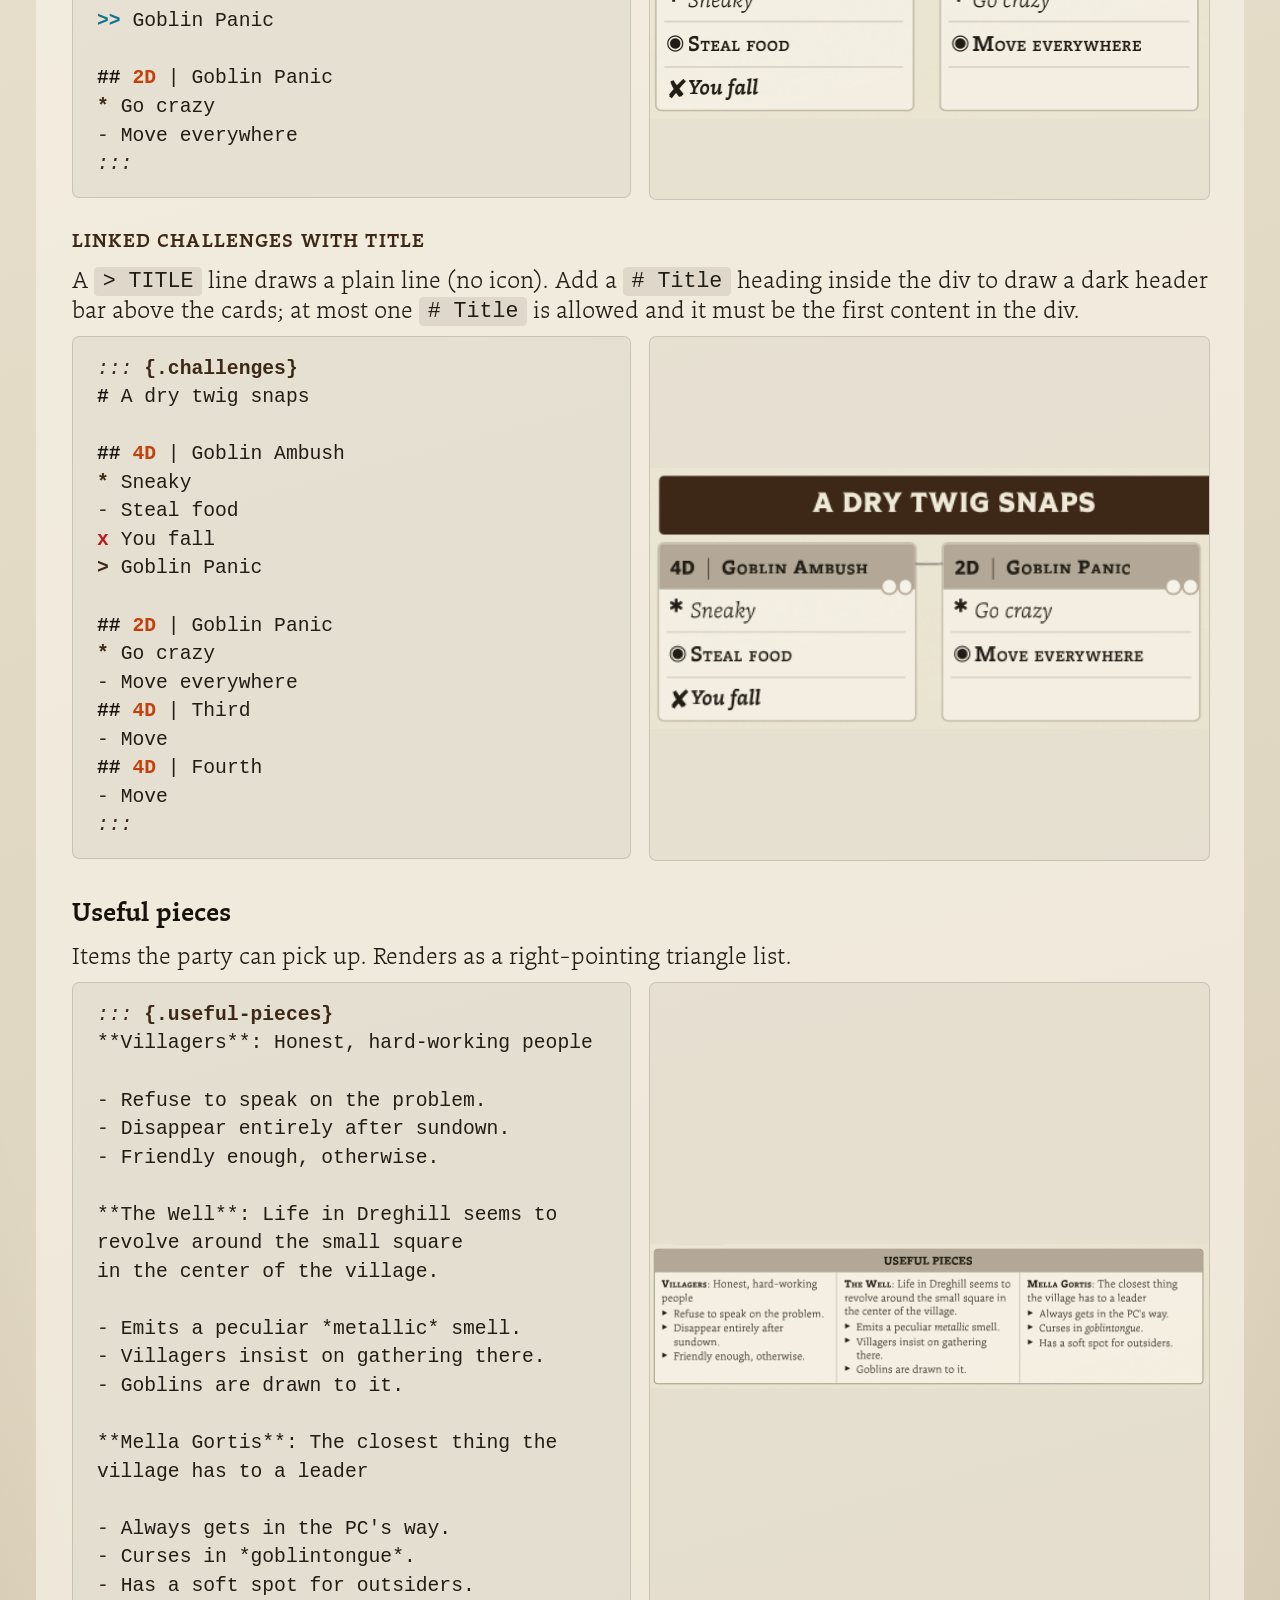
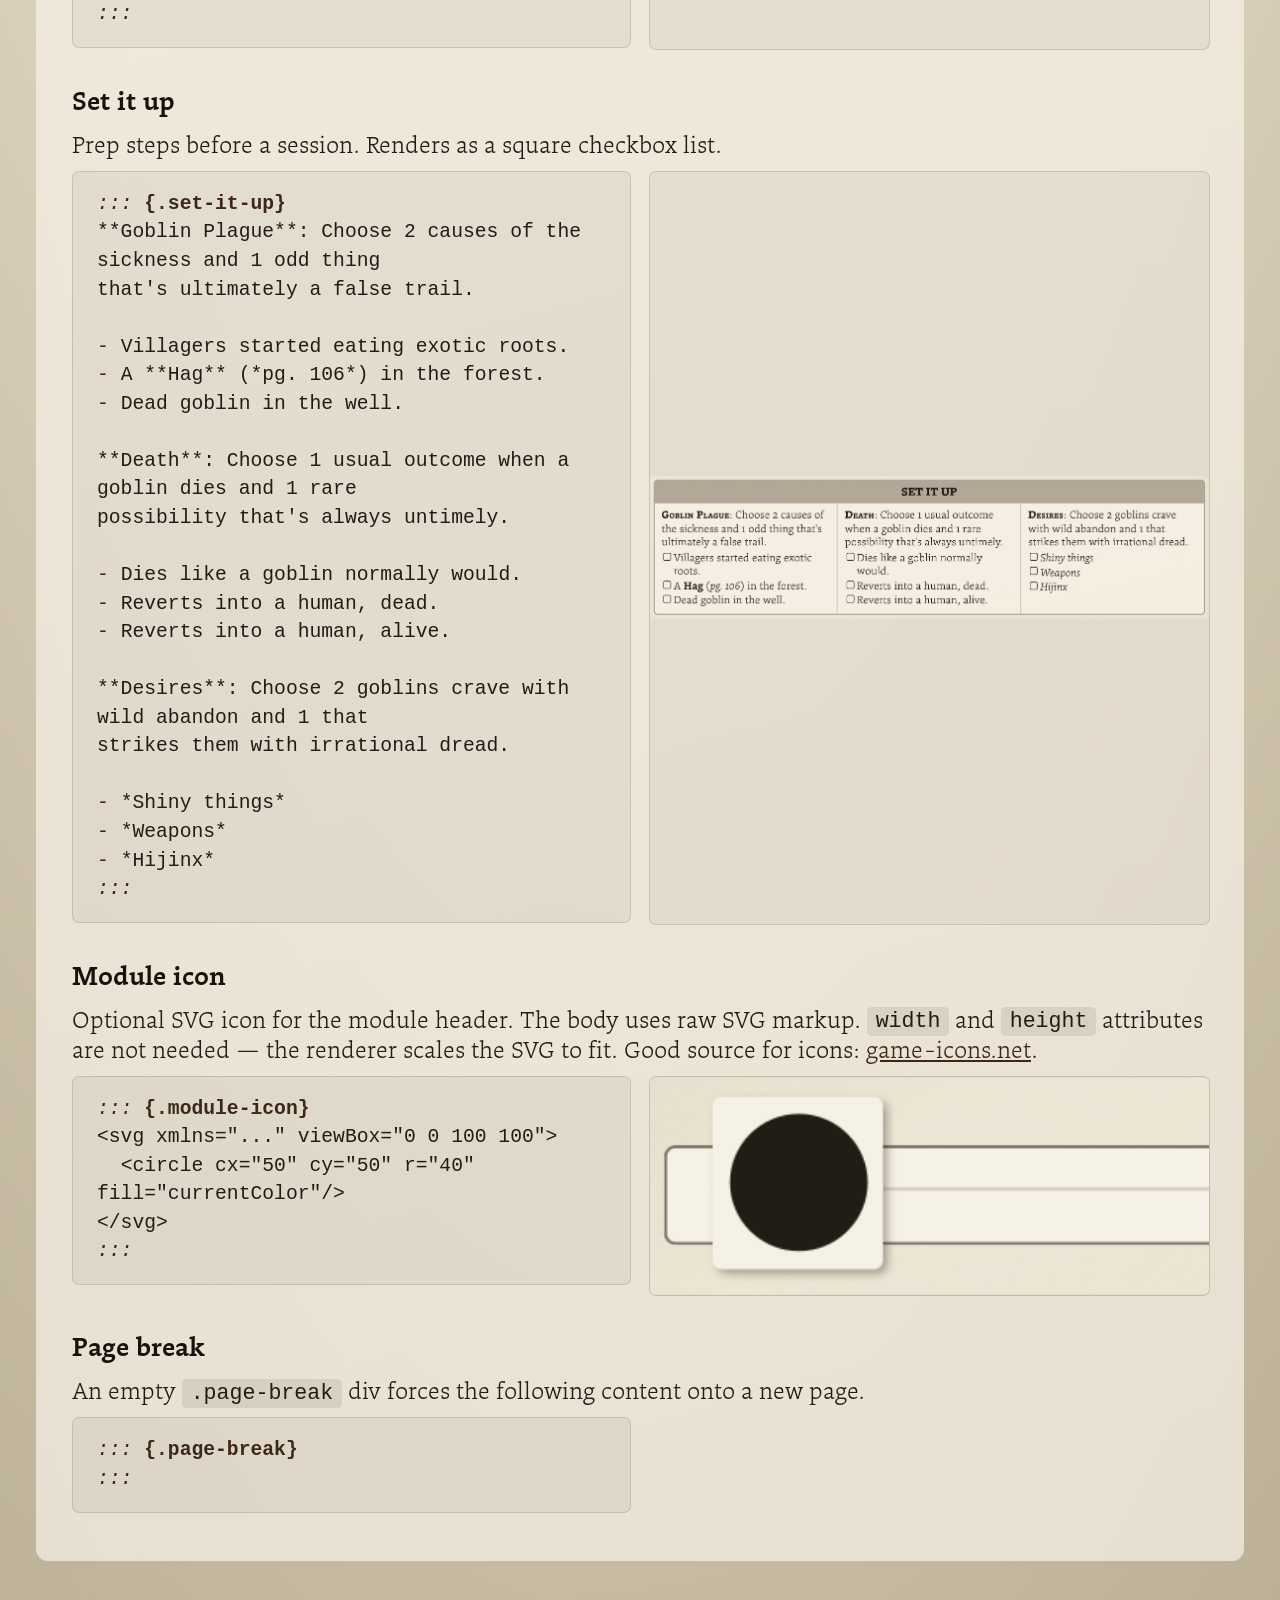
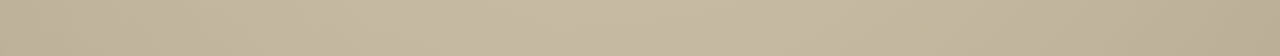
==== commit 9fb28451: "fixes" ====
--- a/static/index.html
+++ b/static/index.html
@@ -139,7 +139,7 @@
 * Sneaky
 - Steal food
 x You fall
->> Goblin Panic
+> Goblin Panic
 
 ## 2D | Goblin Panic
 * Go crazy
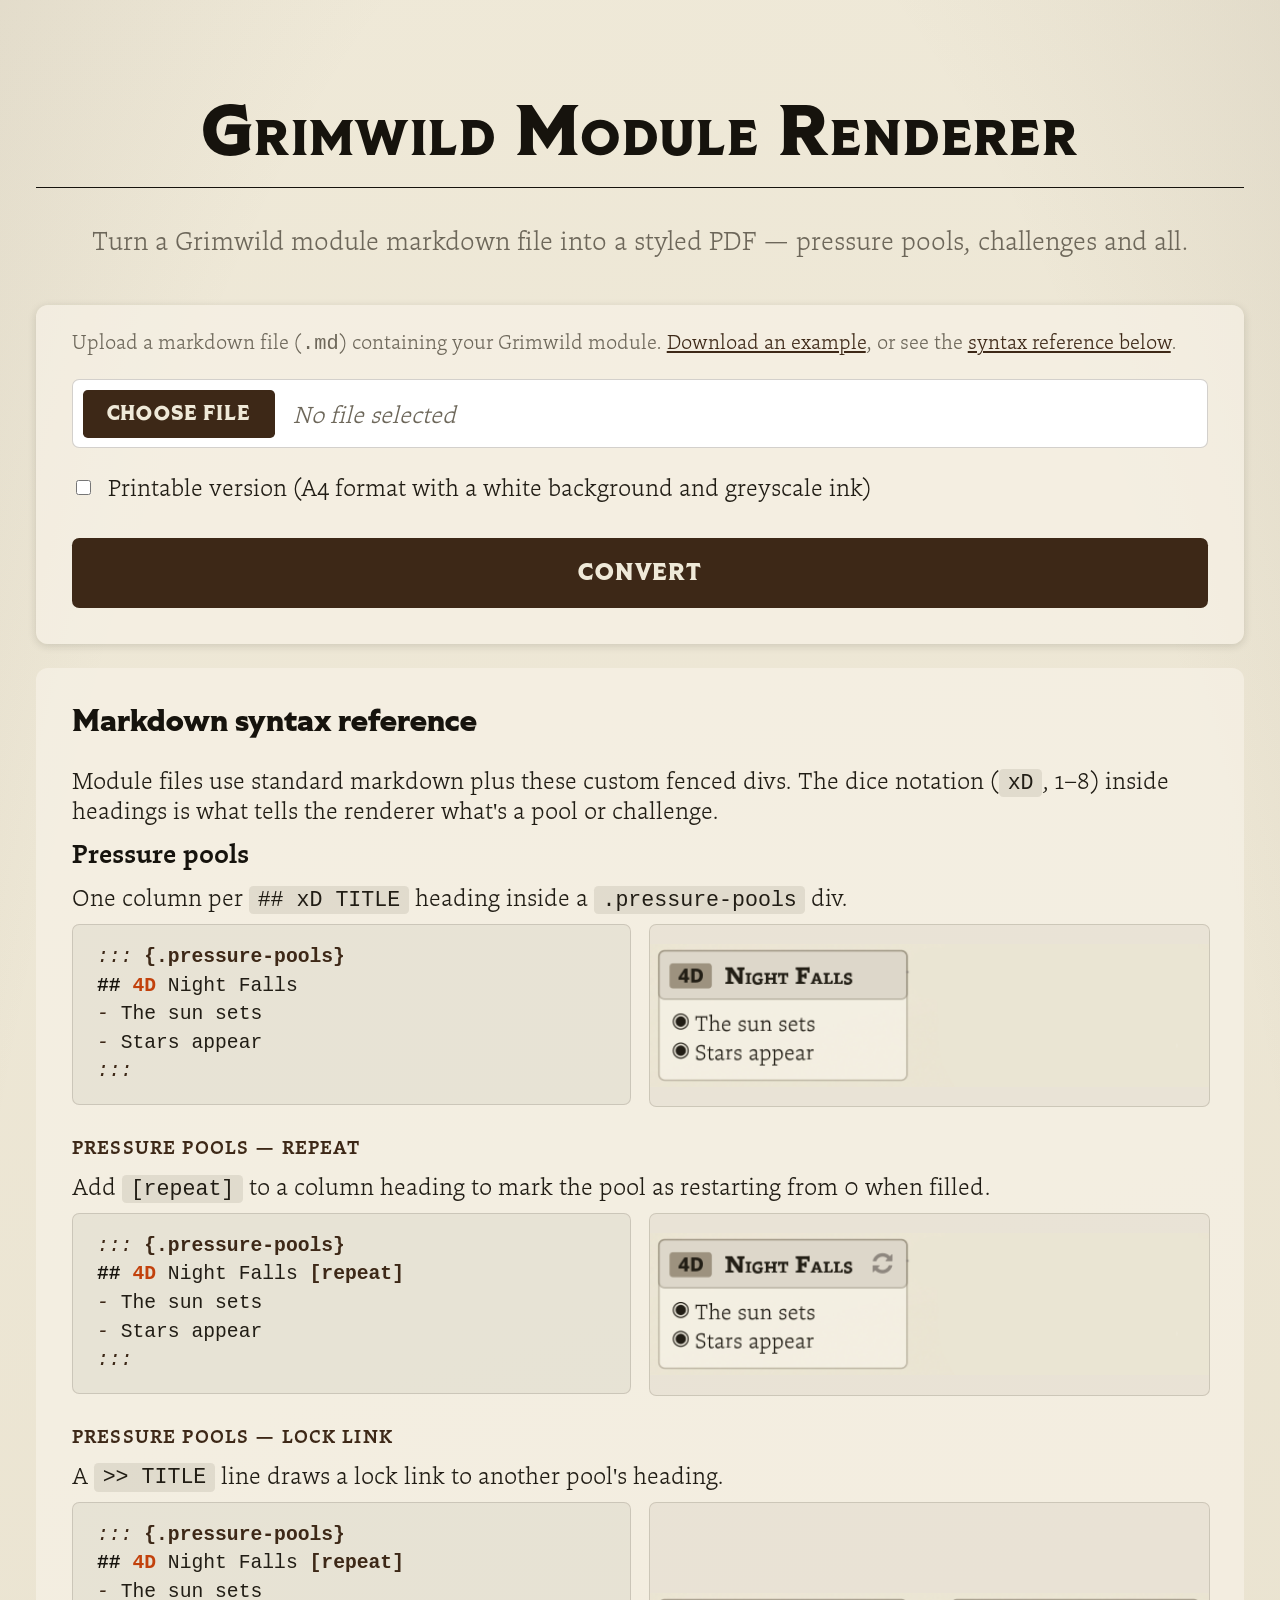
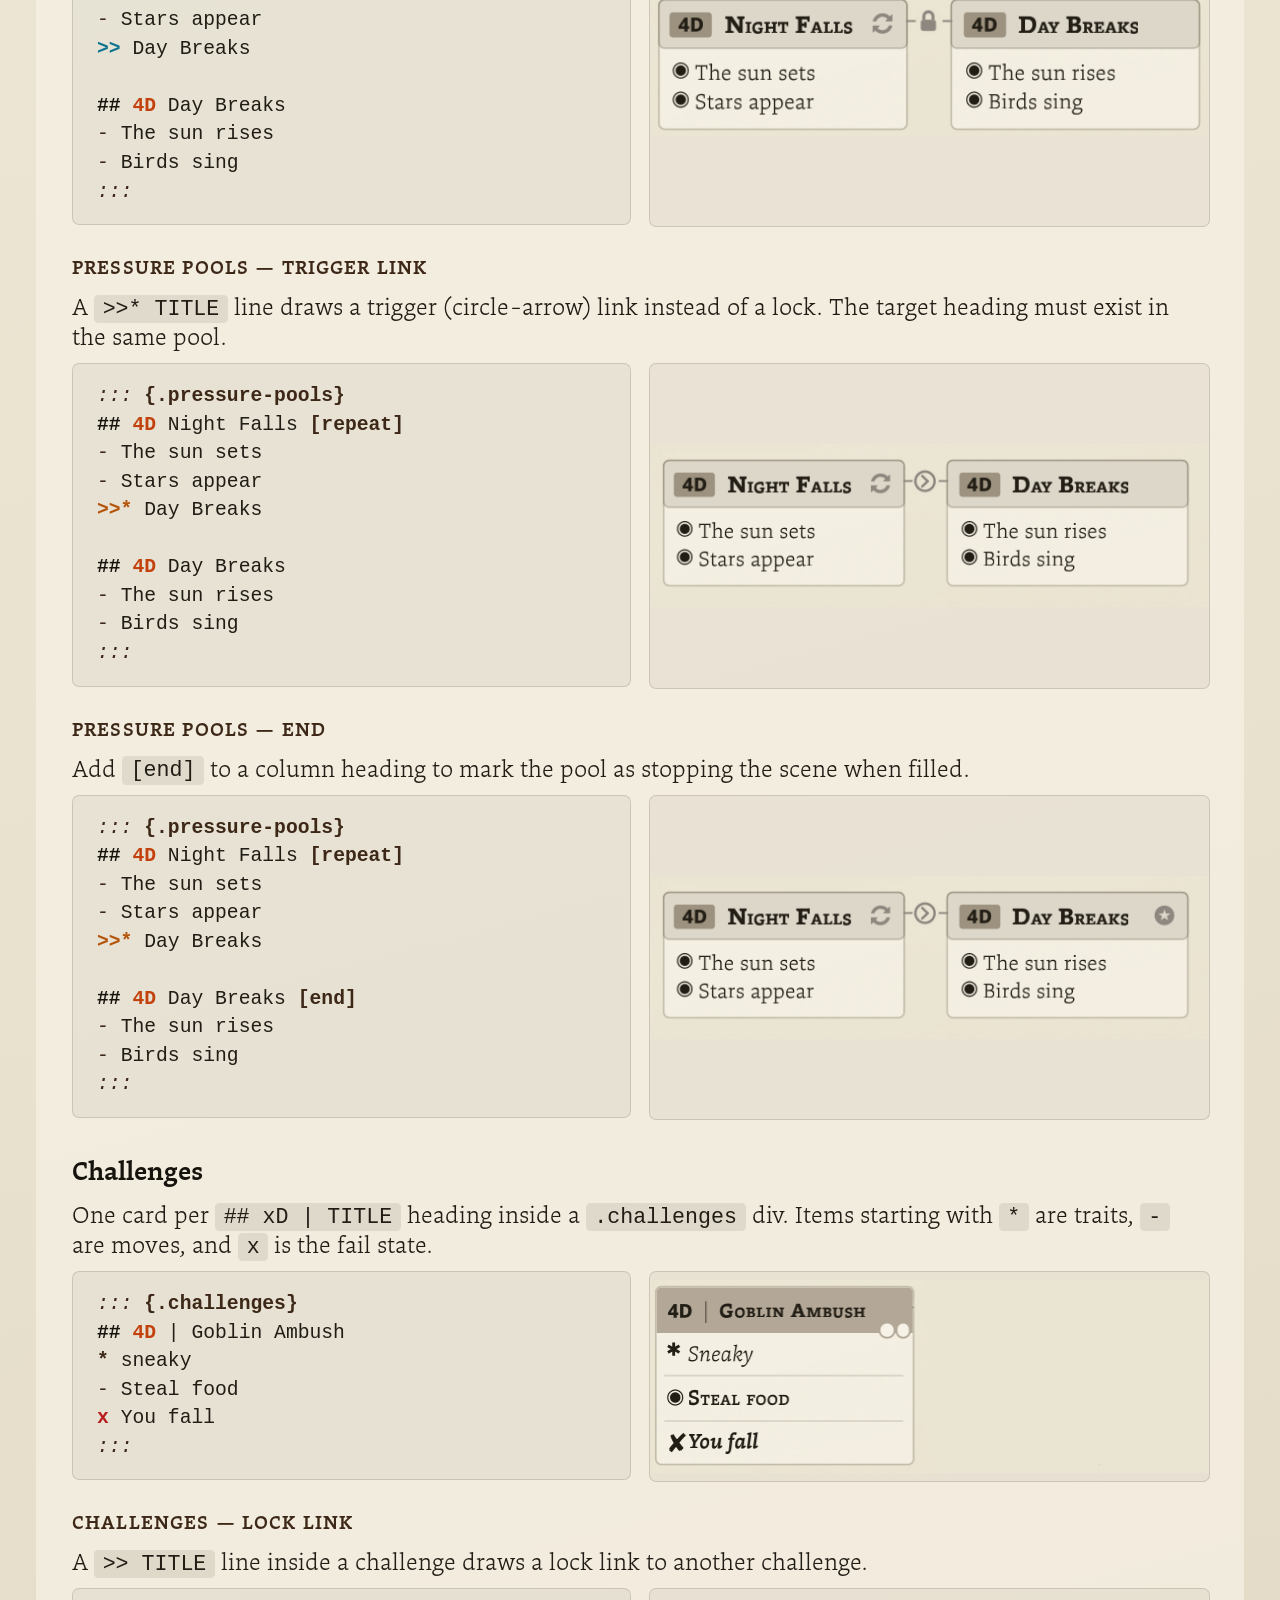
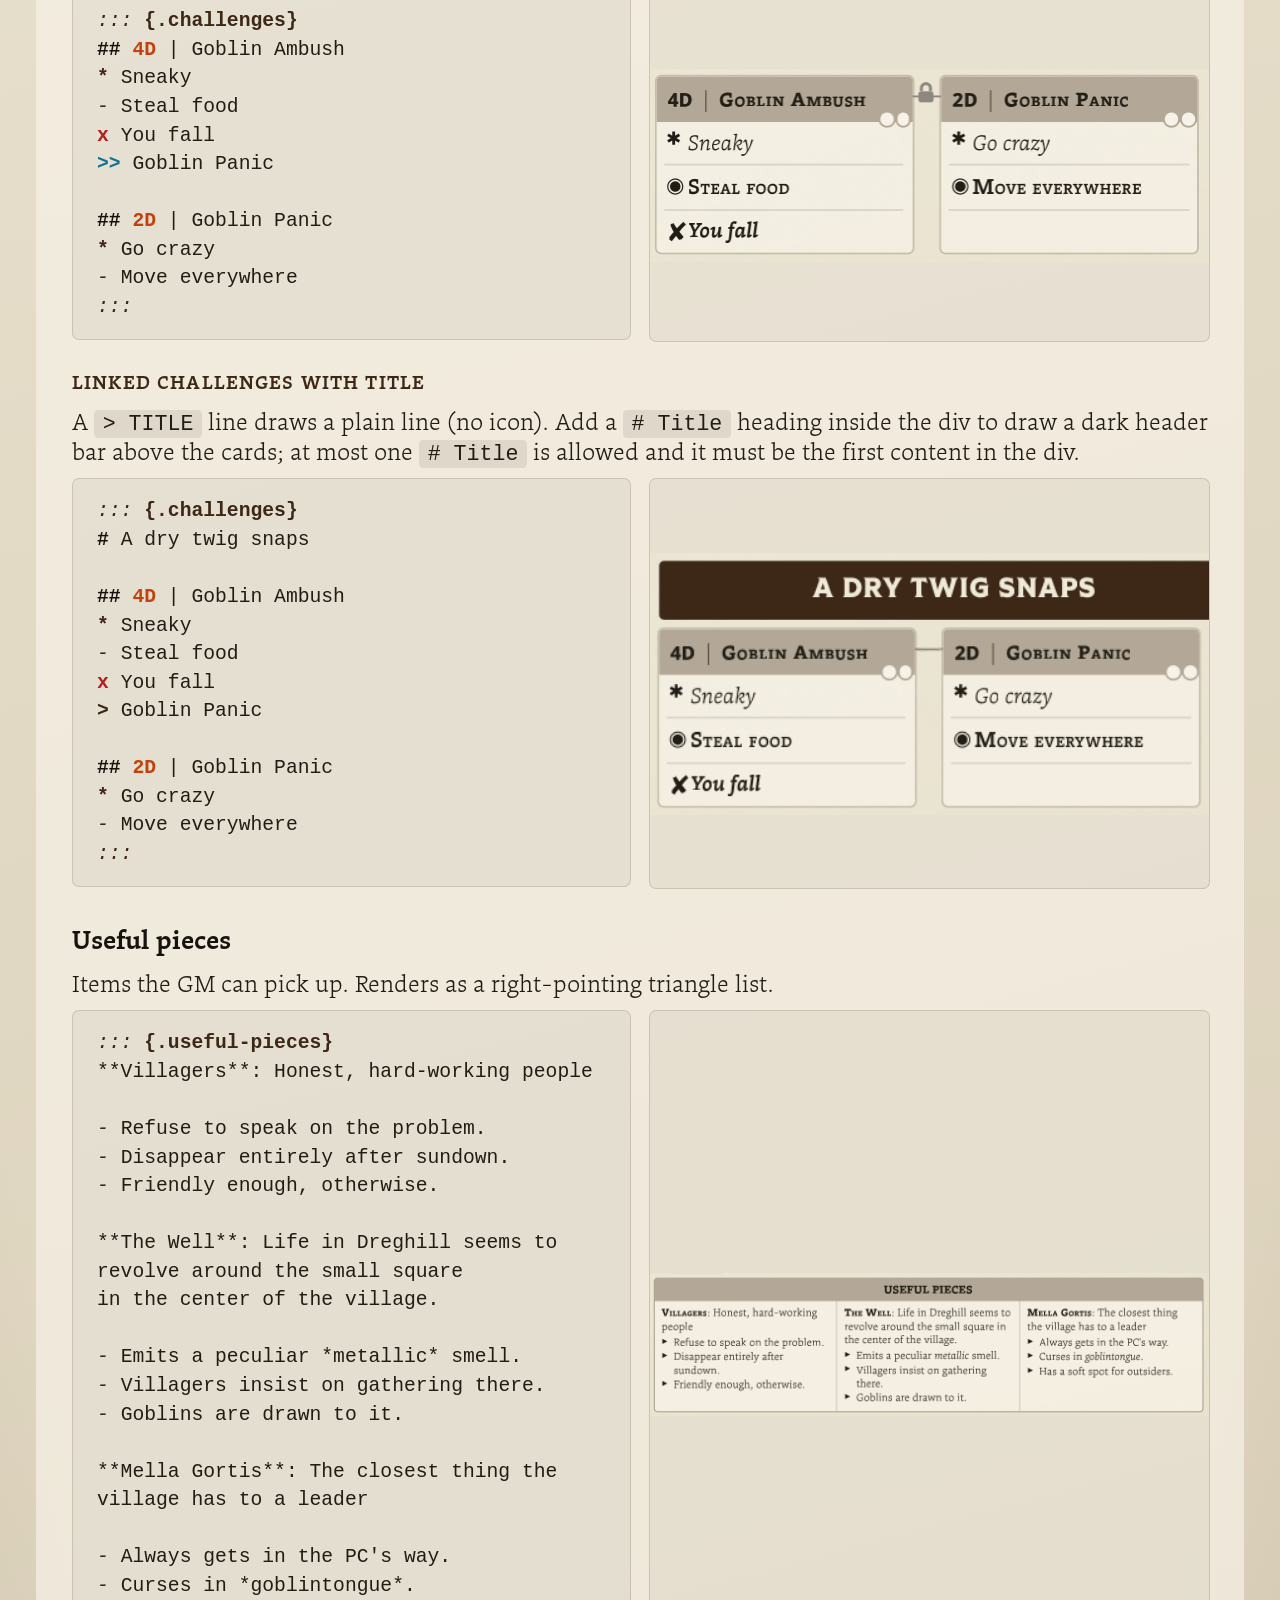
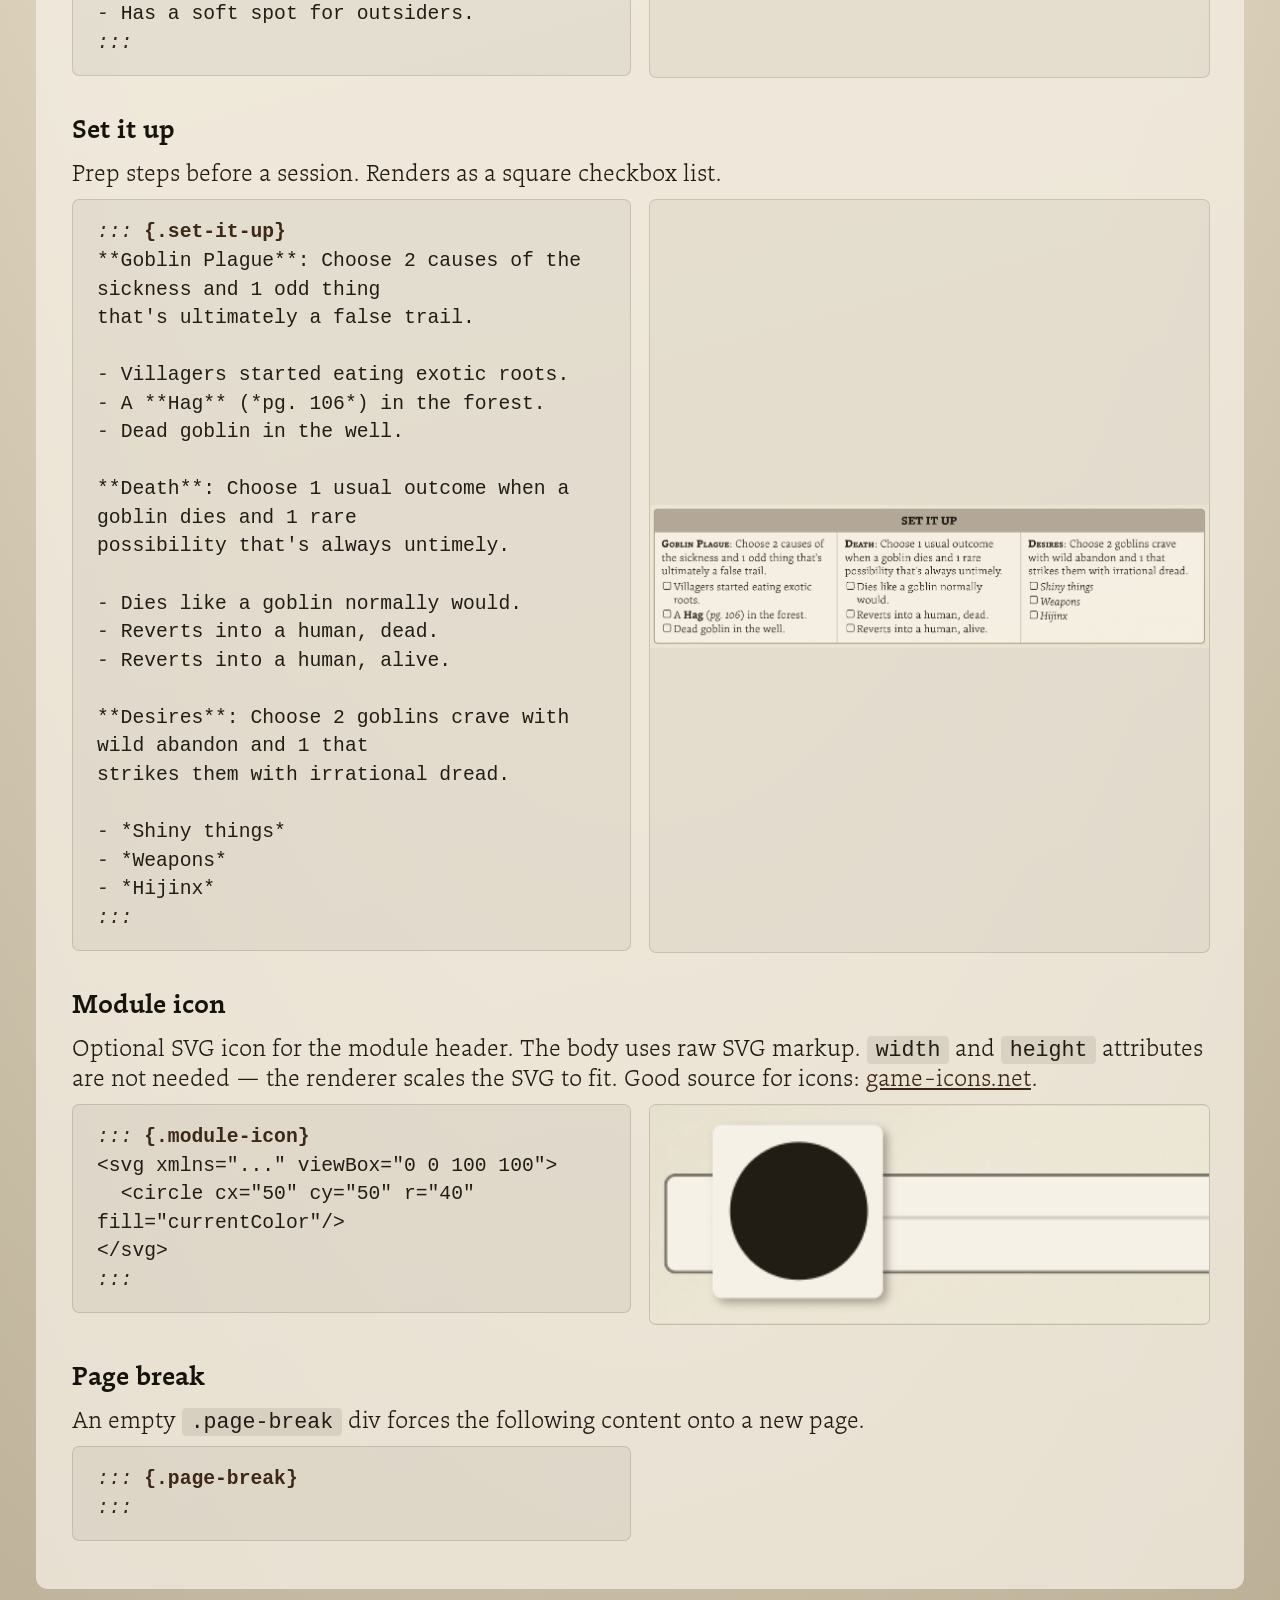
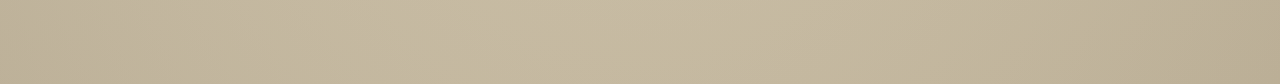
==== commit c7b7d545: "fix doc ref" ====
--- a/static/index.html
+++ b/static/index.html
@@ -60,7 +60,7 @@
     <p>A <code>&gt;&gt; TITLE</code> line draws a lock link to another pool's heading.</p>
     <div class="syntax-example">
       <pre><code>::: {.pressure-pools}
-## 4D Night Falls
+## 4D Night Falls [repeat]
 - The sun sets
 - Stars appear
 &gt;&gt; Day Breaks
@@ -76,7 +76,7 @@
     <p>A <code>&gt;&gt;* TITLE</code> line draws a trigger (circle-arrow) link instead of a lock. The target heading must exist in the same pool.</p>
     <div class="syntax-example">
       <pre><code>::: {.pressure-pools}
-## 4D Night Falls
+## 4D Night Falls [repeat]
 - The sun sets
 - Stars appear
 &gt;&gt;* Day Breaks
@@ -92,9 +92,14 @@
     <p>Add <code>[end]</code> to a column heading to mark the pool as stopping the scene when filled.</p>
     <div class="syntax-example">
       <pre><code>::: {.pressure-pools}
-## 4D Night Falls [end]
-- The sun sets
-- Stars appear
+## 4D Night Falls [repeat]
+- The sun sets
+- Stars appear
+&gt;&gt;* Day Breaks
+
+## 4D Day Breaks [end]
+- The sun rises
+- Birds sing
 :::</code></pre>
       <img class="rendered" src="/static/assets/syntax-pool-end.png" alt="Pressure pool with [end] suffix">
     </div>
@@ -144,16 +149,12 @@
 ## 2D | Goblin Panic
 * Go crazy
 - Move everywhere
-## 4D | Third
-- Move
-## 4D | Fourth
-- Move
 :::</code></pre>
       <img class="rendered" src="/static/assets/syntax-challenge-plain.png" alt="Challenge with plain link and panel title">
     </div>
 
     <h3>Useful pieces</h3>
-    <p>Items the party can pick up. Renders as a right-pointing triangle list.</p>
+    <p>Items the GM can pick up. Renders as a right-pointing triangle list.</p>
     <div class="syntax-example">
       <pre><code>::: {.useful-pieces}
 **Villagers**: Honest, hard-working people
